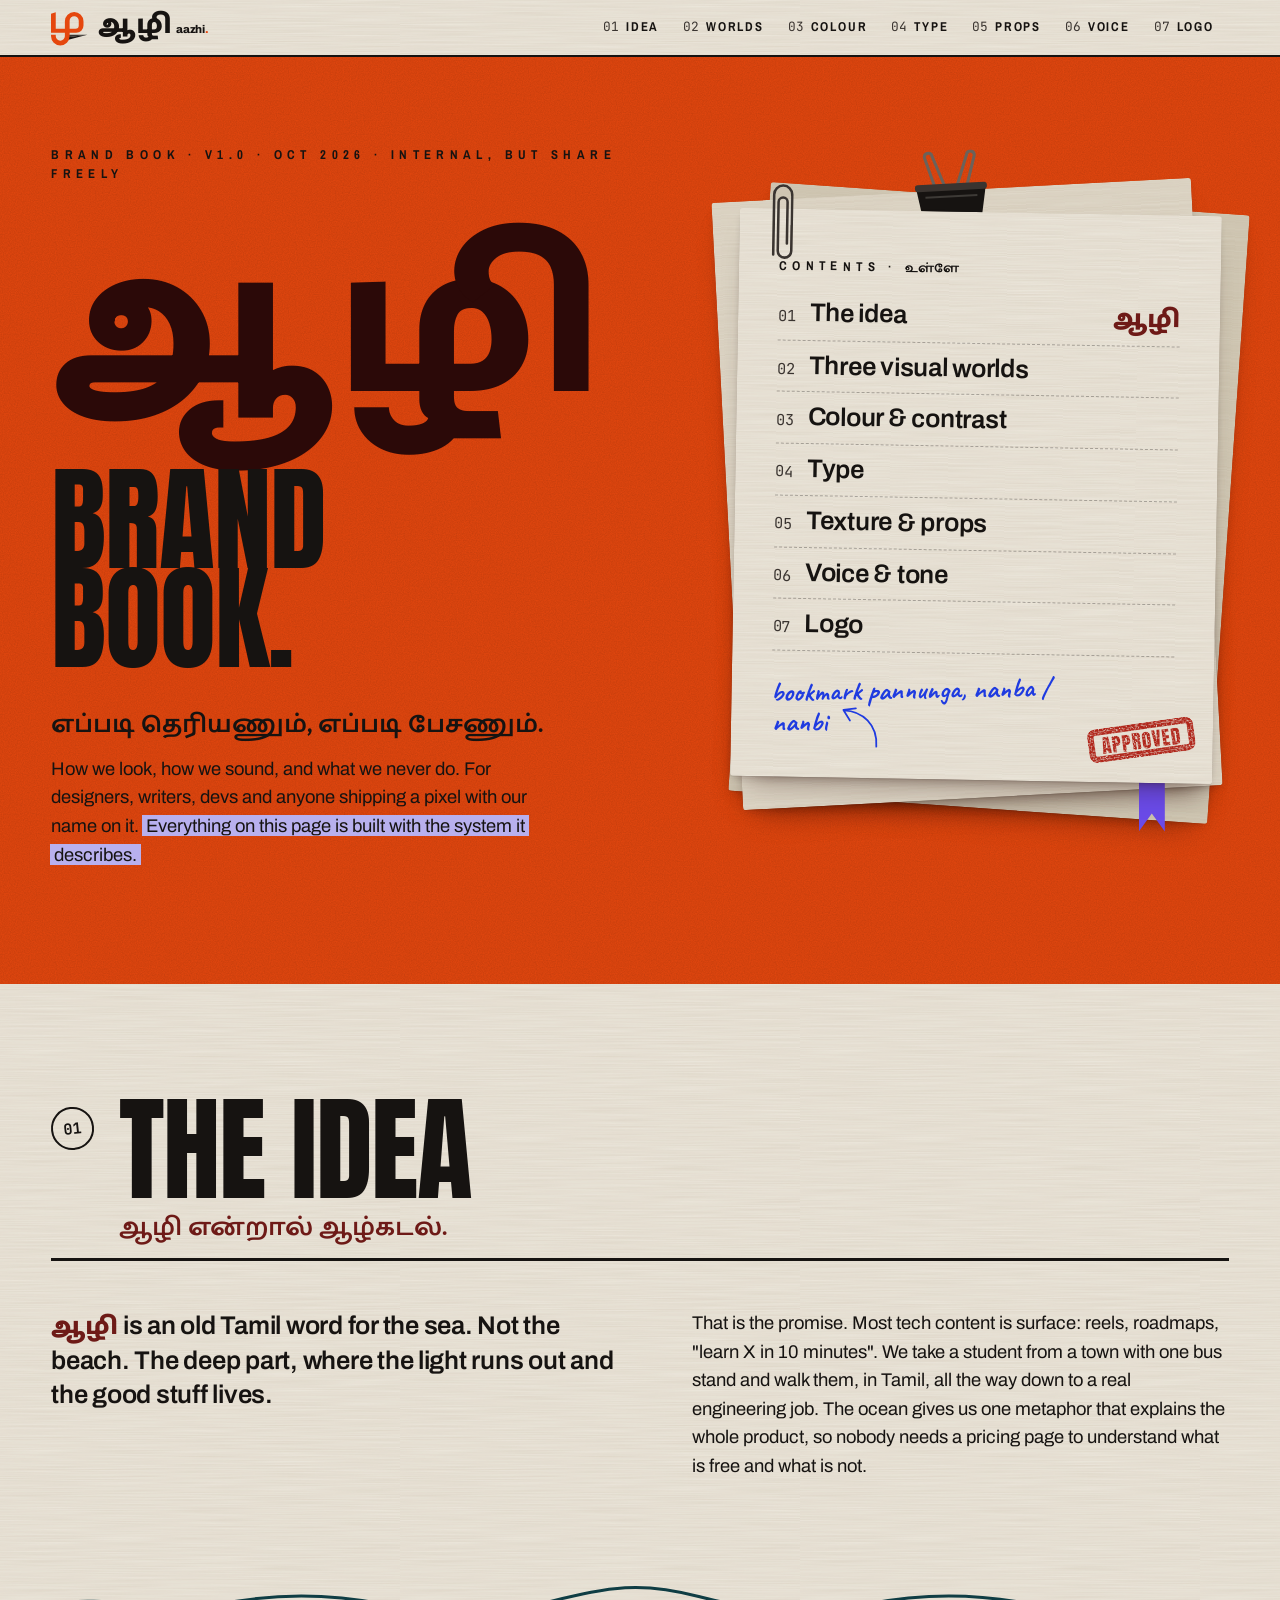
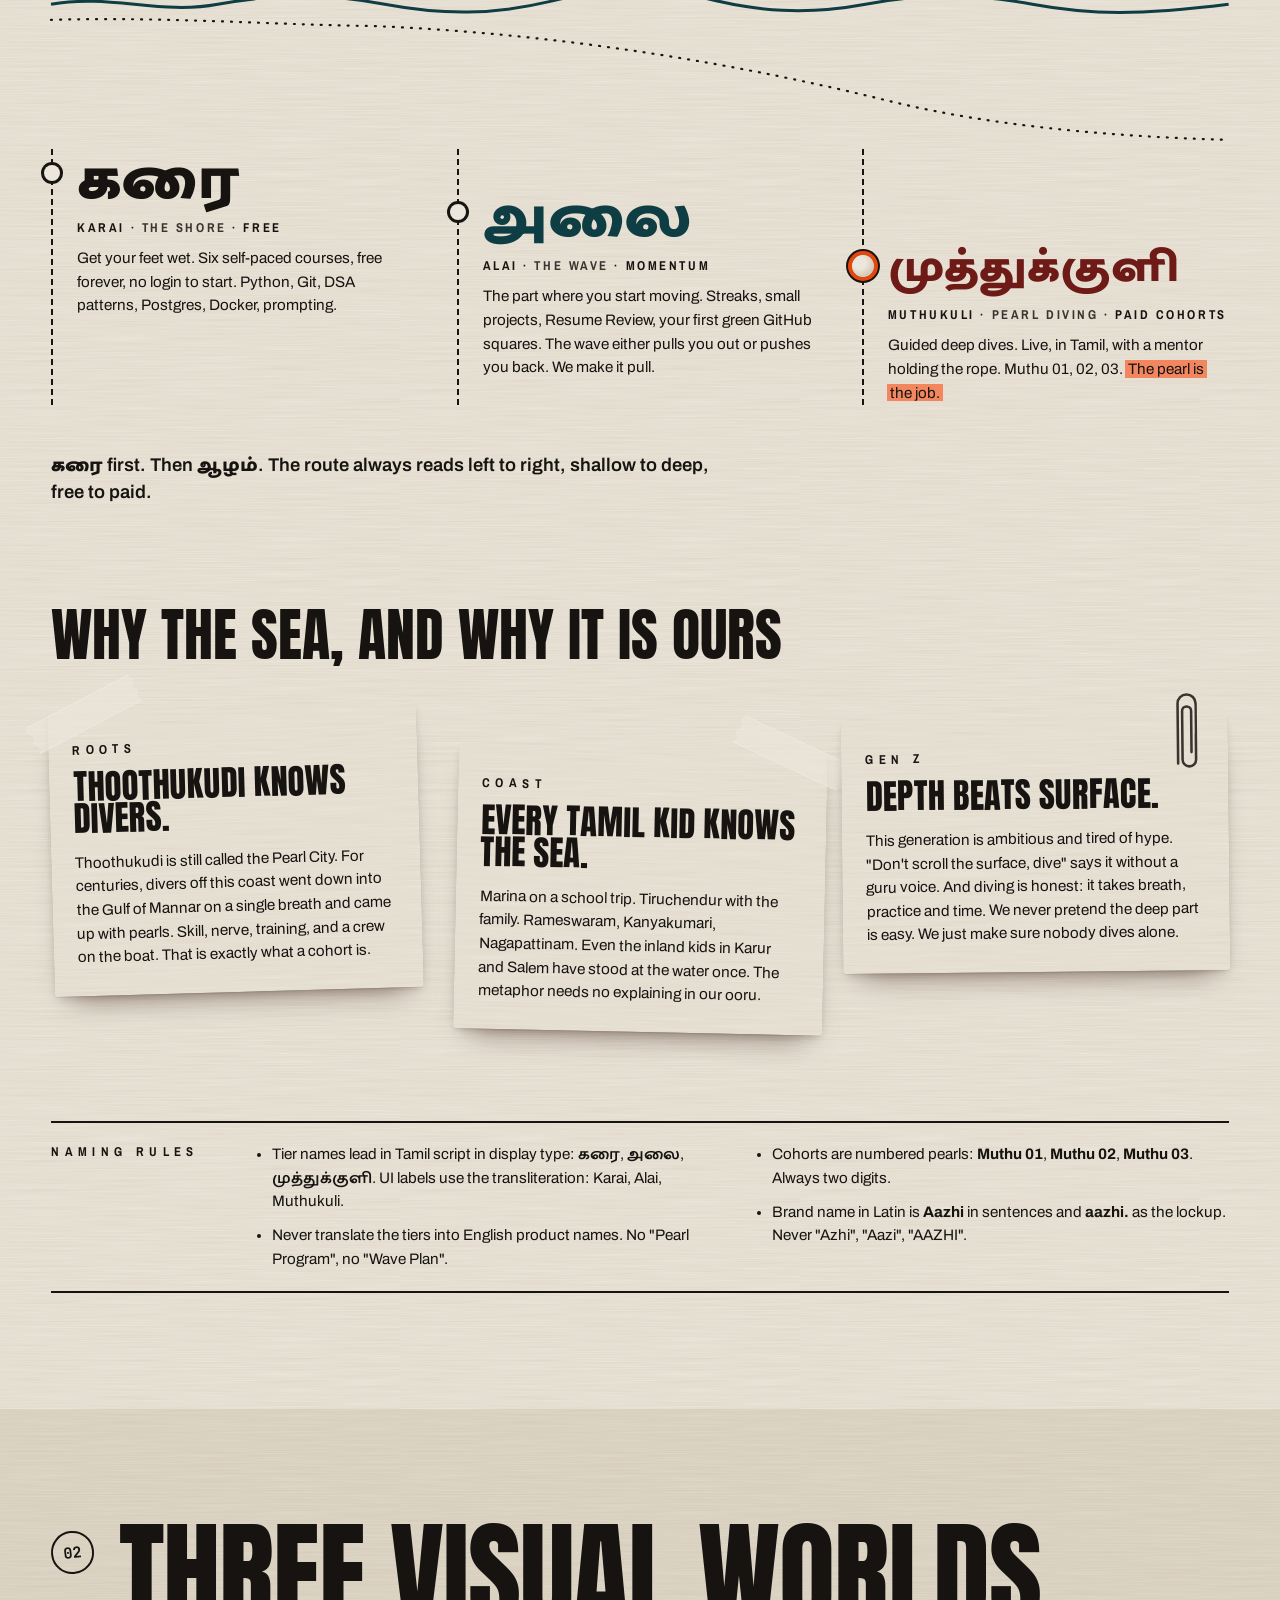
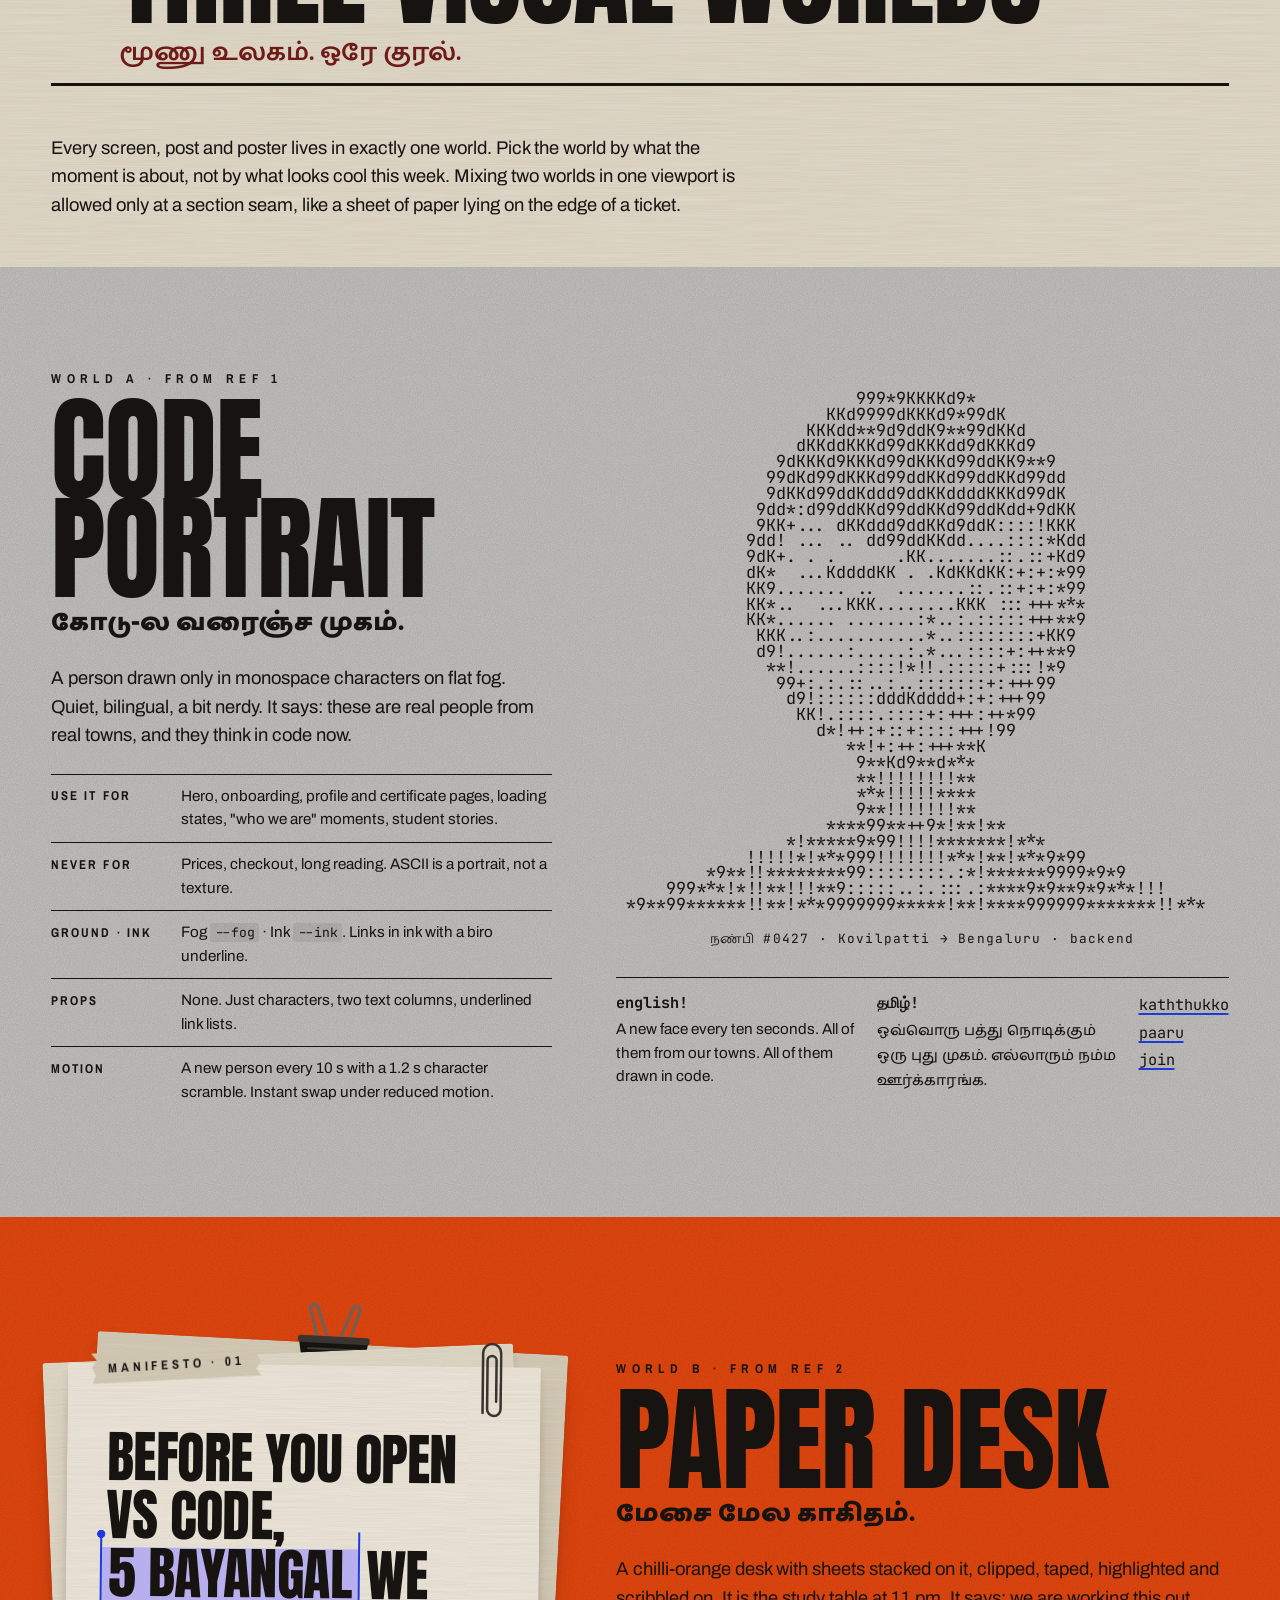
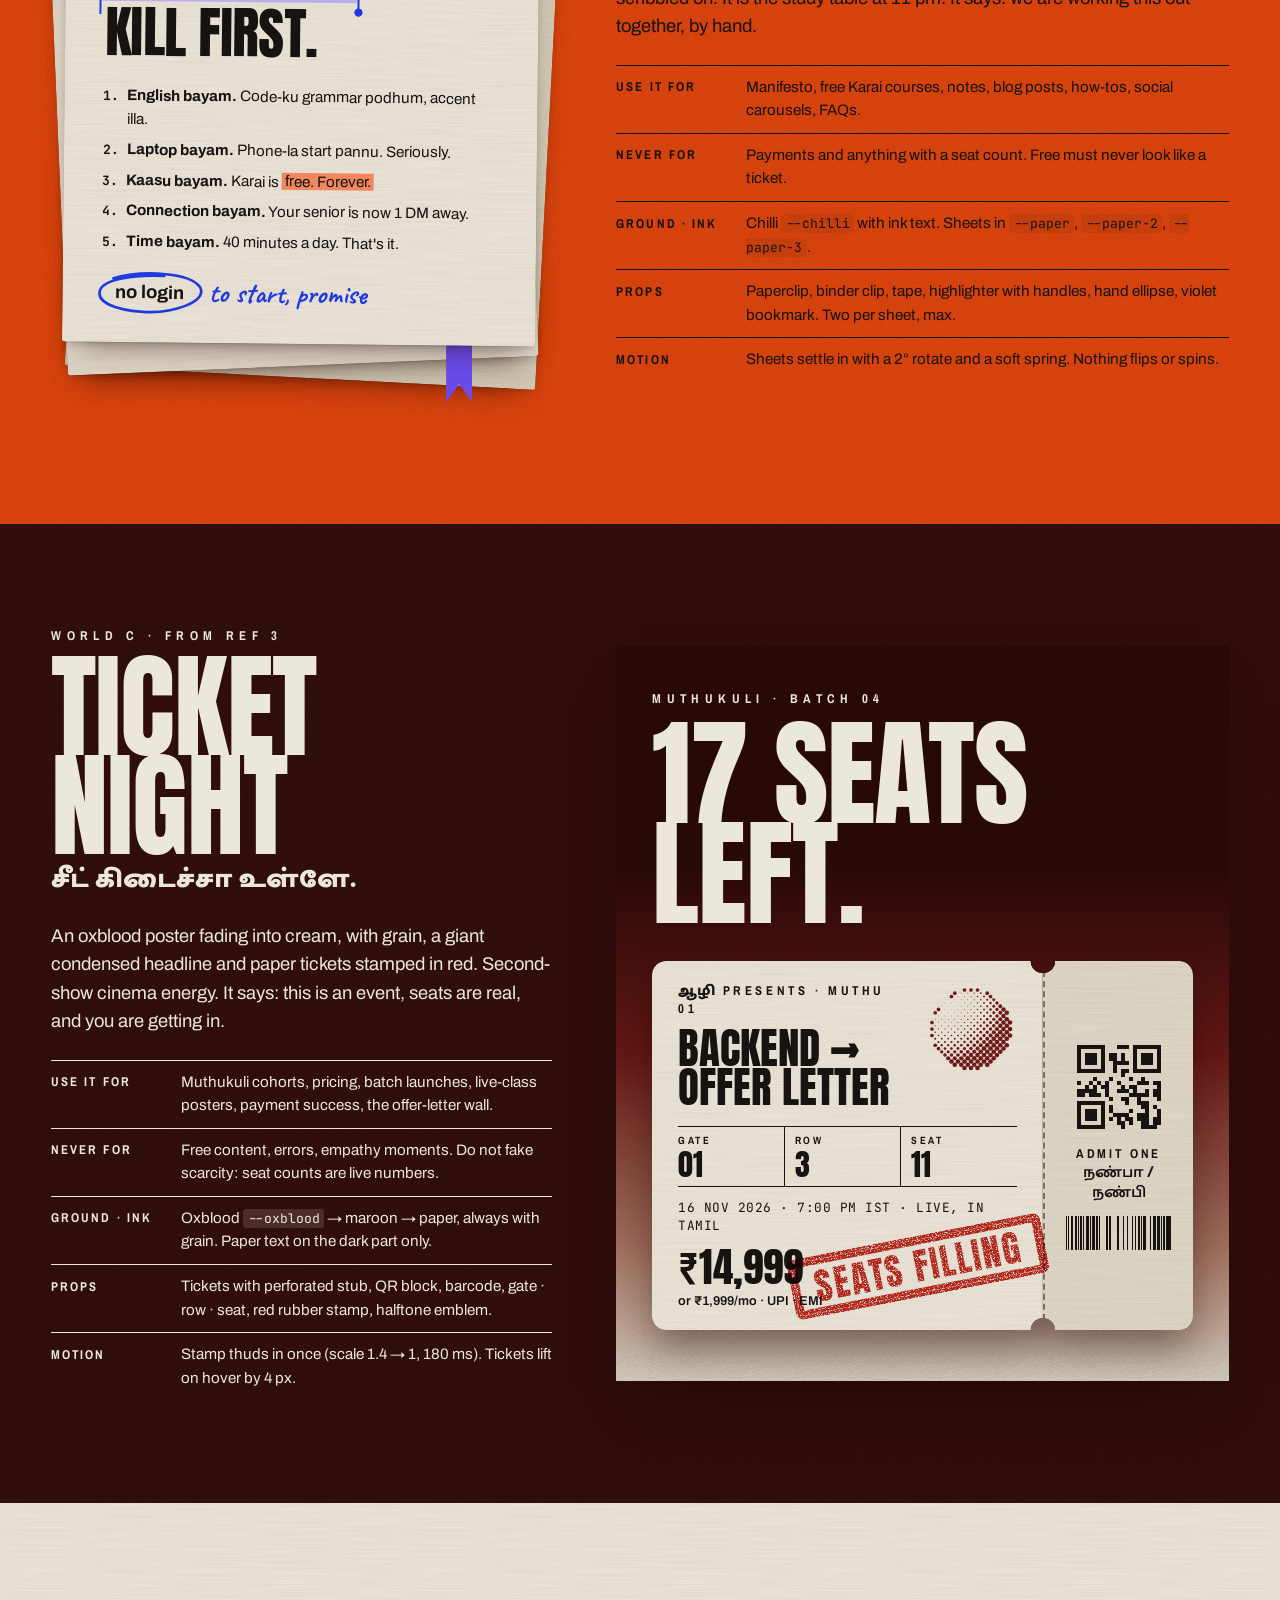
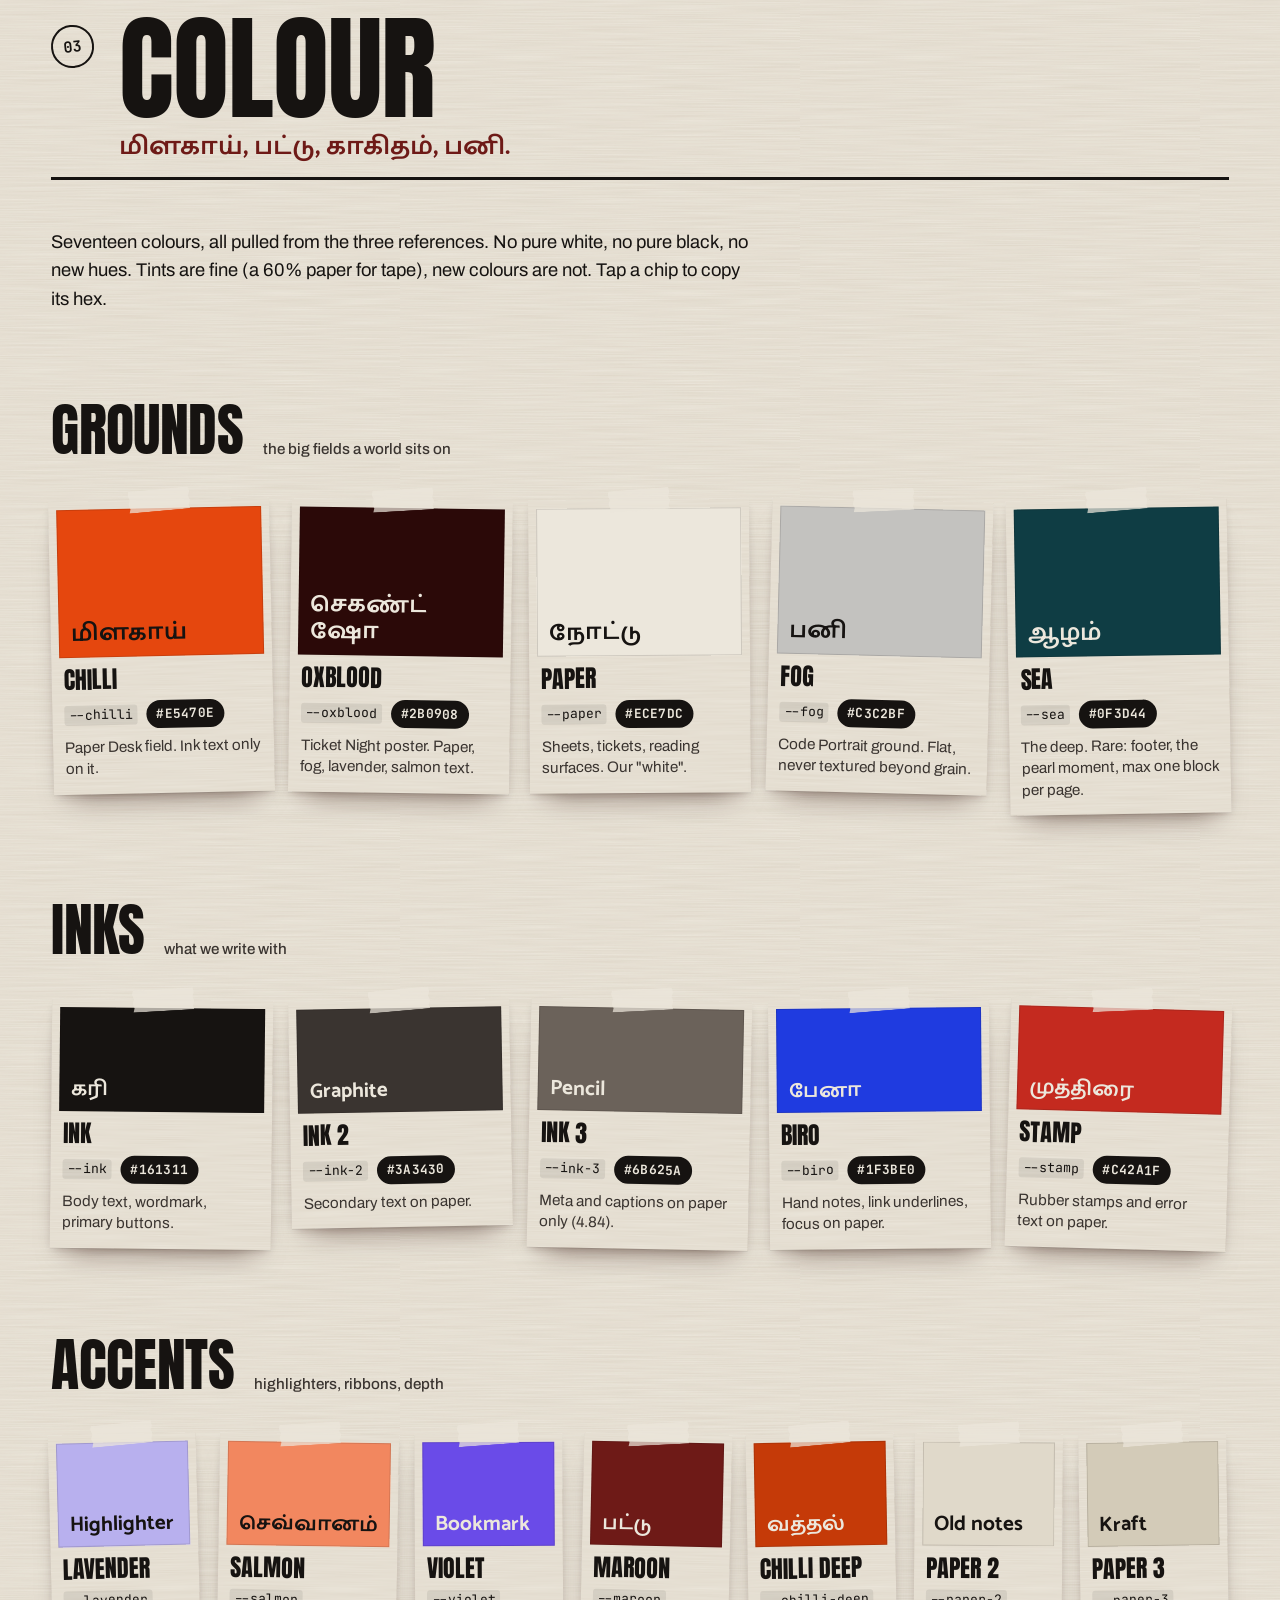
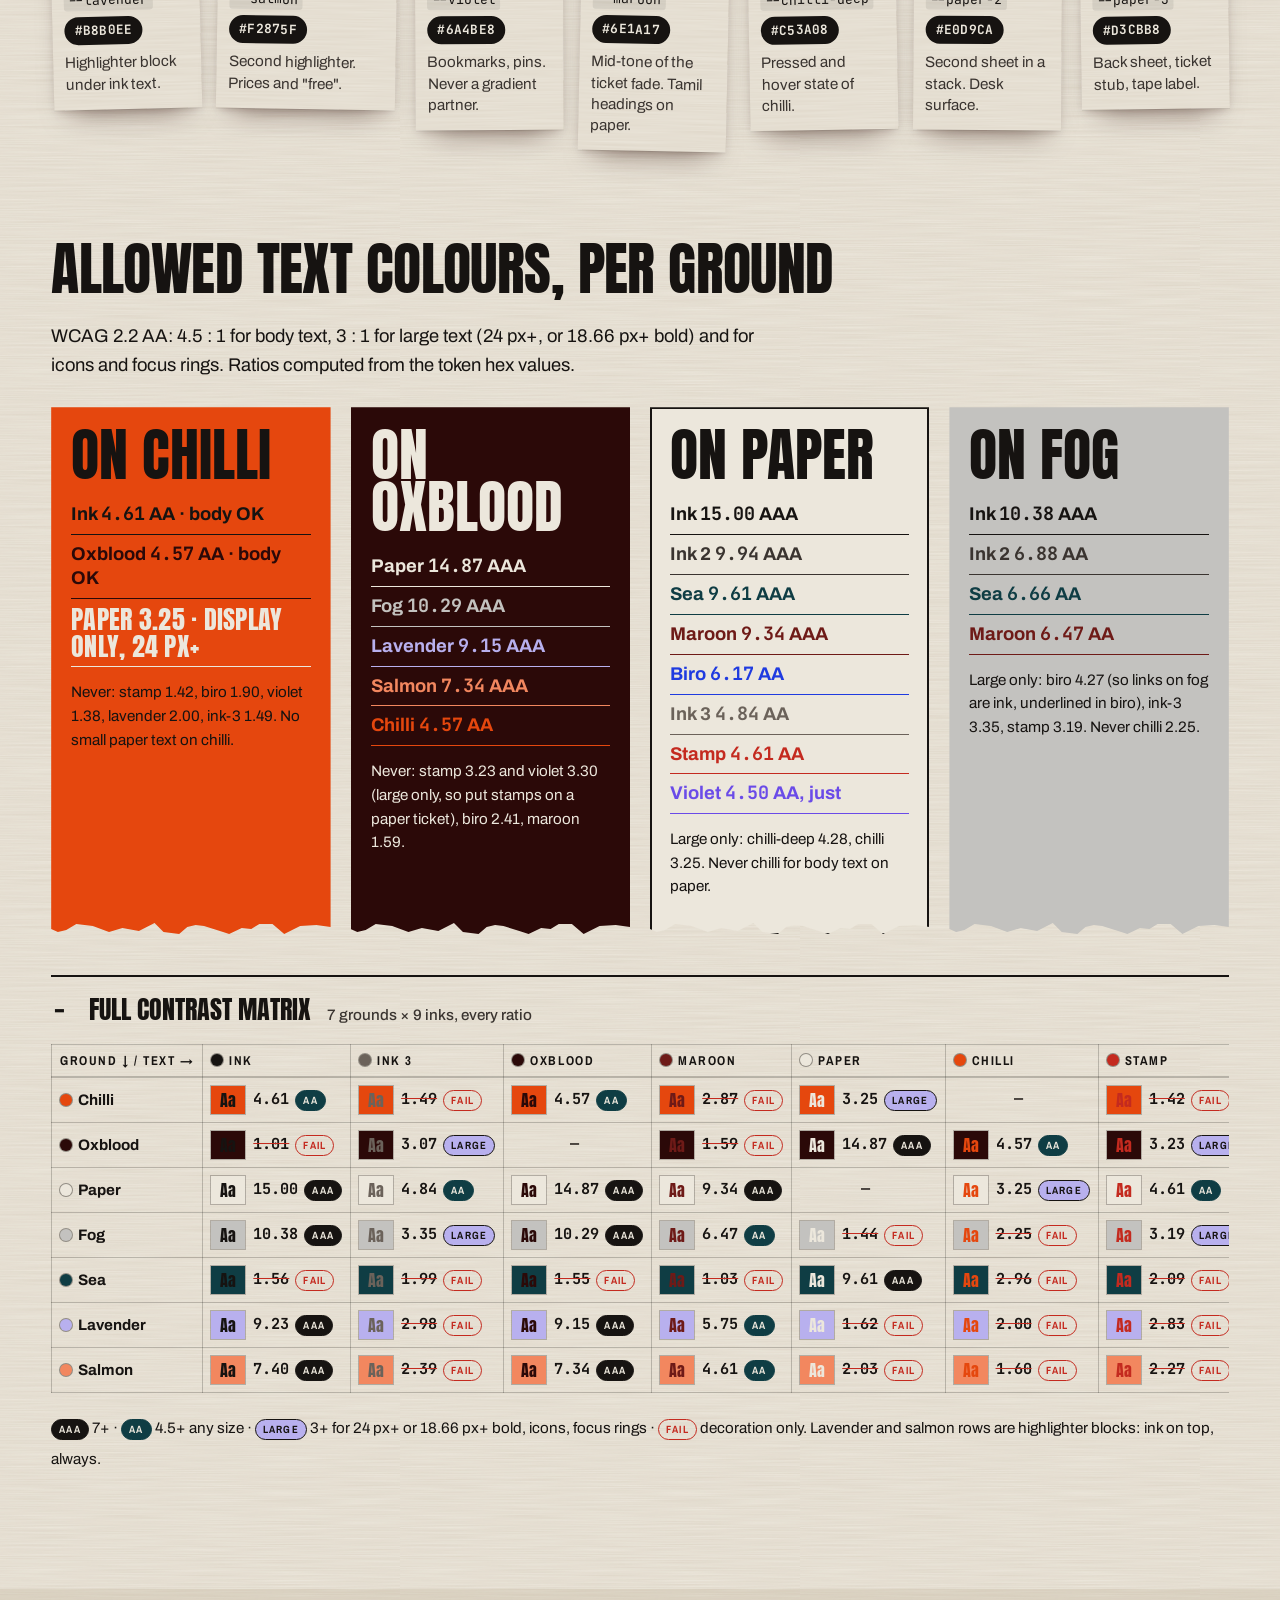
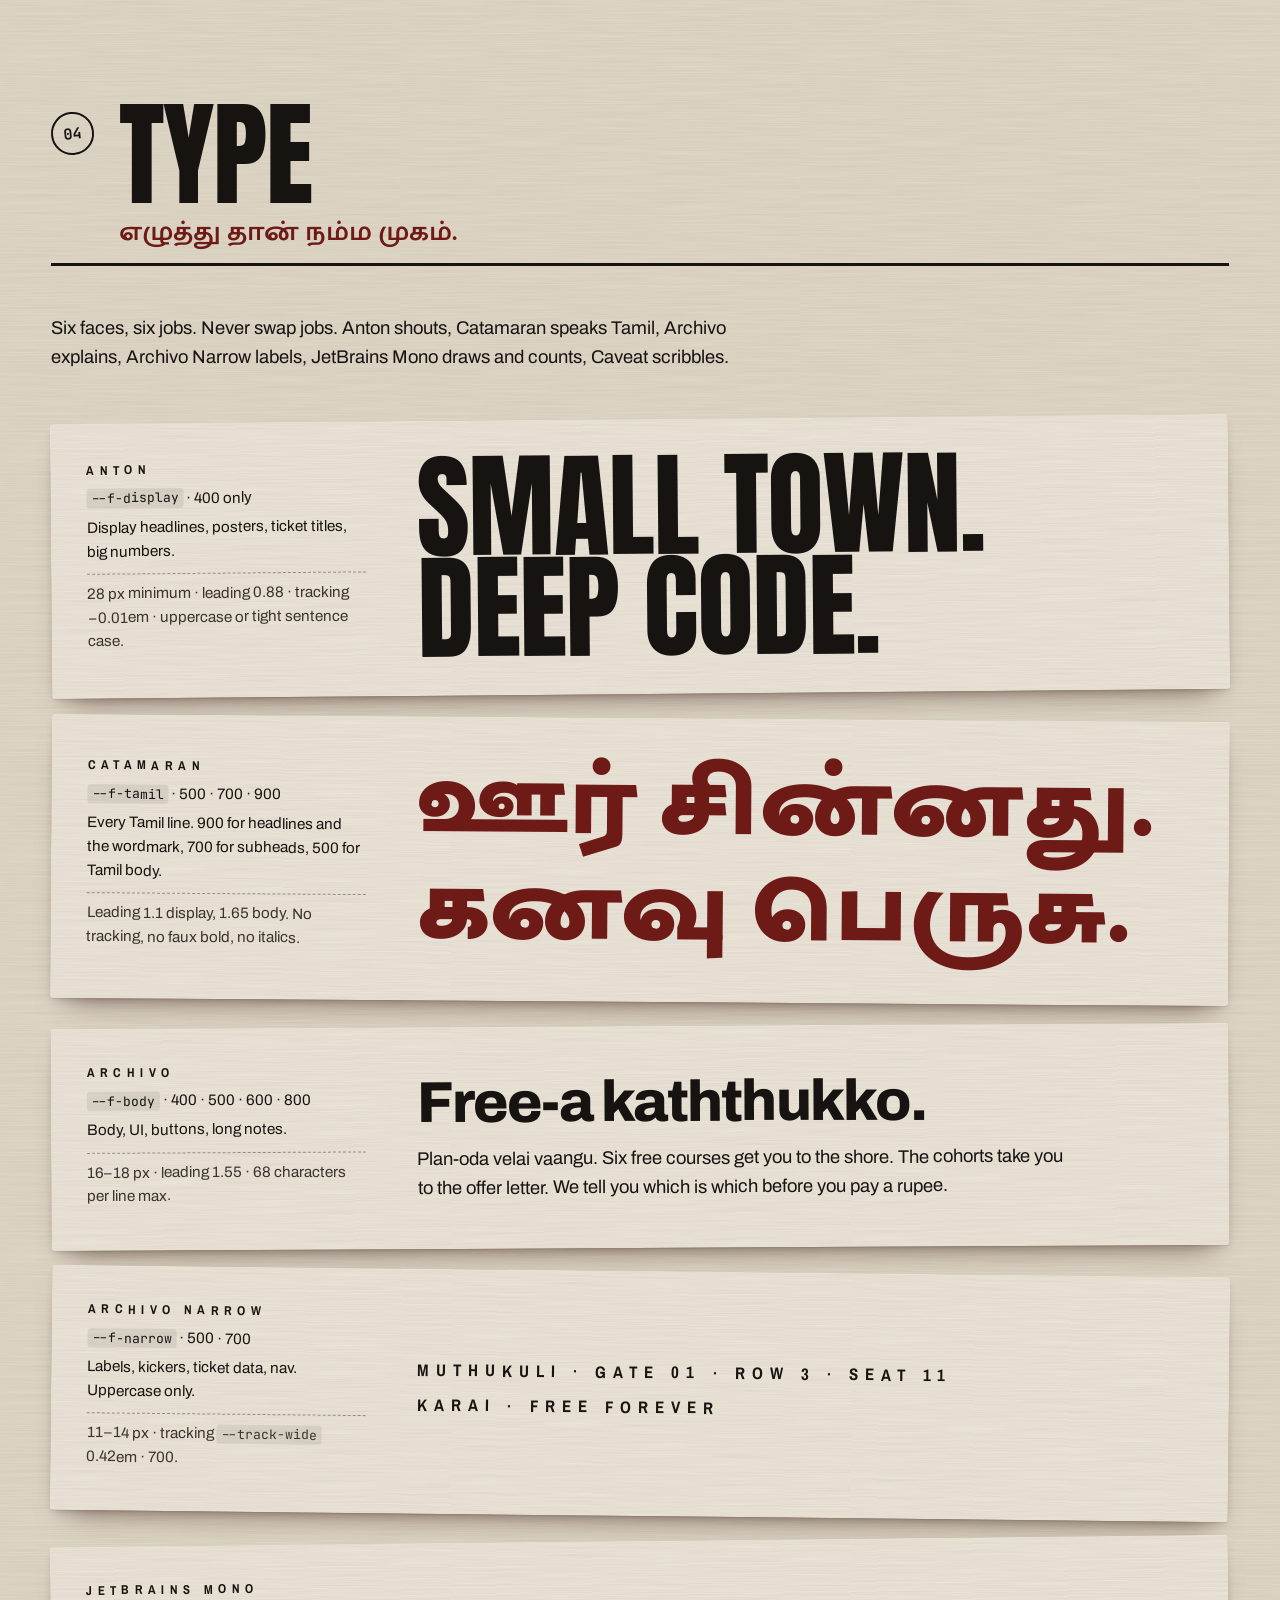
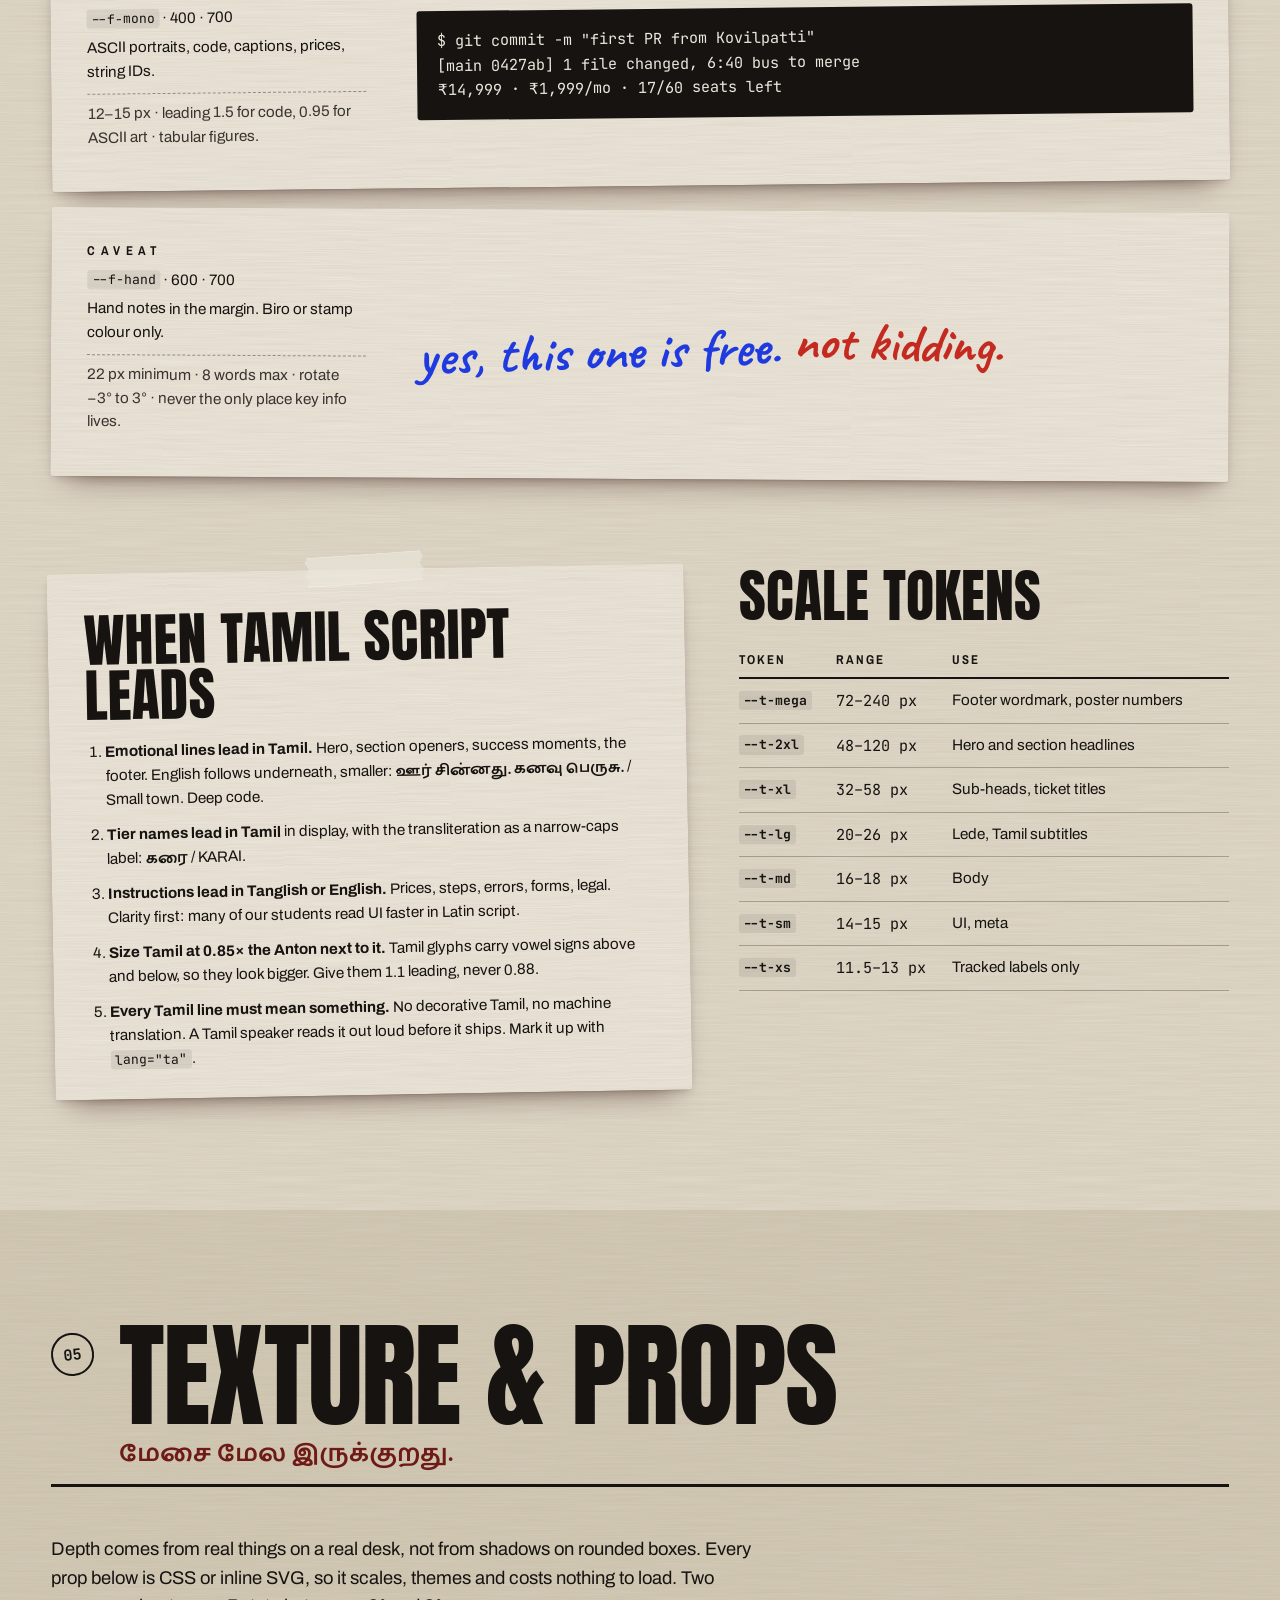
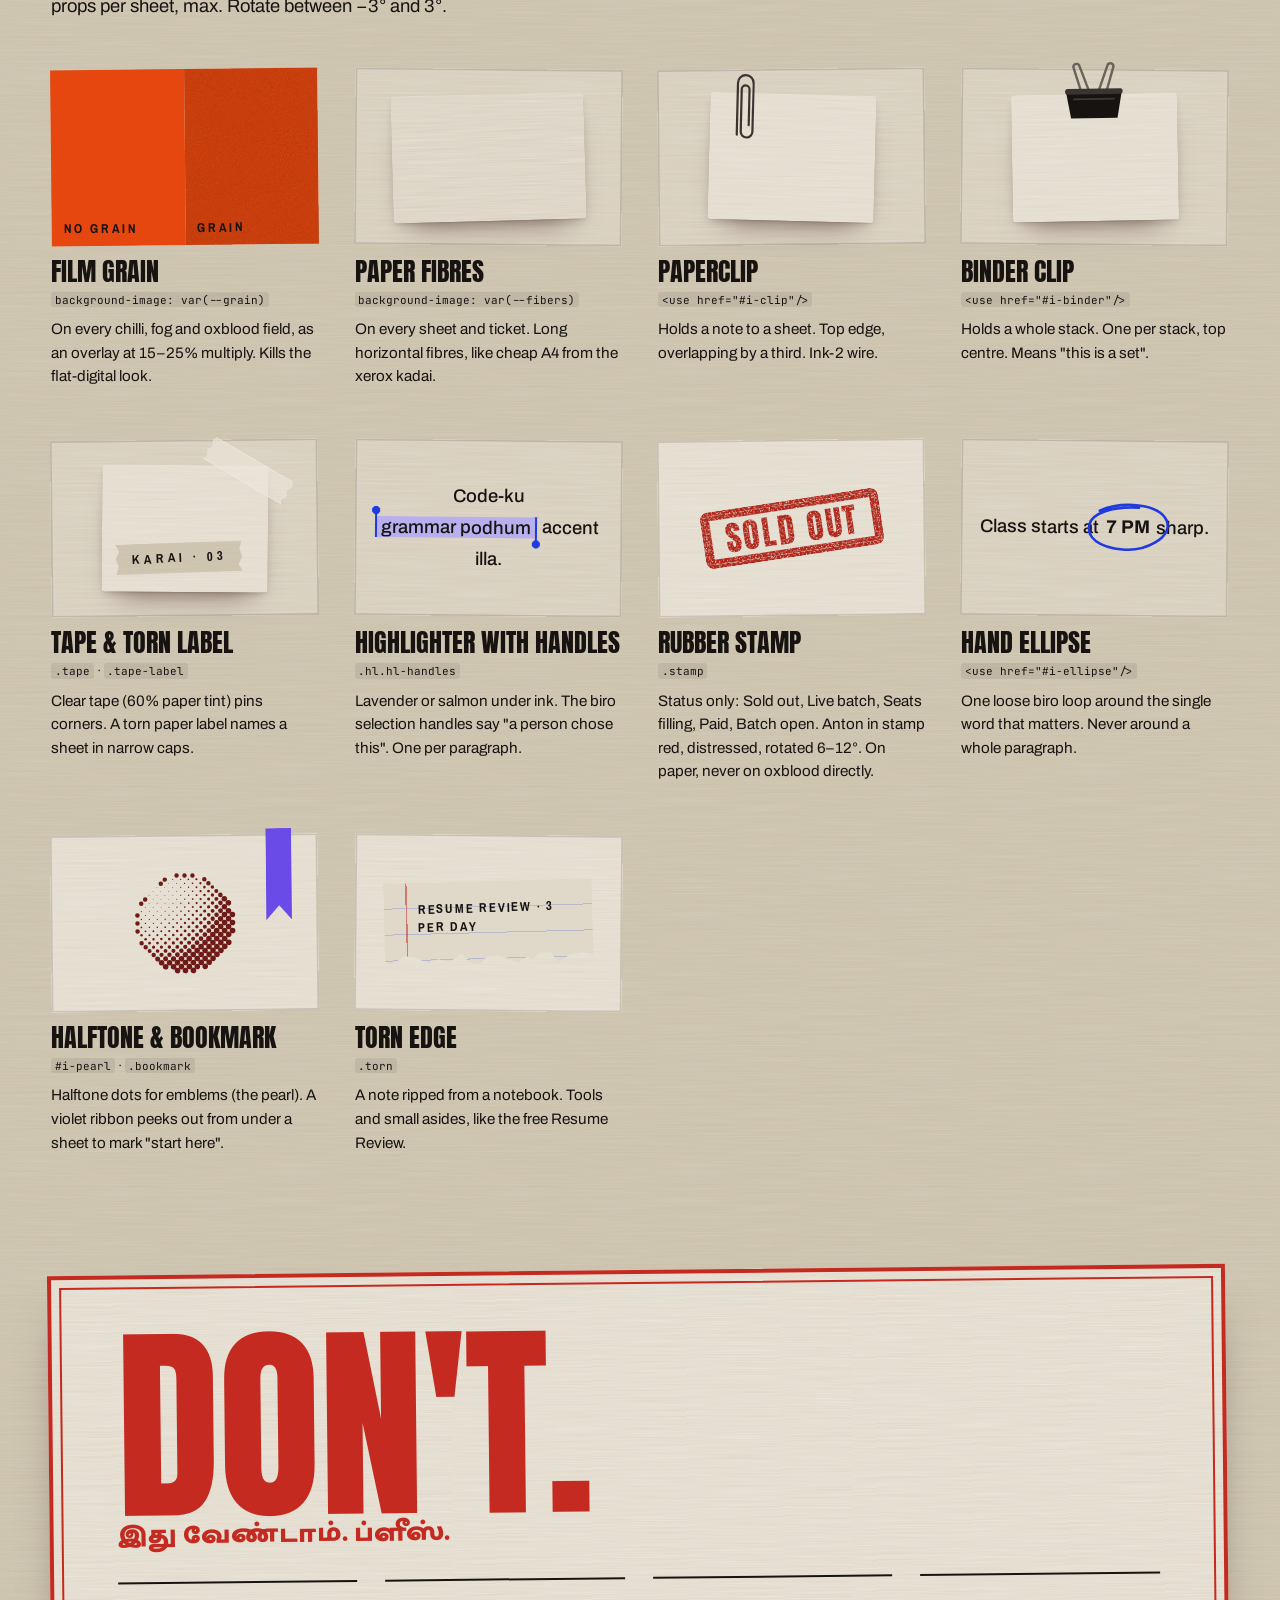
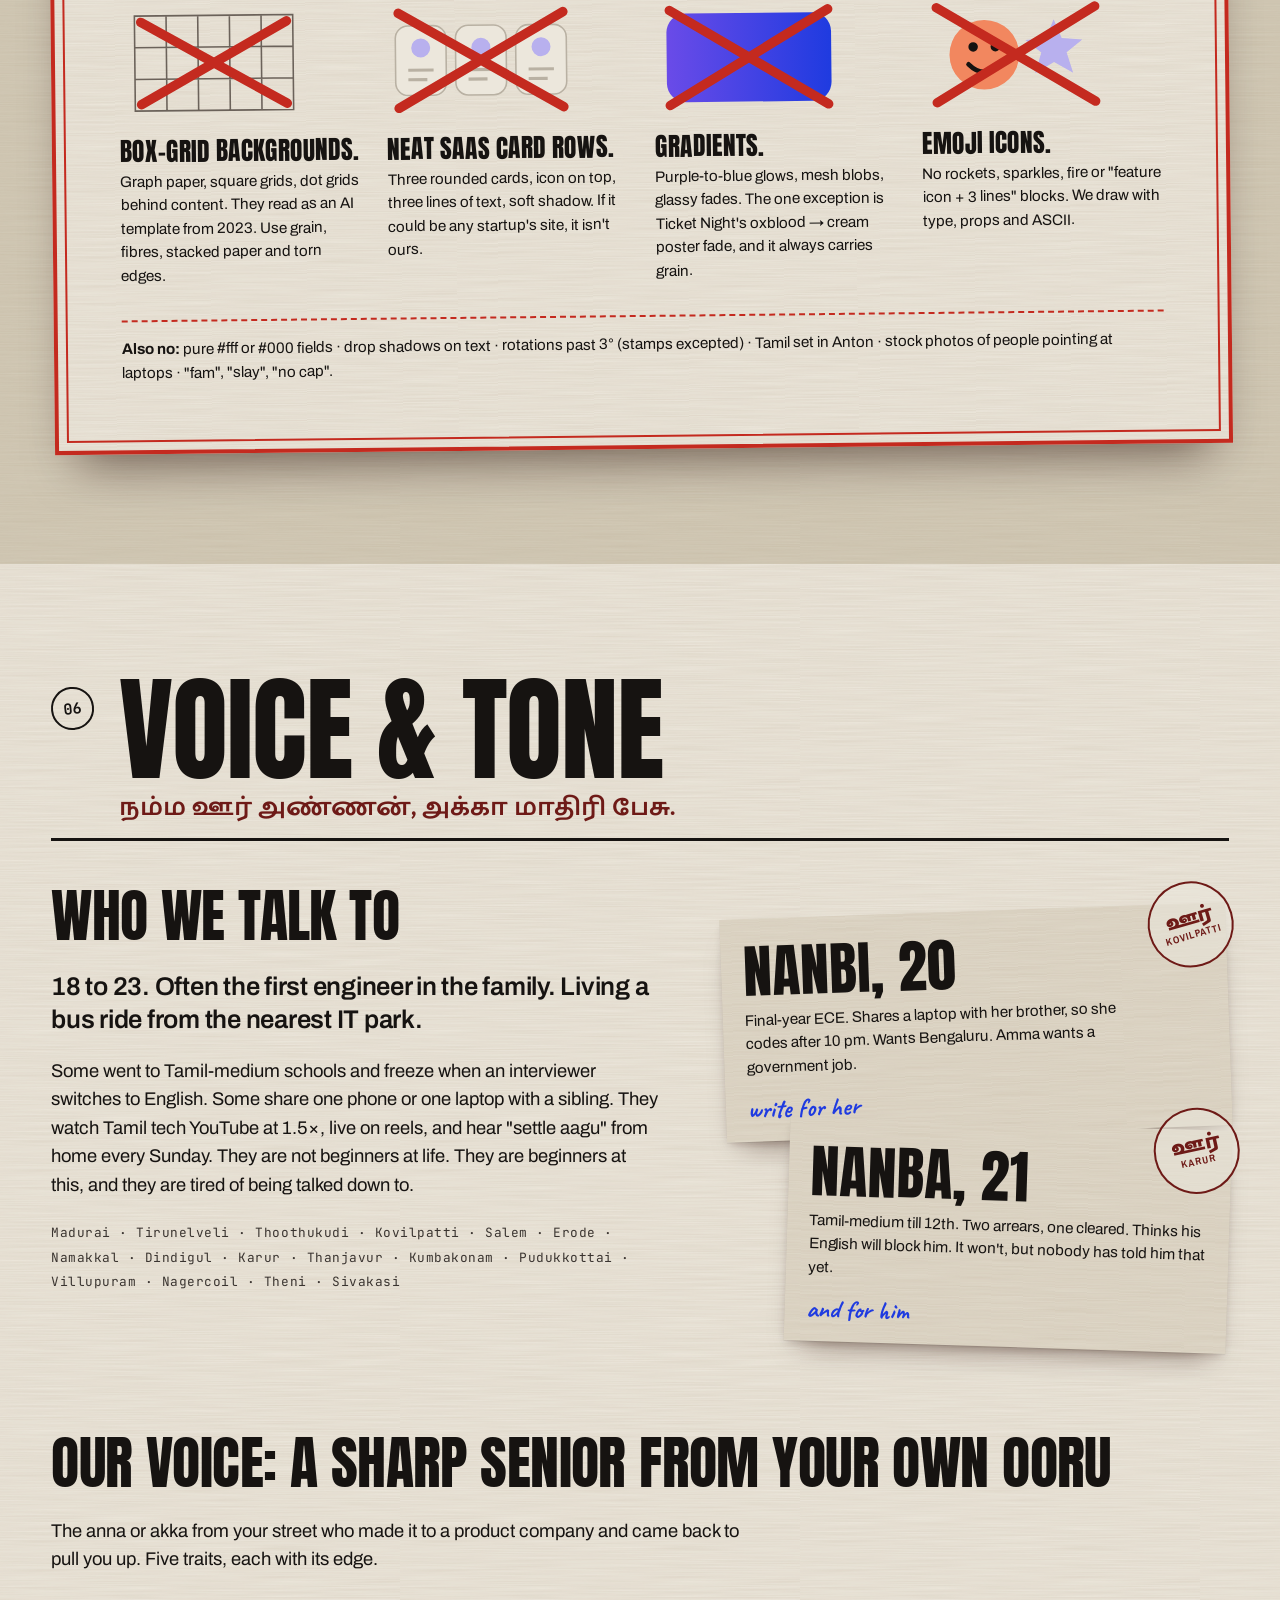
==== brand.html @ e9d79b48 "Aazhi landing page, flows, brand book and brand mark Co-Authored-By: Claude Opus 5.5 <noreply@anthro" ====
<!doctype html>
<html lang="en">
<head>
<meta charset="utf-8">
<meta name="viewport" content="width=device-width, initial-scale=1, viewport-fit=cover">
<title>ஆழி Brand Book · Aazhi</title>
  <link rel="icon" href="assets/mark/favicon.svg" type="image/svg+xml">
<meta name="description" content="The ஆழி (Aazhi) brand book: idea, three visual worlds, colour, type, props, voice and logo.">
<meta name="theme-color" content="#e5470e">
<link rel="stylesheet" href="css/tokens.css">
<link rel="stylesheet" href="css/brand.css">
<link rel="stylesheet" href="css/logo.css">
</head>
<body>
<a class="skip" href="#main">Skip to the brand book</a>

<!-- Shared drawings: paperclip, binder clip, hand ellipse, hand arrow, halftone pearl -->
<svg class="sprite" aria-hidden="true" focusable="false">
  <symbol id="i-clip" viewBox="0 0 40 120">
    <path d="M26 85 V30 a6 6 0 0 0 -12 0 V95 a9 9 0 0 0 18 0 V20 a12 12 0 0 0 -24 0 V100" fill="none" stroke="currentColor" stroke-width="3.4" stroke-linecap="round"/>
    <path d="M30 22 V60" fill="none" stroke="#ece7dc" stroke-opacity=".55" stroke-width="1" stroke-linecap="round"/>
  </symbol>
  <symbol id="i-binder" viewBox="0 0 80 72">
    <path d="M24 36 L15 6 a4 4 0 0 1 7 -3 L34 36" fill="none" stroke="#6b625a" stroke-width="3" stroke-linejoin="round"/>
    <path d="M56 36 L65 6 a4 4 0 0 0 -7 -3 L46 36" fill="none" stroke="#6b625a" stroke-width="3" stroke-linejoin="round"/>
    <path d="M5 36 H75 L69 70 H11 Z" fill="#161311"/>
    <rect x="4" y="33" width="72" height="7" rx="3" fill="#3a3430"/>
    <path d="M14 46 H66" stroke="#ece7dc" stroke-opacity=".18" stroke-width="2"/>
  </symbol>
  <symbol id="i-ellipse" viewBox="0 0 200 80" preserveAspectRatio="none">
    <path d="M34 16 C 86 1, 172 4, 191 30 C 206 56, 140 77, 88 74 C 34 71, 3 57, 10 37 C 16 20, 64 9, 126 11" fill="none" stroke="currentColor" stroke-width="2.6" stroke-linecap="round" vector-effect="non-scaling-stroke"/>
  </symbol>
  <symbol id="i-arrow" viewBox="0 0 80 50">
    <path d="M4 42 C 18 12, 48 6, 72 18 M58 7 L73 18 L57 27" fill="none" stroke="currentColor" stroke-width="2.6" stroke-linecap="round" stroke-linejoin="round"/>
  </symbol>
  <symbol id="i-pearl" viewBox="0 0 120 120"><g fill="currentColor"><circle cx="13.3" cy="38.8" r="2.40"/><circle cx="17.6" cy="34.5" r="2.40"/><circle cx="21.8" cy="30.3" r="0.44"/><circle cx="26.1" cy="26.1" r="0.42"/><circle cx="30.3" cy="21.8" r="0.43"/><circle cx="34.5" cy="17.6" r="2.40"/><circle cx="38.8" cy="13.3" r="2.40"/><circle cx="9.1" cy="51.5" r="2.40"/><circle cx="13.3" cy="47.3" r="0.61"/><circle cx="17.6" cy="43.0" r="0.50"/><circle cx="21.8" cy="38.8" r="0.44"/><circle cx="26.1" cy="34.5" r="0.41"/><circle cx="30.3" cy="30.3" r="0.40"/><circle cx="34.5" cy="26.1" r="0.40"/><circle cx="38.8" cy="21.8" r="0.42"/><circle cx="43.0" cy="17.6" r="0.46"/><circle cx="47.3" cy="13.3" r="0.55"/><circle cx="51.5" cy="9.1" r="2.40"/><circle cx="9.1" cy="60.0" r="2.40"/><circle cx="13.3" cy="55.8" r="0.73"/><circle cx="17.6" cy="51.5" r="0.59"/><circle cx="21.8" cy="47.3" r="0.50"/><circle cx="26.1" cy="43.0" r="0.45"/><circle cx="30.3" cy="38.8" r="0.42"/><circle cx="34.5" cy="34.5" r="0.41"/><circle cx="38.8" cy="30.3" r="0.42"/><circle cx="43.0" cy="26.1" r="0.43"/><circle cx="47.3" cy="21.8" r="0.46"/><circle cx="51.5" cy="17.6" r="0.53"/><circle cx="55.8" cy="13.3" r="0.65"/><circle cx="60.0" cy="9.1" r="2.40"/><circle cx="9.1" cy="68.5" r="2.40"/><circle cx="13.3" cy="64.2" r="0.95"/><circle cx="17.6" cy="60.0" r="0.75"/><circle cx="21.8" cy="55.8" r="0.63"/><circle cx="26.1" cy="51.5" r="0.55"/><circle cx="30.3" cy="47.3" r="0.50"/><circle cx="34.5" cy="43.0" r="0.48"/><circle cx="38.8" cy="38.8" r="0.46"/><circle cx="43.0" cy="34.5" r="0.46"/><circle cx="47.3" cy="30.3" r="0.48"/><circle cx="51.5" cy="26.1" r="0.51"/><circle cx="55.8" cy="21.8" r="0.57"/><circle cx="60.0" cy="17.6" r="0.67"/><circle cx="64.2" cy="13.3" r="0.84"/><circle cx="68.5" cy="9.1" r="2.40"/><circle cx="13.3" cy="72.7" r="1.30"/><circle cx="17.6" cy="68.5" r="1.01"/><circle cx="21.8" cy="64.2" r="0.84"/><circle cx="26.1" cy="60.0" r="0.72"/><circle cx="30.3" cy="55.8" r="0.65"/><circle cx="34.5" cy="51.5" r="0.59"/><circle cx="38.8" cy="47.3" r="0.56"/><circle cx="43.0" cy="43.0" r="0.55"/><circle cx="47.3" cy="38.8" r="0.55"/><circle cx="51.5" cy="34.5" r="0.56"/><circle cx="55.8" cy="30.3" r="0.60"/><circle cx="60.0" cy="26.1" r="0.66"/><circle cx="64.2" cy="21.8" r="0.75"/><circle cx="68.5" cy="17.6" r="0.89"/><circle cx="72.7" cy="13.3" r="1.15"/><circle cx="13.3" cy="81.2" r="2.40"/><circle cx="17.6" cy="77.0" r="1.37"/><circle cx="21.8" cy="72.7" r="1.13"/><circle cx="26.1" cy="68.5" r="0.97"/><circle cx="30.3" cy="64.2" r="0.85"/><circle cx="34.5" cy="60.0" r="0.77"/><circle cx="38.8" cy="55.8" r="0.72"/><circle cx="43.0" cy="51.5" r="0.69"/><circle cx="47.3" cy="47.3" r="0.67"/><circle cx="51.5" cy="43.0" r="0.67"/><circle cx="55.8" cy="38.8" r="0.69"/><circle cx="60.0" cy="34.5" r="0.72"/><circle cx="64.2" cy="30.3" r="0.78"/><circle cx="68.5" cy="26.1" r="0.87"/><circle cx="72.7" cy="21.8" r="1.01"/><circle cx="77.0" cy="17.6" r="1.22"/><circle cx="81.2" cy="13.3" r="2.40"/><circle cx="17.6" cy="85.5" r="2.40"/><circle cx="21.8" cy="81.2" r="1.53"/><circle cx="26.1" cy="77.0" r="1.29"/><circle cx="30.3" cy="72.7" r="1.13"/><circle cx="34.5" cy="68.5" r="1.02"/><circle cx="38.8" cy="64.2" r="0.94"/><circle cx="43.0" cy="60.0" r="0.88"/><circle cx="47.3" cy="55.8" r="0.84"/><circle cx="51.5" cy="51.5" r="0.82"/><circle cx="55.8" cy="47.3" r="0.82"/><circle cx="60.0" cy="43.0" r="0.84"/><circle cx="64.2" cy="38.8" r="0.88"/><circle cx="68.5" cy="34.5" r="0.94"/><circle cx="72.7" cy="30.3" r="1.03"/><circle cx="77.0" cy="26.1" r="1.17"/><circle cx="81.2" cy="21.8" r="1.37"/><circle cx="85.5" cy="17.6" r="2.40"/><circle cx="21.8" cy="89.7" r="2.11"/><circle cx="26.1" cy="85.5" r="1.74"/><circle cx="30.3" cy="81.2" r="1.50"/><circle cx="34.5" cy="77.0" r="1.34"/><circle cx="38.8" cy="72.7" r="1.22"/><circle cx="43.0" cy="68.5" r="1.14"/><circle cx="47.3" cy="64.2" r="1.07"/><circle cx="51.5" cy="60.0" r="1.03"/><circle cx="55.8" cy="55.8" r="1.02"/><circle cx="60.0" cy="51.5" r="1.01"/><circle cx="64.2" cy="47.3" r="1.03"/><circle cx="68.5" cy="43.0" r="1.07"/><circle cx="72.7" cy="38.8" r="1.14"/><circle cx="77.0" cy="34.5" r="1.23"/><circle cx="81.2" cy="30.3" r="1.37"/><circle cx="85.5" cy="26.1" r="1.57"/><circle cx="89.7" cy="21.8" r="1.92"/><circle cx="26.1" cy="93.9" r="2.38"/><circle cx="30.3" cy="89.7" r="1.99"/><circle cx="34.5" cy="85.5" r="1.76"/><circle cx="38.8" cy="81.2" r="1.59"/><circle cx="43.0" cy="77.0" r="1.46"/><circle cx="47.3" cy="72.7" r="1.37"/><circle cx="51.5" cy="68.5" r="1.30"/><circle cx="55.8" cy="64.2" r="1.26"/><circle cx="60.0" cy="60.0" r="1.24"/><circle cx="64.2" cy="55.8" r="1.24"/><circle cx="68.5" cy="51.5" r="1.26"/><circle cx="72.7" cy="47.3" r="1.30"/><circle cx="77.0" cy="43.0" r="1.37"/><circle cx="81.2" cy="38.8" r="1.47"/><circle cx="85.5" cy="34.5" r="1.62"/><circle cx="89.7" cy="30.3" r="1.82"/><circle cx="93.9" cy="26.1" r="2.17"/><circle cx="30.3" cy="98.2" r="2.71"/><circle cx="34.5" cy="93.9" r="2.30"/><circle cx="38.8" cy="89.7" r="2.05"/><circle cx="43.0" cy="85.5" r="1.87"/><circle cx="47.3" cy="81.2" r="1.74"/><circle cx="51.5" cy="77.0" r="1.64"/><circle cx="55.8" cy="72.7" r="1.57"/><circle cx="60.0" cy="68.5" r="1.53"/><circle cx="64.2" cy="64.2" r="1.50"/><circle cx="68.5" cy="60.0" r="1.50"/><circle cx="72.7" cy="55.8" r="1.53"/><circle cx="77.0" cy="51.5" r="1.57"/><circle cx="81.2" cy="47.3" r="1.64"/><circle cx="85.5" cy="43.0" r="1.75"/><circle cx="89.7" cy="38.8" r="1.90"/><circle cx="93.9" cy="34.5" r="2.13"/><circle cx="98.2" cy="30.3" r="2.50"/><circle cx="34.5" cy="102.4" r="3.00"/><circle cx="38.8" cy="98.2" r="2.67"/><circle cx="43.0" cy="93.9" r="2.39"/><circle cx="47.3" cy="89.7" r="2.20"/><circle cx="51.5" cy="85.5" r="2.06"/><circle cx="55.8" cy="81.2" r="1.95"/><circle cx="60.0" cy="77.0" r="1.88"/><circle cx="64.2" cy="72.7" r="1.83"/><circle cx="68.5" cy="68.5" r="1.81"/><circle cx="72.7" cy="64.2" r="1.81"/><circle cx="77.0" cy="60.0" r="1.83"/><circle cx="81.2" cy="55.8" r="1.88"/><circle cx="85.5" cy="51.5" r="1.96"/><circle cx="89.7" cy="47.3" r="2.07"/><circle cx="93.9" cy="43.0" r="2.24"/><circle cx="98.2" cy="38.8" r="2.49"/><circle cx="102.4" cy="34.5" r="2.92"/><circle cx="38.8" cy="106.7" r="3.00"/><circle cx="43.0" cy="102.4" r="3.00"/><circle cx="47.3" cy="98.2" r="2.79"/><circle cx="51.5" cy="93.9" r="2.58"/><circle cx="55.8" cy="89.7" r="2.42"/><circle cx="60.0" cy="85.5" r="2.31"/><circle cx="64.2" cy="81.2" r="2.23"/><circle cx="68.5" cy="77.0" r="2.17"/><circle cx="72.7" cy="72.7" r="2.15"/><circle cx="77.0" cy="68.5" r="2.15"/><circle cx="81.2" cy="64.2" r="2.18"/><circle cx="85.5" cy="60.0" r="2.23"/><circle cx="89.7" cy="55.8" r="2.32"/><circle cx="93.9" cy="51.5" r="2.45"/><circle cx="98.2" cy="47.3" r="2.63"/><circle cx="102.4" cy="43.0" r="2.92"/><circle cx="106.7" cy="38.8" r="3.00"/><circle cx="47.3" cy="106.7" r="3.00"/><circle cx="51.5" cy="102.4" r="3.00"/><circle cx="55.8" cy="98.2" r="3.00"/><circle cx="60.0" cy="93.9" r="2.84"/><circle cx="64.2" cy="89.7" r="2.71"/><circle cx="68.5" cy="85.5" r="2.62"/><circle cx="72.7" cy="81.2" r="2.57"/><circle cx="77.0" cy="77.0" r="2.54"/><circle cx="81.2" cy="72.7" r="2.54"/><circle cx="85.5" cy="68.5" r="2.57"/><circle cx="89.7" cy="64.2" r="2.63"/><circle cx="93.9" cy="60.0" r="2.73"/><circle cx="98.2" cy="55.8" r="2.88"/><circle cx="102.4" cy="51.5" r="3.00"/><circle cx="106.7" cy="47.3" r="3.00"/><circle cx="51.5" cy="110.9" r="3.00"/><circle cx="55.8" cy="106.7" r="3.00"/><circle cx="60.0" cy="102.4" r="3.00"/><circle cx="64.2" cy="98.2" r="3.00"/><circle cx="68.5" cy="93.9" r="3.00"/><circle cx="72.7" cy="89.7" r="3.00"/><circle cx="77.0" cy="85.5" r="3.00"/><circle cx="81.2" cy="81.2" r="2.98"/><circle cx="85.5" cy="77.0" r="2.99"/><circle cx="89.7" cy="72.7" r="3.00"/><circle cx="93.9" cy="68.5" r="3.00"/><circle cx="98.2" cy="64.2" r="3.00"/><circle cx="102.4" cy="60.0" r="3.00"/><circle cx="106.7" cy="55.8" r="3.00"/><circle cx="110.9" cy="51.5" r="3.00"/><circle cx="60.0" cy="110.9" r="3.00"/><circle cx="64.2" cy="106.7" r="3.00"/><circle cx="68.5" cy="102.4" r="3.00"/><circle cx="72.7" cy="98.2" r="3.00"/><circle cx="77.0" cy="93.9" r="3.00"/><circle cx="81.2" cy="89.7" r="3.00"/><circle cx="85.5" cy="85.5" r="3.00"/><circle cx="89.7" cy="81.2" r="3.00"/><circle cx="93.9" cy="77.0" r="3.00"/><circle cx="98.2" cy="72.7" r="3.00"/><circle cx="102.4" cy="68.5" r="3.00"/><circle cx="106.7" cy="64.2" r="3.00"/><circle cx="110.9" cy="60.0" r="3.00"/><circle cx="68.5" cy="110.9" r="3.00"/><circle cx="72.7" cy="106.7" r="3.00"/><circle cx="77.0" cy="102.4" r="3.00"/><circle cx="81.2" cy="98.2" r="3.00"/><circle cx="85.5" cy="93.9" r="3.00"/><circle cx="89.7" cy="89.7" r="3.00"/><circle cx="93.9" cy="85.5" r="3.00"/><circle cx="98.2" cy="81.2" r="3.00"/><circle cx="102.4" cy="77.0" r="3.00"/><circle cx="106.7" cy="72.7" r="3.00"/><circle cx="110.9" cy="68.5" r="3.00"/><circle cx="81.2" cy="106.7" r="3.00"/><circle cx="85.5" cy="102.4" r="3.00"/><circle cx="89.7" cy="98.2" r="3.00"/><circle cx="93.9" cy="93.9" r="3.00"/><circle cx="98.2" cy="89.7" r="3.00"/><circle cx="102.4" cy="85.5" r="3.00"/><circle cx="106.7" cy="81.2" r="3.00"/></g></symbol>
</svg>

<header class="topbar">
  <div class="topbar-in">
    <a class="logo logo--h" href="#top" aria-label="ஆழி brand book, back to top"><svg class="logo__mark" viewBox="0 0 100 92" aria-hidden="true" focusable="false"><path class="logo__wing" d="M40 62H99.5L40 69.97Z"/><path class="logo__fold" d="M40 69.97L99.5 62L40 77.95Z"/><path class="logo__ltr" d="M0 4.5L13 1V46H38V25.5A25.5 25.5 0 0 1 89 25.5V37A20 20 0 0 1 69 57H51V66A25.5 25.5 0 0 1 0 66V62H13V66A12.5 12.5 0 0 0 38 66V57H0ZM51 46V24A12.5 12.5 0 0 1 76 24V37A9 9 0 0 1 67 46Z"/></svg><span class="logo__word" aria-hidden="true"><span class="logo__ta" lang="ta">ஆழி</span><span class="logo__en">aazhi<b>.</b></span></span></a>
    <nav class="toc" aria-label="Brand book sections">
      <ol>
        <li><a href="#idea"><span>01</span> Idea</a></li>
        <li><a href="#worlds"><span>02</span> Worlds</a></li>
        <li><a href="#colour"><span>03</span> Colour</a></li>
        <li><a href="#type"><span>04</span> Type</a></li>
        <li><a href="#props"><span>05</span> Props</a></li>
        <li><a href="#voice"><span>06</span> Voice</a></li>
        <li><a href="#logo"><span>07</span> Logo</a></li>
      </ol>
    </nav>
  </div>
</header>

<main id="main">

<!-- ============ COVER ============ -->
<section class="cover g-chilli grain" id="top" aria-labelledby="cover-title">
  <div class="wrap cover-grid">
    <div class="cover-type">
      <p class="label">Brand book · v1.0 · Oct 2026 · Internal, but share freely</p>
      <h1 id="cover-title" class="cover-title">
        <span class="cover-ta" lang="ta">ஆழி</span>
        <span class="cover-en">Brand<br>book.</span>
      </h1>
      <p class="cover-ta-sub" lang="ta">எப்படி தெரியணும், எப்படி பேசணும்.</p>
      <p class="cover-lede">How we look, how we sound, and what we never do. For designers, writers, devs and anyone shipping a pixel with our name on it. <span class="hl hl-lav">Everything on this page is built with the system it describes.</span></p>
    </div>

    <div class="cover-desk" aria-label="Contents">
      <div class="sheet sheet-back" style="--r:4deg" aria-hidden="true"></div>
      <div class="sheet sheet-mid" style="--r:-3deg" aria-hidden="true"><svg class="binder" aria-hidden="true"><use href="#i-binder"/></svg></div>
      <div class="sheet sheet-top" style="--r:1deg">
        <svg class="clip" aria-hidden="true"><use href="#i-clip"/></svg>
        <p class="label label-ink">Contents · <span lang="ta">உள்ளே</span></p>
        <ol class="contents">
          <li><a href="#idea"><span class="n">01</span> The idea <span class="ta" lang="ta">ஆழி</span></a></li>
          <li><a href="#worlds"><span class="n">02</span> Three visual worlds</a></li>
          <li><a href="#colour"><span class="n">03</span> Colour &amp; contrast</a></li>
          <li><a href="#type"><span class="n">04</span> Type</a></li>
          <li><a href="#props"><span class="n">05</span> Texture &amp; props</a></li>
          <li><a href="#voice"><span class="n">06</span> Voice &amp; tone</a></li>
          <li><a href="#logo"><span class="n">07</span> Logo</a></li>
        </ol>
        <p class="hand hand-biro cover-note">bookmark pannunga, nanba / nanbi
          <svg class="hand-arrow" aria-hidden="true"><use href="#i-arrow"/></svg></p>
        <span class="stamp stamp-sm cover-stamp" style="--r:-9deg">Approved</span>
      </div>
      <span class="bookmark" aria-hidden="true"></span>
    </div>
  </div>
</section>

<!-- ============ 01 IDEA ============ -->
<section class="band g-paper" id="idea" aria-labelledby="idea-title">
  <div class="wrap">
    <header class="sec-head">
      <p class="sec-no">01</p>
      <h2 id="idea-title" class="sec-title">The idea</h2>
      <p class="sec-ta" lang="ta">ஆழி என்றால் ஆழ்கடல்.</p>
    </header>

    <div class="idea-lede">
      <p class="big-line"><span lang="ta" class="ta-strong">ஆழி</span> is an old Tamil word for the sea. Not the beach. The deep part, where the light runs out and the good stuff lives.</p>
      <p>That is the promise. Most tech content is surface: reels, roadmaps, "learn X in 10 minutes". We take a student from a town with one bus stand and walk them, in Tamil, all the way down to a real engineering job. The ocean gives us one metaphor that explains the whole product, so nobody needs a pricing page to understand what is free and what is not.</p>
    </div>

    <figure class="tide" aria-labelledby="tide-cap">
      <svg class="tide-svg" viewBox="0 0 1200 230" preserveAspectRatio="none" aria-hidden="true" focusable="false">
        <path class="tide-sand" d="M0 64 C 120 60, 220 70, 330 72 C 520 82, 700 120, 860 170 C 960 200, 1080 214, 1200 218"/>
        <path class="tide-water" d="M0 44 C 60 30, 110 58, 170 44 S 280 30, 340 44 S 450 58, 510 40 S 600 14, 660 34 S 770 58, 830 44 S 940 30, 1000 44 S 1110 58, 1200 44"/>
      </svg>
      <ol class="tide-stops">
        <li class="stop stop-1">
          <p class="stop-ta" lang="ta">கரை</p>
          <p class="stop-name">Karai · <em>the shore</em> · free</p>
          <p>Get your feet wet. Six self-paced courses, free forever, no login to start. Python, Git, DSA patterns, Postgres, Docker, prompting.</p>
        </li>
        <li class="stop stop-2">
          <p class="stop-ta" lang="ta">அலை</p>
          <p class="stop-name">Alai · <em>the wave</em> · momentum</p>
          <p>The part where you start moving. Streaks, small projects, Resume Review, your first green GitHub squares. The wave either pulls you out or pushes you back. We make it pull.</p>
        </li>
        <li class="stop stop-3">
          <p class="stop-ta" lang="ta">முத்துக்குளி</p>
          <p class="stop-name">Muthukuli · <em>pearl diving</em> · paid cohorts</p>
          <p>Guided deep dives. Live, in Tamil, with a mentor holding the rope. Muthu 01, 02, 03. <span class="hl hl-sal">The pearl is the job.</span></p>
        </li>
      </ol>
      <figcaption id="tide-cap" class="tide-cap"><span lang="ta">கரை</span> first. Then <span lang="ta">ஆழம்</span>. The route always reads left to right, shallow to deep, free to paid.</figcaption>
    </figure>

    <div class="why">
      <h3 class="why-title">Why the sea, and why it is ours</h3>
      <article class="sheet note-sheet" style="--r:-1.6deg">
        <span class="tape tape-tl" aria-hidden="true"></span>
        <p class="label label-ink">Roots</p>
        <h4>Thoothukudi knows divers.</h4>
        <p>Thoothukudi is still called the Pearl City. For centuries, divers off this coast went down into the Gulf of Mannar on a single breath and came up with pearls. Skill, nerve, training, and a crew on the boat. That is exactly what a cohort is.</p>
      </article>
      <article class="sheet note-sheet" style="--r:1.2deg">
        <span class="tape tape-tr" aria-hidden="true"></span>
        <p class="label label-ink">Coast</p>
        <h4>Every Tamil kid knows the sea.</h4>
        <p>Marina on a school trip. Tiruchendur with the family. Rameswaram, Kanyakumari, Nagapattinam. Even the inland kids in Karur and Salem have stood at the water once. The metaphor needs no explaining in our ooru.</p>
      </article>
      <article class="sheet note-sheet" style="--r:-0.6deg">
        <svg class="clip clip-note" aria-hidden="true"><use href="#i-clip"/></svg>
        <p class="label label-ink">Gen Z</p>
        <h4>Depth beats surface.</h4>
        <p>This generation is ambitious and tired of hype. "Don't scroll the surface, dive" says it without a guru voice. And diving is honest: it takes breath, practice and time. We never pretend the deep part is easy. We just make sure nobody dives alone.</p>
      </article>
    </div>

    <aside class="rules-strip" aria-label="Naming rules">
      <p class="label">Naming rules</p>
      <ul>
        <li>Tier names lead in Tamil script in display type: <span lang="ta">கரை</span>, <span lang="ta">அலை</span>, <span lang="ta">முத்துக்குளி</span>. UI labels use the transliteration: Karai, Alai, Muthukuli.</li>
        <li>Never translate the tiers into English product names. No "Pearl Program", no "Wave Plan".</li>
        <li>Cohorts are numbered pearls: <strong>Muthu 01</strong>, <strong>Muthu 02</strong>, <strong>Muthu 03</strong>. Always two digits.</li>
        <li>Brand name in Latin is <strong>Aazhi</strong> in sentences and <strong>aazhi.</strong> as the lockup. Never "Azhi", "Aazi", "AAZHI".</li>
      </ul>
    </aside>
  </div>
</section>

<!-- ============ 02 WORLDS ============ -->
<section class="band g-paper2" id="worlds" aria-labelledby="worlds-title">
  <div class="wrap">
    <header class="sec-head">
      <p class="sec-no">02</p>
      <h2 id="worlds-title" class="sec-title">Three visual worlds</h2>
      <p class="sec-ta" lang="ta">மூணு உலகம். ஒரே குரல்.</p>
    </header>
    <p class="sec-intro">Every screen, post and poster lives in exactly one world. Pick the world by what the moment is about, not by what looks cool this week. Mixing two worlds in one viewport is allowed only at a section seam, like a sheet of paper lying on the edge of a ticket.</p>
  </div>

  <!-- World A -->
  <article class="world world-a g-fog grain" aria-labelledby="wa-title">
    <div class="wrap world-grid">
      <div class="world-spec">
        <p class="label">World A · from ref 1</p>
        <h3 id="wa-title" class="world-title">Code Portrait</h3>
        <p class="world-ta" lang="ta">கோடு-ல வரைஞ்ச முகம்.</p>
        <p>A person drawn only in monospace characters on flat fog. Quiet, bilingual, a bit nerdy. It says: these are real people from real towns, and they think in code now.</p>
        <dl class="spec">
          <div><dt>Use it for</dt><dd>Hero, onboarding, profile and certificate pages, loading states, "who we are" moments, student stories.</dd></div>
          <div><dt>Never for</dt><dd>Prices, checkout, long reading. ASCII is a portrait, not a texture.</dd></div>
          <div><dt>Ground · ink</dt><dd>Fog <code>--fog</code> · Ink <code>--ink</code>. Links in ink with a biro underline.</dd></div>
          <div><dt>Props</dt><dd>None. Just characters, two text columns, underlined link lists.</dd></div>
          <div><dt>Motion</dt><dd>A new person every 10 s with a 1.2 s character scramble. Instant swap under reduced motion.</dd></div>
        </dl>
      </div>
      <div class="cp-sample" aria-label="Live sample: Code Portrait">
        <pre class="cp-art" aria-hidden="true">
                        999*9KKKKd9*
                     KKd9999dKKKd9*99dK
                   KKKdd**9d9ddK9**99dKKd
                  dKKddKKKd99dKKKdd9dKKKd9
                9dKKKd9KKKd99dKKKd99ddKK9**9
               99dKd99dKKKd99ddKKd99ddKKd99dd
               9dKKd99ddKddd9ddKKddddKKKd99dK
              9dd*:d99ddKKd99ddKKd99ddKdd+9dKK
              9KK+... dKKddd9ddKKd9ddK::::!KKK
             9dd! ... .. dd99ddKKdd....::::*Kdd
             9dK+. . .      .KK.......::.::+Kd9
             dK*  ...KddddKK . .KdKKdKK:+:+:*99
             KK9....... ..  .......::.::+:+:*99
             KK*..  ...KKK........KKK :::+++***
             KK*...... .......:*..:.:::::+++**9
              KKK..:...........*..::::::::+KK9
              d9!......:.....:.*...::::+:++**9
               **!......::::!*!!.:::::+:::!*9
                99+:.:.::..:..:::::::+:+++99
                 d9!::::::dddKdddd+:+:+++99
                  KK!.::::.::::+:+++:++*99
                    d*!++:+::+::::+++!99
                       **!+:++:+++**K
                        9**Kd9**d***
                        **!!!!!!!!**
                        ***!!!!!****
                        9**!!!!!!!**
                     ****99**++9*!**!**
                 *!*****9*99!!!!*******!***
             !!!!!*!***999!!!!!!!***!**!***9*99
         *9**!!********99::::::::.:*!******9999*9*9
     999***!*!!**!!!**9:::::..:.:::.:****9*9**9*9***!!!
 *9**99******!!**!***9999999*****!**!****999999*******!!***</pre>
        <p class="cp-cap"><span lang="ta">நண்பி</span> #0427 · Kovilpatti → Bengaluru · backend</p>
        <div class="cp-cols">
          <div>
            <p class="cp-h">english!</p>
            <p>A new face every ten seconds. All of them from our towns. All of them drawn in code.</p>
          </div>
          <div lang="ta">
            <p class="cp-h">தமிழ்!</p>
            <p>ஒவ்வொரு பத்து நொடிக்கும் ஒரு புது முகம். எல்லாரும் நம்ம ஊர்க்காரங்க.</p>
          </div>
          <ul class="cp-links" aria-label="Sample links">
            <li><a href="#type">kaththukko</a></li>
            <li><a href="#worlds">paaru</a></li>
            <li><a href="#logo">join</a></li>
          </ul>
        </div>
      </div>
    </div>
  </article>

  <!-- World B -->
  <article class="world world-b g-chilli grain" aria-labelledby="wb-title">
    <div class="wrap world-grid world-grid-rev">
      <div class="world-spec">
        <p class="label">World B · from ref 2</p>
        <h3 id="wb-title" class="world-title">Paper Desk</h3>
        <p class="world-ta" lang="ta">மேசை மேல காகிதம்.</p>
        <p>A chilli-orange desk with sheets stacked on it, clipped, taped, highlighted and scribbled on. It is the study table at 11 pm. It says: we are working this out together, by hand.</p>
        <dl class="spec">
          <div><dt>Use it for</dt><dd>Manifesto, free Karai courses, notes, blog posts, how-tos, social carousels, FAQs.</dd></div>
          <div><dt>Never for</dt><dd>Payments and anything with a seat count. Free must never look like a ticket.</dd></div>
          <div><dt>Ground · ink</dt><dd>Chilli <code>--chilli</code> with ink text. Sheets in <code>--paper</code>, <code>--paper-2</code>, <code>--paper-3</code>.</dd></div>
          <div><dt>Props</dt><dd>Paperclip, binder clip, tape, highlighter with handles, hand ellipse, violet bookmark. Two per sheet, max.</dd></div>
          <div><dt>Motion</dt><dd>Sheets settle in with a 2° rotate and a soft spring. Nothing flips or spins.</dd></div>
        </dl>
      </div>
      <div class="pd-sample" aria-label="Live sample: Paper Desk">
        <div class="sheet pd-back" style="--r:3deg" aria-hidden="true">
          <svg class="binder" aria-hidden="true"><use href="#i-binder"/></svg>
        </div>
        <div class="sheet pd-mid" style="--r:-2.4deg" aria-hidden="true"></div>
        <div class="sheet pd-top" style="--r:.6deg">
          <svg class="clip" aria-hidden="true"><use href="#i-clip"/></svg>
          <span class="tape-label" style="--r:-4deg">Manifesto · 01</span>
          <p class="pd-head">Before you open VS Code, <span class="hl hl-lav hl-handles">5 bayangal</span> we kill first.</p>
          <ol class="pd-list">
            <li><b>English bayam.</b> Code-ku grammar podhum, accent illa.</li>
            <li><b>Laptop bayam.</b> Phone-la start pannu. Seriously.</li>
            <li><b>Kaasu bayam.</b> Karai is <span class="hl hl-sal">free. Forever.</span></li>
            <li><b>Connection bayam.</b> Your senior is now 1 DM away.</li>
            <li><b>Time bayam.</b> 40 minutes a day. That's it.</li>
          </ol>
          <p class="pd-note"><span class="ellipse-wrap">no login<svg class="ellipse" aria-hidden="true"><use href="#i-ellipse"/></svg></span> <span class="hand hand-biro">to start, promise</span></p>
        </div>
        <span class="bookmark bookmark-pd" aria-hidden="true"></span>
      </div>
    </div>
  </article>

  <!-- World C -->
  <article class="world world-c g-ticket grain" aria-labelledby="wc-title">
    <div class="wrap world-grid">
      <div class="world-spec">
        <p class="label">World C · from ref 3</p>
        <h3 id="wc-title" class="world-title">Ticket Night</h3>
        <p class="world-ta" lang="ta">சீட் கிடைச்சா உள்ளே.</p>
        <p>An oxblood poster fading into cream, with grain, a giant condensed headline and paper tickets stamped in red. Second-show cinema energy. It says: this is an event, seats are real, and you are getting in.</p>
        <dl class="spec">
          <div><dt>Use it for</dt><dd>Muthukuli cohorts, pricing, batch launches, live-class posters, payment success, the offer-letter wall.</dd></div>
          <div><dt>Never for</dt><dd>Free content, errors, empathy moments. Do not fake scarcity: seat counts are live numbers.</dd></div>
          <div><dt>Ground · ink</dt><dd>Oxblood <code>--oxblood</code> → maroon → paper, always with grain. Paper text on the dark part only.</dd></div>
          <div><dt>Props</dt><dd>Tickets with perforated stub, QR block, barcode, gate · row · seat, red rubber stamp, halftone emblem.</dd></div>
          <div><dt>Motion</dt><dd>Stamp thuds in once (scale 1.4 → 1, 180 ms). Tickets lift on hover by 4 px.</dd></div>
        </dl>
      </div>
      <div class="tn-sample" aria-label="Live sample: Ticket Night">
        <p class="tn-tracked">Muthukuli · Batch 04</p>
        <p class="tn-head">17 seats<br>left.</p>
        <div class="ticket-wrap">
          <div class="ticket">
            <div class="tk-main">
              <p class="tk-kicker"><span lang="ta">ஆழி</span> presents · Muthu 01</p>
              <p class="tk-title">Backend → Offer Letter</p>
              <svg class="tk-pearl" aria-hidden="true"><use href="#i-pearl"/></svg>
              <dl class="tk-data">
                <div><dt>Gate</dt><dd>01</dd></div>
                <div><dt>Row</dt><dd>3</dd></div>
                <div><dt>Seat</dt><dd>11</dd></div>
              </dl>
              <p class="tk-when">16 Nov 2026 · 7:00 PM IST · Live, in Tamil</p>
              <p class="tk-price">₹14,999 <span>or ₹1,999/mo · UPI · EMI</span></p>
            </div>
            <div class="tk-stub">
              <svg class="qr" viewBox="-1 -1 23 23" aria-hidden="true" focusable="false"><path d="M0 0h1v1h-1zM1 0h1v1h-1zM2 0h1v1h-1zM3 0h1v1h-1zM4 0h1v1h-1zM5 0h1v1h-1zM6 0h1v1h-1zM10 0h1v1h-1zM11 0h1v1h-1zM12 0h1v1h-1zM14 0h1v1h-1zM15 0h1v1h-1zM16 0h1v1h-1zM17 0h1v1h-1zM18 0h1v1h-1zM19 0h1v1h-1zM20 0h1v1h-1zM0 1h1v1h-1zM6 1h1v1h-1zM14 1h1v1h-1zM20 1h1v1h-1zM0 2h1v1h-1zM2 2h1v1h-1zM3 2h1v1h-1zM4 2h1v1h-1zM6 2h1v1h-1zM8 2h1v1h-1zM9 2h1v1h-1zM11 2h1v1h-1zM14 2h1v1h-1zM16 2h1v1h-1zM17 2h1v1h-1zM18 2h1v1h-1zM20 2h1v1h-1zM0 3h1v1h-1zM2 3h1v1h-1zM3 3h1v1h-1zM4 3h1v1h-1zM6 3h1v1h-1zM8 3h1v1h-1zM9 3h1v1h-1zM11 3h1v1h-1zM14 3h1v1h-1zM16 3h1v1h-1zM17 3h1v1h-1zM18 3h1v1h-1zM20 3h1v1h-1zM0 4h1v1h-1zM2 4h1v1h-1zM3 4h1v1h-1zM4 4h1v1h-1zM6 4h1v1h-1zM9 4h1v1h-1zM10 4h1v1h-1zM11 4h1v1h-1zM12 4h1v1h-1zM14 4h1v1h-1zM16 4h1v1h-1zM17 4h1v1h-1zM18 4h1v1h-1zM20 4h1v1h-1zM0 5h1v1h-1zM6 5h1v1h-1zM9 5h1v1h-1zM14 5h1v1h-1zM20 5h1v1h-1zM0 6h1v1h-1zM1 6h1v1h-1zM2 6h1v1h-1zM3 6h1v1h-1zM4 6h1v1h-1zM5 6h1v1h-1zM6 6h1v1h-1zM9 6h1v1h-1zM11 6h1v1h-1zM12 6h1v1h-1zM14 6h1v1h-1zM15 6h1v1h-1zM16 6h1v1h-1zM17 6h1v1h-1zM18 6h1v1h-1zM19 6h1v1h-1zM20 6h1v1h-1zM11 7h1v1h-1zM4 8h1v1h-1zM8 8h1v1h-1zM13 8h1v1h-1zM16 8h1v1h-1zM0 9h1v1h-1zM3 9h1v1h-1zM5 9h1v1h-1zM7 9h1v1h-1zM10 9h1v1h-1zM15 9h1v1h-1zM16 9h1v1h-1zM17 9h1v1h-1zM19 9h1v1h-1zM20 9h1v1h-1zM2 10h1v1h-1zM4 10h1v1h-1zM6 10h1v1h-1zM7 10h1v1h-1zM11 10h1v1h-1zM13 10h1v1h-1zM14 10h1v1h-1zM20 10h1v1h-1zM0 11h1v1h-1zM1 11h1v1h-1zM2 11h1v1h-1zM3 11h1v1h-1zM4 11h1v1h-1zM7 11h1v1h-1zM10 11h1v1h-1zM11 11h1v1h-1zM12 11h1v1h-1zM14 11h1v1h-1zM17 11h1v1h-1zM19 11h1v1h-1zM20 11h1v1h-1zM0 12h1v1h-1zM1 12h1v1h-1zM3 12h1v1h-1zM4 12h1v1h-1zM5 12h1v1h-1zM7 12h1v1h-1zM13 12h1v1h-1zM14 12h1v1h-1zM15 12h1v1h-1zM16 12h1v1h-1zM17 12h1v1h-1zM19 12h1v1h-1zM20 12h1v1h-1zM8 13h1v1h-1zM11 13h1v1h-1zM12 13h1v1h-1zM15 13h1v1h-1zM20 13h1v1h-1zM0 14h1v1h-1zM1 14h1v1h-1zM2 14h1v1h-1zM3 14h1v1h-1zM4 14h1v1h-1zM5 14h1v1h-1zM6 14h1v1h-1zM12 14h1v1h-1zM15 14h1v1h-1zM16 14h1v1h-1zM17 14h1v1h-1zM0 15h1v1h-1zM6 15h1v1h-1zM8 15h1v1h-1zM16 15h1v1h-1zM17 15h1v1h-1zM19 15h1v1h-1zM0 16h1v1h-1zM2 16h1v1h-1zM3 16h1v1h-1zM4 16h1v1h-1zM6 16h1v1h-1zM8 16h1v1h-1zM13 16h1v1h-1zM17 16h1v1h-1zM20 16h1v1h-1zM0 17h1v1h-1zM2 17h1v1h-1zM3 17h1v1h-1zM4 17h1v1h-1zM6 17h1v1h-1zM9 17h1v1h-1zM10 17h1v1h-1zM11 17h1v1h-1zM12 17h1v1h-1zM15 17h1v1h-1zM16 17h1v1h-1zM17 17h1v1h-1zM20 17h1v1h-1zM0 18h1v1h-1zM2 18h1v1h-1zM3 18h1v1h-1zM4 18h1v1h-1zM6 18h1v1h-1zM8 18h1v1h-1zM10 18h1v1h-1zM12 18h1v1h-1zM13 18h1v1h-1zM15 18h1v1h-1zM16 18h1v1h-1zM17 18h1v1h-1zM19 18h1v1h-1zM20 18h1v1h-1zM0 19h1v1h-1zM6 19h1v1h-1zM10 19h1v1h-1zM11 19h1v1h-1zM13 19h1v1h-1zM16 19h1v1h-1zM17 19h1v1h-1zM19 19h1v1h-1zM20 19h1v1h-1zM0 20h1v1h-1zM1 20h1v1h-1zM2 20h1v1h-1zM3 20h1v1h-1zM4 20h1v1h-1zM5 20h1v1h-1zM6 20h1v1h-1zM11 20h1v1h-1zM16 20h1v1h-1zM17 20h1v1h-1zM18 20h1v1h-1zM19 20h1v1h-1z" fill="currentColor" shape-rendering="crispEdges"/></svg>
              <p class="tk-admit">Admit one<br><span lang="ta">நண்பா / நண்பி</span></p>
              <svg class="barcode" viewBox="0 0 120 40" preserveAspectRatio="none" aria-hidden="true" focusable="false"><path d="M3 0h1v40h-1zM5 0h1v40h-1zM9 0h2v40h-2zM13 0h2v40h-2zM16 0h1v40h-1zM18 0h2v40h-2zM21 0h2v40h-2zM25 0h3v40h-3zM29 0h1v40h-1zM31 0h3v40h-3zM35 0h2v40h-2zM39 0h1v40h-1zM46 0h2v40h-2zM49 0h2v40h-2zM52 0h1v40h-1zM58 0h2v40h-2zM64 0h1v40h-1zM67 0h1v40h-1zM69 0h1v40h-1zM74 0h1v40h-1zM77 0h1v40h-1zM80 0h2v40h-2zM84 0h1v40h-1zM86 0h3v40h-3zM93 0h1v40h-1zM96 0h1v40h-1zM98 0h2v40h-2zM101 0h3v40h-3zM105 0h1v40h-1zM107 0h2v40h-2zM110 0h2v40h-2zM113 0h3v40h-3z" fill="currentColor" shape-rendering="crispEdges"/></svg>
            </div>
          </div>
          <span class="stamp tk-stamp" style="--r:-11deg">Seats filling</span>
        </div>
      </div>
    </div>
  </article>
</section>

<!-- ============ 03 COLOUR ============ -->
<section class="band g-paper" id="colour" aria-labelledby="colour-title">
  <div class="wrap">
    <header class="sec-head">
      <p class="sec-no">03</p>
      <h2 id="colour-title" class="sec-title">Colour</h2>
      <p class="sec-ta" lang="ta">மிளகாய், பட்டு, காகிதம், பனி.</p>
    </header>
    <p class="sec-intro">Seventeen colours, all pulled from the three references. No pure white, no pure black, no new hues. Tints are fine (a 60% paper for tape), new colours are not. Tap a chip to copy its hex.</p>

    <p class="sr-only" role="status" aria-live="polite" id="copy-status"></p>

    <h3 class="sub-title">Grounds <span class="sub-note">the big fields a world sits on</span></h3>
    <ul class="chips">
      <li class="chip chip-xl" style="--c:var(--chilli);--on:var(--ink);--r:-1.2deg"><span class="chip-face"><span lang="ta">மிளகாய்</span></span><span class="chip-body"><strong>Chilli</strong> <code>--chilli</code> <button class="hex" type="button" data-hex="#E5470E">#E5470E</button><span class="role">Paper Desk field. Ink text only on it.</span></span></li>
      <li class="chip chip-xl" style="--c:var(--oxblood);--on:var(--paper);--r:.8deg"><span class="chip-face"><span lang="ta">செகண்ட் ஷோ</span></span><span class="chip-body"><strong>Oxblood</strong> <code>--oxblood</code> <button class="hex" type="button" data-hex="#2B0908">#2B0908</button><span class="role">Ticket Night poster. Paper, fog, lavender, salmon text.</span></span></li>
      <li class="chip chip-xl" style="--c:var(--paper);--on:var(--ink);--r:-.4deg"><span class="chip-face"><span lang="ta">நோட்டு</span></span><span class="chip-body"><strong>Paper</strong> <code>--paper</code> <button class="hex" type="button" data-hex="#ECE7DC">#ECE7DC</button><span class="role">Sheets, tickets, reading surfaces. Our "white".</span></span></li>
      <li class="chip chip-xl" style="--c:var(--fog);--on:var(--ink);--r:1.4deg"><span class="chip-face"><span lang="ta">பனி</span></span><span class="chip-body"><strong>Fog</strong> <code>--fog</code> <button class="hex" type="button" data-hex="#C3C2BF">#C3C2BF</button><span class="role">Code Portrait ground. Flat, never textured beyond grain.</span></span></li>
      <li class="chip chip-xl" style="--c:var(--sea);--on:var(--paper);--r:-.9deg"><span class="chip-face"><span lang="ta">ஆழம்</span></span><span class="chip-body"><strong>Sea</strong> <code>--sea</code> <button class="hex" type="button" data-hex="#0F3D44">#0F3D44</button><span class="role">The deep. Rare: footer, the pearl moment, max one block per page.</span></span></li>
    </ul>

    <h3 class="sub-title">Inks <span class="sub-note">what we write with</span></h3>
    <ul class="chips">
      <li class="chip" style="--c:var(--ink);--on:var(--paper);--r:.6deg"><span class="chip-face"><span lang="ta">கரி</span></span><span class="chip-body"><strong>Ink</strong> <code>--ink</code> <button class="hex" type="button" data-hex="#161311">#161311</button><span class="role">Body text, wordmark, primary buttons.</span></span></li>
      <li class="chip" style="--c:var(--ink-2);--on:var(--paper);--r:-1deg"><span class="chip-face">Graphite</span><span class="chip-body"><strong>Ink 2</strong> <code>--ink-2</code> <button class="hex" type="button" data-hex="#3A3430">#3A3430</button><span class="role">Secondary text on paper.</span></span></li>
      <li class="chip" style="--c:var(--ink-3);--on:var(--paper);--r:1.1deg"><span class="chip-face">Pencil</span><span class="chip-body"><strong>Ink 3</strong> <code>--ink-3</code> <button class="hex" type="button" data-hex="#6B625A">#6B625A</button><span class="role">Meta and captions on paper only (4.84).</span></span></li>
      <li class="chip" style="--c:var(--biro);--on:var(--paper);--r:-.5deg"><span class="chip-face"><span lang="ta">பேனா</span></span><span class="chip-body"><strong>Biro</strong> <code>--biro</code> <button class="hex" type="button" data-hex="#1F3BE0">#1F3BE0</button><span class="role">Hand notes, link underlines, focus on paper.</span></span></li>
      <li class="chip" style="--c:var(--stamp);--on:var(--paper);--r:1.6deg"><span class="chip-face"><span lang="ta">முத்திரை</span></span><span class="chip-body"><strong>Stamp</strong> <code>--stamp</code> <button class="hex" type="button" data-hex="#C42A1F">#C42A1F</button><span class="role">Rubber stamps and error text on paper.</span></span></li>
    </ul>

    <h3 class="sub-title">Accents <span class="sub-note">highlighters, ribbons, depth</span></h3>
    <ul class="chips chips-7">
      <li class="chip" style="--c:var(--lavender);--on:var(--ink);--r:-1.4deg"><span class="chip-face">Highlighter</span><span class="chip-body"><strong>Lavender</strong> <code>--lavender</code> <button class="hex" type="button" data-hex="#B8B0EE">#B8B0EE</button><span class="role">Highlighter block under ink text.</span></span></li>
      <li class="chip" style="--c:var(--salmon);--on:var(--ink);--r:.9deg"><span class="chip-face"><span lang="ta">செவ்வானம்</span></span><span class="chip-body"><strong>Salmon</strong> <code>--salmon</code> <button class="hex" type="button" data-hex="#F2875F">#F2875F</button><span class="role">Second highlighter. Prices and "free".</span></span></li>
      <li class="chip" style="--c:var(--violet);--on:var(--paper);--r:-.3deg"><span class="chip-face">Bookmark</span><span class="chip-body"><strong>Violet</strong> <code>--violet</code> <button class="hex" type="button" data-hex="#6A4BE8">#6A4BE8</button><span class="role">Bookmarks, pins. Never a gradient partner.</span></span></li>
      <li class="chip" style="--c:var(--maroon);--on:var(--paper);--r:1.2deg"><span class="chip-face"><span lang="ta">பட்டு</span></span><span class="chip-body"><strong>Maroon</strong> <code>--maroon</code> <button class="hex" type="button" data-hex="#6E1A17">#6E1A17</button><span class="role">Mid-tone of the ticket fade. Tamil headings on paper.</span></span></li>
      <li class="chip" style="--c:var(--chilli-deep);--on:var(--paper);--r:-1deg"><span class="chip-face"><span lang="ta">வத்தல்</span></span><span class="chip-body"><strong>Chilli deep</strong> <code>--chilli-deep</code> <button class="hex" type="button" data-hex="#C53A08">#C53A08</button><span class="role">Pressed and hover state of chilli.</span></span></li>
      <li class="chip" style="--c:var(--paper-2);--on:var(--ink);--r:.4deg"><span class="chip-face">Old notes</span><span class="chip-body"><strong>Paper 2</strong> <code>--paper-2</code> <button class="hex" type="button" data-hex="#E0D9CA">#E0D9CA</button><span class="role">Second sheet in a stack. Desk surface.</span></span></li>
      <li class="chip" style="--c:var(--paper-3);--on:var(--ink);--r:-.8deg"><span class="chip-face">Kraft</span><span class="chip-body"><strong>Paper 3</strong> <code>--paper-3</code> <button class="hex" type="button" data-hex="#D3CBB8">#D3CBB8</button><span class="role">Back sheet, ticket stub, tape label.</span></span></li>
    </ul>

    <h3 class="sub-title" id="contrast">Allowed text colours, per ground</h3>
    <p class="sub-intro">WCAG 2.2 AA: 4.5 : 1 for body text, 3 : 1 for large text (24 px+, or 18.66 px+ bold) and for icons and focus rings. Ratios computed from the token hex values.</p>
    <div class="grounds">
      <section class="ground g-chilli" aria-labelledby="gr-chilli">
        <h4 id="gr-chilli">On chilli</h4>
        <ul>
          <li class="ok" style="--fg:var(--ink)">Ink <b>4.61</b> AA · body OK</li>
          <li class="ok" style="--fg:var(--oxblood)">Oxblood <b>4.57</b> AA · body OK</li>
          <li class="lg" style="--fg:var(--paper)">Paper <b>3.25</b> · display only, 24 px+</li>
        </ul>
        <p class="ground-no">Never: stamp 1.42, biro 1.90, violet 1.38, lavender 2.00, ink-3 1.49. No small paper text on chilli.</p>
      </section>
      <section class="ground g-oxblood" aria-labelledby="gr-ox">
        <h4 id="gr-ox">On oxblood</h4>
        <ul>
          <li class="ok" style="--fg:var(--paper)">Paper <b>14.87</b> AAA</li>
          <li class="ok" style="--fg:var(--fog)">Fog <b>10.29</b> AAA</li>
          <li class="ok" style="--fg:var(--lavender)">Lavender <b>9.15</b> AAA</li>
          <li class="ok" style="--fg:var(--salmon)">Salmon <b>7.34</b> AAA</li>
          <li class="ok" style="--fg:var(--chilli)">Chilli <b>4.57</b> AA</li>
        </ul>
        <p class="ground-no">Never: stamp 3.23 and violet 3.30 (large only, so put stamps on a paper ticket), biro 2.41, maroon 1.59.</p>
      </section>
      <section class="ground g-paper-solid" aria-labelledby="gr-paper">
        <h4 id="gr-paper">On paper</h4>
        <ul>
          <li class="ok" style="--fg:var(--ink)">Ink <b>15.00</b> AAA</li>
          <li class="ok" style="--fg:var(--ink-2)">Ink 2 <b>9.94</b> AAA</li>
          <li class="ok" style="--fg:var(--sea)">Sea <b>9.61</b> AAA</li>
          <li class="ok" style="--fg:var(--maroon)">Maroon <b>9.34</b> AAA</li>
          <li class="ok" style="--fg:var(--biro)">Biro <b>6.17</b> AA</li>
          <li class="ok" style="--fg:var(--ink-3)">Ink 3 <b>4.84</b> AA</li>
          <li class="ok" style="--fg:var(--stamp)">Stamp <b>4.61</b> AA</li>
          <li class="ok" style="--fg:var(--violet)">Violet <b>4.50</b> AA, just</li>
        </ul>
        <p class="ground-no">Large only: chilli-deep 4.28, chilli 3.25. Never chilli for body text on paper.</p>
      </section>
      <section class="ground g-fog-solid" aria-labelledby="gr-fog">
        <h4 id="gr-fog">On fog</h4>
        <ul>
          <li class="ok" style="--fg:var(--ink)">Ink <b>10.38</b> AAA</li>
          <li class="ok" style="--fg:var(--ink-2)">Ink 2 <b>6.88</b> AA</li>
          <li class="ok" style="--fg:var(--sea)">Sea <b>6.66</b> AA</li>
          <li class="ok" style="--fg:var(--maroon)">Maroon <b>6.47</b> AA</li>
        </ul>
        <p class="ground-no">Large only: biro 4.27 (so links on fog are ink, underlined in biro), ink-3 3.35, stamp 3.19. Never chilli 2.25.</p>
      </section>
    </div>

    <details class="matrix" open>
      <summary>Full contrast matrix <span class="sub-note">7 grounds × 9 inks, every ratio</span></summary>
      <div class="scroll-x" tabindex="0" role="region" aria-label="Contrast matrix, scrolls sideways">
<table class="cx-table">
<caption class="sr-only">WCAG 2.2 contrast ratios: rows are grounds, columns are text colours</caption>
<thead><tr><th scope="col">Ground ↓ / Text →</th>
<th scope="col"><span class="cx-dot" style="--c:var(--ink)" aria-hidden="true"></span>Ink</th>
<th scope="col"><span class="cx-dot" style="--c:var(--ink-3)" aria-hidden="true"></span>Ink 3</th>
<th scope="col"><span class="cx-dot" style="--c:var(--oxblood)" aria-hidden="true"></span>Oxblood</th>
<th scope="col"><span class="cx-dot" style="--c:var(--maroon)" aria-hidden="true"></span>Maroon</th>
<th scope="col"><span class="cx-dot" style="--c:var(--paper)" aria-hidden="true"></span>Paper</th>
<th scope="col"><span class="cx-dot" style="--c:var(--chilli)" aria-hidden="true"></span>Chilli</th>
<th scope="col"><span class="cx-dot" style="--c:var(--stamp)" aria-hidden="true"></span>Stamp</th>
<th scope="col"><span class="cx-dot" style="--c:var(--biro)" aria-hidden="true"></span>Biro</th>
<th scope="col"><span class="cx-dot" style="--c:var(--violet)" aria-hidden="true"></span>Violet</th>
</tr></thead><tbody>
<tr><th scope="row"><span class="cx-dot" style="--c:var(--chilli)" aria-hidden="true"></span>Chilli</th>
<td class="cx cx-aa"><span class="cx-s" style="--bg:var(--chilli);--fg:var(--ink)" aria-hidden="true">Aa</span><span class="cx-r">4.61</span><span class="cx-b">AA</span></td>
<td class="cx cx-no"><span class="cx-s" style="--bg:var(--chilli);--fg:var(--ink-3)" aria-hidden="true">Aa</span><span class="cx-r">1.49</span><span class="cx-b">Fail</span></td>
<td class="cx cx-aa"><span class="cx-s" style="--bg:var(--chilli);--fg:var(--oxblood)" aria-hidden="true">Aa</span><span class="cx-r">4.57</span><span class="cx-b">AA</span></td>
<td class="cx cx-no"><span class="cx-s" style="--bg:var(--chilli);--fg:var(--maroon)" aria-hidden="true">Aa</span><span class="cx-r">2.87</span><span class="cx-b">Fail</span></td>
<td class="cx cx-lg"><span class="cx-s" style="--bg:var(--chilli);--fg:var(--paper)" aria-hidden="true">Aa</span><span class="cx-r">3.25</span><span class="cx-b">Large</span></td>
<td class="cx cx-na"><span class="cx-r">—</span></td>
<td class="cx cx-no"><span class="cx-s" style="--bg:var(--chilli);--fg:var(--stamp)" aria-hidden="true">Aa</span><span class="cx-r">1.42</span><span class="cx-b">Fail</span></td>
<td class="cx cx-no"><span class="cx-s" style="--bg:var(--chilli);--fg:var(--biro)" aria-hidden="true">Aa</span><span class="cx-r">1.90</span><span class="cx-b">Fail</span></td>
<td class="cx cx-no"><span class="cx-s" style="--bg:var(--chilli);--fg:var(--violet)" aria-hidden="true">Aa</span><span class="cx-r">1.38</span><span class="cx-b">Fail</span></td>
</tr>
<tr><th scope="row"><span class="cx-dot" style="--c:var(--oxblood)" aria-hidden="true"></span>Oxblood</th>
<td class="cx cx-no"><span class="cx-s" style="--bg:var(--oxblood);--fg:var(--ink)" aria-hidden="true">Aa</span><span class="cx-r">1.01</span><span class="cx-b">Fail</span></td>
<td class="cx cx-lg"><span class="cx-s" style="--bg:var(--oxblood);--fg:var(--ink-3)" aria-hidden="true">Aa</span><span class="cx-r">3.07</span><span class="cx-b">Large</span></td>
<td class="cx cx-na"><span class="cx-r">—</span></td>
<td class="cx cx-no"><span class="cx-s" style="--bg:var(--oxblood);--fg:var(--maroon)" aria-hidden="true">Aa</span><span class="cx-r">1.59</span><span class="cx-b">Fail</span></td>
<td class="cx cx-aaa"><span class="cx-s" style="--bg:var(--oxblood);--fg:var(--paper)" aria-hidden="true">Aa</span><span class="cx-r">14.87</span><span class="cx-b">AAA</span></td>
<td class="cx cx-aa"><span class="cx-s" style="--bg:var(--oxblood);--fg:var(--chilli)" aria-hidden="true">Aa</span><span class="cx-r">4.57</span><span class="cx-b">AA</span></td>
<td class="cx cx-lg"><span class="cx-s" style="--bg:var(--oxblood);--fg:var(--stamp)" aria-hidden="true">Aa</span><span class="cx-r">3.23</span><span class="cx-b">Large</span></td>
<td class="cx cx-no"><span class="cx-s" style="--bg:var(--oxblood);--fg:var(--biro)" aria-hidden="true">Aa</span><span class="cx-r">2.41</span><span class="cx-b">Fail</span></td>
<td class="cx cx-lg"><span class="cx-s" style="--bg:var(--oxblood);--fg:var(--violet)" aria-hidden="true">Aa</span><span class="cx-r">3.30</span><span class="cx-b">Large</span></td>
</tr>
<tr><th scope="row"><span class="cx-dot" style="--c:var(--paper)" aria-hidden="true"></span>Paper</th>
<td class="cx cx-aaa"><span class="cx-s" style="--bg:var(--paper);--fg:var(--ink)" aria-hidden="true">Aa</span><span class="cx-r">15.00</span><span class="cx-b">AAA</span></td>
<td class="cx cx-aa"><span class="cx-s" style="--bg:var(--paper);--fg:var(--ink-3)" aria-hidden="true">Aa</span><span class="cx-r">4.84</span><span class="cx-b">AA</span></td>
<td class="cx cx-aaa"><span class="cx-s" style="--bg:var(--paper);--fg:var(--oxblood)" aria-hidden="true">Aa</span><span class="cx-r">14.87</span><span class="cx-b">AAA</span></td>
<td class="cx cx-aaa"><span class="cx-s" style="--bg:var(--paper);--fg:var(--maroon)" aria-hidden="true">Aa</span><span class="cx-r">9.34</span><span class="cx-b">AAA</span></td>
<td class="cx cx-na"><span class="cx-r">—</span></td>
<td class="cx cx-lg"><span class="cx-s" style="--bg:var(--paper);--fg:var(--chilli)" aria-hidden="true">Aa</span><span class="cx-r">3.25</span><span class="cx-b">Large</span></td>
<td class="cx cx-aa"><span class="cx-s" style="--bg:var(--paper);--fg:var(--stamp)" aria-hidden="true">Aa</span><span class="cx-r">4.61</span><span class="cx-b">AA</span></td>
<td class="cx cx-aa"><span class="cx-s" style="--bg:var(--paper);--fg:var(--biro)" aria-hidden="true">Aa</span><span class="cx-r">6.17</span><span class="cx-b">AA</span></td>
<td class="cx cx-aa"><span class="cx-s" style="--bg:var(--paper);--fg:var(--violet)" aria-hidden="true">Aa</span><span class="cx-r">4.50</span><span class="cx-b">AA</span></td>
</tr>
<tr><th scope="row"><span class="cx-dot" style="--c:var(--fog)" aria-hidden="true"></span>Fog</th>
<td class="cx cx-aaa"><span class="cx-s" style="--bg:var(--fog);--fg:var(--ink)" aria-hidden="true">Aa</span><span class="cx-r">10.38</span><span class="cx-b">AAA</span></td>
<td class="cx cx-lg"><span class="cx-s" style="--bg:var(--fog);--fg:var(--ink-3)" aria-hidden="true">Aa</span><span class="cx-r">3.35</span><span class="cx-b">Large</span></td>
<td class="cx cx-aaa"><span class="cx-s" style="--bg:var(--fog);--fg:var(--oxblood)" aria-hidden="true">Aa</span><span class="cx-r">10.29</span><span class="cx-b">AAA</span></td>
<td class="cx cx-aa"><span class="cx-s" style="--bg:var(--fog);--fg:var(--maroon)" aria-hidden="true">Aa</span><span class="cx-r">6.47</span><span class="cx-b">AA</span></td>
<td class="cx cx-no"><span class="cx-s" style="--bg:var(--fog);--fg:var(--paper)" aria-hidden="true">Aa</span><span class="cx-r">1.44</span><span class="cx-b">Fail</span></td>
<td class="cx cx-no"><span class="cx-s" style="--bg:var(--fog);--fg:var(--chilli)" aria-hidden="true">Aa</span><span class="cx-r">2.25</span><span class="cx-b">Fail</span></td>
<td class="cx cx-lg"><span class="cx-s" style="--bg:var(--fog);--fg:var(--stamp)" aria-hidden="true">Aa</span><span class="cx-r">3.19</span><span class="cx-b">Large</span></td>
<td class="cx cx-lg"><span class="cx-s" style="--bg:var(--fog);--fg:var(--biro)" aria-hidden="true">Aa</span><span class="cx-r">4.27</span><span class="cx-b">Large</span></td>
<td class="cx cx-lg"><span class="cx-s" style="--bg:var(--fog);--fg:var(--violet)" aria-hidden="true">Aa</span><span class="cx-r">3.12</span><span class="cx-b">Large</span></td>
</tr>
<tr><th scope="row"><span class="cx-dot" style="--c:var(--sea)" aria-hidden="true"></span>Sea</th>
<td class="cx cx-no"><span class="cx-s" style="--bg:var(--sea);--fg:var(--ink)" aria-hidden="true">Aa</span><span class="cx-r">1.56</span><span class="cx-b">Fail</span></td>
<td class="cx cx-no"><span class="cx-s" style="--bg:var(--sea);--fg:var(--ink-3)" aria-hidden="true">Aa</span><span class="cx-r">1.99</span><span class="cx-b">Fail</span></td>
<td class="cx cx-no"><span class="cx-s" style="--bg:var(--sea);--fg:var(--oxblood)" aria-hidden="true">Aa</span><span class="cx-r">1.55</span><span class="cx-b">Fail</span></td>
<td class="cx cx-no"><span class="cx-s" style="--bg:var(--sea);--fg:var(--maroon)" aria-hidden="true">Aa</span><span class="cx-r">1.03</span><span class="cx-b">Fail</span></td>
<td class="cx cx-aaa"><span class="cx-s" style="--bg:var(--sea);--fg:var(--paper)" aria-hidden="true">Aa</span><span class="cx-r">9.61</span><span class="cx-b">AAA</span></td>
<td class="cx cx-no"><span class="cx-s" style="--bg:var(--sea);--fg:var(--chilli)" aria-hidden="true">Aa</span><span class="cx-r">2.96</span><span class="cx-b">Fail</span></td>
<td class="cx cx-no"><span class="cx-s" style="--bg:var(--sea);--fg:var(--stamp)" aria-hidden="true">Aa</span><span class="cx-r">2.09</span><span class="cx-b">Fail</span></td>
<td class="cx cx-no"><span class="cx-s" style="--bg:var(--sea);--fg:var(--biro)" aria-hidden="true">Aa</span><span class="cx-r">1.56</span><span class="cx-b">Fail</span></td>
<td class="cx cx-no"><span class="cx-s" style="--bg:var(--sea);--fg:var(--violet)" aria-hidden="true">Aa</span><span class="cx-r">2.14</span><span class="cx-b">Fail</span></td>
</tr>
<tr><th scope="row"><span class="cx-dot" style="--c:var(--lavender)" aria-hidden="true"></span>Lavender</th>
<td class="cx cx-aaa"><span class="cx-s" style="--bg:var(--lavender);--fg:var(--ink)" aria-hidden="true">Aa</span><span class="cx-r">9.23</span><span class="cx-b">AAA</span></td>
<td class="cx cx-no"><span class="cx-s" style="--bg:var(--lavender);--fg:var(--ink-3)" aria-hidden="true">Aa</span><span class="cx-r">2.98</span><span class="cx-b">Fail</span></td>
<td class="cx cx-aaa"><span class="cx-s" style="--bg:var(--lavender);--fg:var(--oxblood)" aria-hidden="true">Aa</span><span class="cx-r">9.15</span><span class="cx-b">AAA</span></td>
<td class="cx cx-aa"><span class="cx-s" style="--bg:var(--lavender);--fg:var(--maroon)" aria-hidden="true">Aa</span><span class="cx-r">5.75</span><span class="cx-b">AA</span></td>
<td class="cx cx-no"><span class="cx-s" style="--bg:var(--lavender);--fg:var(--paper)" aria-hidden="true">Aa</span><span class="cx-r">1.62</span><span class="cx-b">Fail</span></td>
<td class="cx cx-no"><span class="cx-s" style="--bg:var(--lavender);--fg:var(--chilli)" aria-hidden="true">Aa</span><span class="cx-r">2.00</span><span class="cx-b">Fail</span></td>
<td class="cx cx-no"><span class="cx-s" style="--bg:var(--lavender);--fg:var(--stamp)" aria-hidden="true">Aa</span><span class="cx-r">2.83</span><span class="cx-b">Fail</span></td>
<td class="cx cx-lg"><span class="cx-s" style="--bg:var(--lavender);--fg:var(--biro)" aria-hidden="true">Aa</span><span class="cx-r">3.80</span><span class="cx-b">Large</span></td>
<td class="cx cx-no"><span class="cx-s" style="--bg:var(--lavender);--fg:var(--violet)" aria-hidden="true">Aa</span><span class="cx-r">2.77</span><span class="cx-b">Fail</span></td>
</tr>
<tr><th scope="row"><span class="cx-dot" style="--c:var(--salmon)" aria-hidden="true"></span>Salmon</th>
<td class="cx cx-aaa"><span class="cx-s" style="--bg:var(--salmon);--fg:var(--ink)" aria-hidden="true">Aa</span><span class="cx-r">7.40</span><span class="cx-b">AAA</span></td>
<td class="cx cx-no"><span class="cx-s" style="--bg:var(--salmon);--fg:var(--ink-3)" aria-hidden="true">Aa</span><span class="cx-r">2.39</span><span class="cx-b">Fail</span></td>
<td class="cx cx-aaa"><span class="cx-s" style="--bg:var(--salmon);--fg:var(--oxblood)" aria-hidden="true">Aa</span><span class="cx-r">7.34</span><span class="cx-b">AAA</span></td>
<td class="cx cx-aa"><span class="cx-s" style="--bg:var(--salmon);--fg:var(--maroon)" aria-hidden="true">Aa</span><span class="cx-r">4.61</span><span class="cx-b">AA</span></td>
<td class="cx cx-no"><span class="cx-s" style="--bg:var(--salmon);--fg:var(--paper)" aria-hidden="true">Aa</span><span class="cx-r">2.03</span><span class="cx-b">Fail</span></td>
<td class="cx cx-no"><span class="cx-s" style="--bg:var(--salmon);--fg:var(--chilli)" aria-hidden="true">Aa</span><span class="cx-r">1.60</span><span class="cx-b">Fail</span></td>
<td class="cx cx-no"><span class="cx-s" style="--bg:var(--salmon);--fg:var(--stamp)" aria-hidden="true">Aa</span><span class="cx-r">2.27</span><span class="cx-b">Fail</span></td>
<td class="cx cx-lg"><span class="cx-s" style="--bg:var(--salmon);--fg:var(--biro)" aria-hidden="true">Aa</span><span class="cx-r">3.05</span><span class="cx-b">Large</span></td>
<td class="cx cx-no"><span class="cx-s" style="--bg:var(--salmon);--fg:var(--violet)" aria-hidden="true">Aa</span><span class="cx-r">2.22</span><span class="cx-b">Fail</span></td>
</tr>
</tbody></table>
      </div>
      <p class="matrix-key"><span class="cx-b k-aaa">AAA</span> 7+ · <span class="cx-b k-aa">AA</span> 4.5+ any size · <span class="cx-b k-lg">Large</span> 3+ for 24 px+ or 18.66 px+ bold, icons, focus rings · <span class="cx-b k-no">Fail</span> decoration only. Lavender and salmon rows are highlighter blocks: ink on top, always.</p>
    </details>
  </div>
</section>

<!-- ============ 04 TYPE ============ -->
<section class="band g-paper2" id="type" aria-labelledby="type-title">
  <div class="wrap">
    <header class="sec-head">
      <p class="sec-no">04</p>
      <h2 id="type-title" class="sec-title">Type</h2>
      <p class="sec-ta" lang="ta">எழுத்து தான் நம்ம முகம்.</p>
    </header>
    <p class="sec-intro">Six faces, six jobs. Never swap jobs. Anton shouts, Catamaran speaks Tamil, Archivo explains, Archivo Narrow labels, JetBrains Mono draws and counts, Caveat scribbles.</p>

    <div class="specimens">
      <article class="spec-row sheet" style="--r:-.5deg">
        <div class="spec-meta">
          <h3>Anton</h3>
          <p><code>--f-display</code> · 400 only</p>
          <p>Display headlines, posters, ticket titles, big numbers.</p>
          <p class="spec-rule">28 px minimum · leading 0.88 · tracking −0.01em · uppercase or tight sentence case.</p>
        </div>
        <p class="spec-anton">Small town.<br>Deep code.</p>
      </article>

      <article class="spec-row sheet" style="--r:.4deg">
        <div class="spec-meta">
          <h3>Catamaran</h3>
          <p><code>--f-tamil</code> · 500 · 700 · 900</p>
          <p>Every Tamil line. 900 for headlines and the wordmark, 700 for subheads, 500 for Tamil body.</p>
          <p class="spec-rule">Leading 1.1 display, 1.65 body. No tracking, no faux bold, no italics.</p>
        </div>
        <p class="spec-tamil" lang="ta">ஊர் சின்னது.<br>கனவு பெருசு.</p>
      </article>

      <article class="spec-row sheet" style="--r:-.3deg">
        <div class="spec-meta">
          <h3>Archivo</h3>
          <p><code>--f-body</code> · 400 · 500 · 600 · 800</p>
          <p>Body, UI, buttons, long notes.</p>
          <p class="spec-rule">16–18 px · leading 1.55 · 68 characters per line max.</p>
        </div>
        <div class="spec-archivo">
          <p class="a800">Free-a kaththukko.</p>
          <p>Plan-oda velai vaangu. Six free courses get you to the shore. The cohorts take you to the offer letter. We tell you which is which before you pay a rupee.</p>
        </div>
      </article>

      <article class="spec-row sheet" style="--r:.6deg">
        <div class="spec-meta">
          <h3>Archivo Narrow</h3>
          <p><code>--f-narrow</code> · 500 · 700</p>
          <p>Labels, kickers, ticket data, nav. Uppercase only.</p>
          <p class="spec-rule">11–14 px · tracking <code>--track-wide</code> 0.42em · 700.</p>
        </div>
        <div class="spec-narrow">
          <p>Muthukuli · Gate 01 · Row 3 · Seat 11</p>
          <p>Karai · free forever</p>
        </div>
      </article>

      <article class="spec-row sheet" style="--r:-.6deg">
        <div class="spec-meta">
          <h3>JetBrains Mono</h3>
          <p><code>--f-mono</code> · 400 · 700</p>
          <p>ASCII portraits, code, captions, prices, string IDs.</p>
          <p class="spec-rule">12–15 px · leading 1.5 for code, 0.95 for ASCII art · tabular figures.</p>
        </div>
        <pre class="spec-mono"><code>$ git commit -m "first PR from Kovilpatti"
[main 0427ab] 1 file changed, 6:40 bus to merge
₹14,999 · ₹1,999/mo · 17/60 seats left</code></pre>
      </article>

      <article class="spec-row sheet" style="--r:.3deg">
        <div class="spec-meta">
          <h3>Caveat</h3>
          <p><code>--f-hand</code> · 600 · 700</p>
          <p>Hand notes in the margin. Biro or stamp colour only.</p>
          <p class="spec-rule">22 px minimum · 8 words max · rotate −3° to 3° · never the only place key info lives.</p>
        </div>
        <p class="spec-hand">yes, this one is free. <span class="hand-stamp">not kidding.</span></p>
      </article>
    </div>

    <div class="type-rules">
      <section class="sheet tr-sheet" style="--r:-1deg" aria-labelledby="ta-leads">
        <span class="tape tape-tc" aria-hidden="true"></span>
        <h3 id="ta-leads">When Tamil script leads</h3>
        <ol>
          <li><strong>Emotional lines lead in Tamil.</strong> Hero, section openers, success moments, the footer. English follows underneath, smaller: <span lang="ta" class="ta-inline">ஊர் சின்னது. கனவு பெருசு.</span> / Small town. Deep code.</li>
          <li><strong>Tier names lead in Tamil</strong> in display, with the transliteration as a narrow-caps label: <span lang="ta" class="ta-inline">கரை</span> / KARAI.</li>
          <li><strong>Instructions lead in Tanglish or English.</strong> Prices, steps, errors, forms, legal. Clarity first: many of our students read UI faster in Latin script.</li>
          <li><strong>Size Tamil at 0.85× the Anton next to it.</strong> Tamil glyphs carry vowel signs above and below, so they look bigger. Give them 1.1 leading, never 0.88.</li>
          <li><strong>Every Tamil line must mean something.</strong> No decorative Tamil, no machine translation. A Tamil speaker reads it out loud before it ships. Mark it up with <code>lang="ta"</code>.</li>
        </ol>
      </section>

      <section class="tr-scale" aria-labelledby="scale-title">
        <h3 id="scale-title">Scale tokens</h3>
        <div class="scroll-x" tabindex="0" role="region" aria-label="Type scale, scrolls sideways">
          <table class="scale">
            <thead><tr><th scope="col">Token</th><th scope="col">Range</th><th scope="col">Use</th></tr></thead>
            <tbody>
              <tr><th scope="row"><code>--t-mega</code></th><td>72–240 px</td><td>Footer wordmark, poster numbers</td></tr>
              <tr><th scope="row"><code>--t-2xl</code></th><td>48–120 px</td><td>Hero and section headlines</td></tr>
              <tr><th scope="row"><code>--t-xl</code></th><td>32–58 px</td><td>Sub-heads, ticket titles</td></tr>
              <tr><th scope="row"><code>--t-lg</code></th><td>20–26 px</td><td>Lede, Tamil subtitles</td></tr>
              <tr><th scope="row"><code>--t-md</code></th><td>16–18 px</td><td>Body</td></tr>
              <tr><th scope="row"><code>--t-sm</code></th><td>14–15 px</td><td>UI, meta</td></tr>
              <tr><th scope="row"><code>--t-xs</code></th><td>11.5–13 px</td><td>Tracked labels only</td></tr>
            </tbody>
          </table>
        </div>
      </section>
    </div>
  </div>
</section>

<!-- ============ 05 PROPS ============ -->
<section class="band g-desk" id="props" aria-labelledby="props-title">
  <div class="wrap">
    <header class="sec-head">
      <p class="sec-no">05</p>
      <h2 id="props-title" class="sec-title">Texture &amp; props</h2>
      <p class="sec-ta" lang="ta">மேசை மேல இருக்குறது.</p>
    </header>
    <p class="sec-intro">Depth comes from real things on a real desk, not from shadows on rounded boxes. Every prop below is CSS or inline SVG, so it scales, themes and costs nothing to load. Two props per sheet, max. Rotate between −3° and 3°.</p>

    <ul class="props">
      <li class="prop">
        <div class="prop-stage stage-grain" aria-hidden="true"><span class="half">no grain</span><span class="half on">grain</span></div>
        <p class="prop-name">Film grain</p>
        <p class="prop-code"><code>background-image: var(--grain)</code></p>
        <p>On every chilli, fog and oxblood field, as an overlay at 15–25% multiply. Kills the flat-digital look.</p>
      </li>
      <li class="prop">
        <div class="prop-stage stage-fibre" aria-hidden="true"><span class="sheet fibre-sheet" style="--r:-2deg"></span></div>
        <p class="prop-name">Paper fibres</p>
        <p class="prop-code"><code>background-image: var(--fibers)</code></p>
        <p>On every sheet and ticket. Long horizontal fibres, like cheap A4 from the xerox kadai.</p>
      </li>
      <li class="prop">
        <div class="prop-stage" aria-hidden="true"><span class="sheet mini-sheet" style="--r:2deg"><svg class="clip clip-demo"><use href="#i-clip"/></svg></span></div>
        <p class="prop-name">Paperclip</p>
        <p class="prop-code"><code>&lt;use href="#i-clip"/&gt;</code></p>
        <p>Holds a note to a sheet. Top edge, overlapping by a third. Ink-2 wire.</p>
      </li>
      <li class="prop">
        <div class="prop-stage" aria-hidden="true"><span class="sheet mini-sheet" style="--r:-1.5deg"><svg class="binder binder-demo"><use href="#i-binder"/></svg></span></div>
        <p class="prop-name">Binder clip</p>
        <p class="prop-code"><code>&lt;use href="#i-binder"/&gt;</code></p>
        <p>Holds a whole stack. One per stack, top centre. Means "this is a set".</p>
      </li>
      <li class="prop">
        <div class="prop-stage" aria-hidden="true"><span class="sheet mini-sheet" style="--r:1deg"><span class="tape tape-demo"></span><span class="tape-label tape-label-demo" style="--r:-3deg">Karai · 03</span></span></div>
        <p class="prop-name">Tape &amp; torn label</p>
        <p class="prop-code"><code>.tape</code> · <code>.tape-label</code></p>
        <p>Clear tape (60% paper tint) pins corners. A torn paper label names a sheet in narrow caps.</p>
      </li>
      <li class="prop">
        <div class="prop-stage stage-text" aria-hidden="true"><p>Code-ku <span class="hl hl-lav hl-handles">grammar podhum</span>, accent illa.</p></div>
        <p class="prop-name">Highlighter with handles</p>
        <p class="prop-code"><code>.hl.hl-handles</code></p>
        <p>Lavender or salmon under ink. The biro selection handles say "a person chose this". One per paragraph.</p>
      </li>
      <li class="prop">
        <div class="prop-stage stage-paper" aria-hidden="true"><span class="stamp stamp-demo" style="--r:-8deg">Sold out</span></div>
        <p class="prop-name">Rubber stamp</p>
        <p class="prop-code"><code>.stamp</code></p>
        <p>Status only: Sold out, Live batch, Seats filling, Paid, Batch open. Anton in stamp red, distressed, rotated 6–12°. On paper, never on oxblood directly.</p>
      </li>
      <li class="prop">
        <div class="prop-stage stage-text" aria-hidden="true"><p>Class starts at <span class="ellipse-wrap">7 PM<svg class="ellipse"><use href="#i-ellipse"/></svg></span> sharp.</p></div>
        <p class="prop-name">Hand ellipse</p>
        <p class="prop-code"><code>&lt;use href="#i-ellipse"/&gt;</code></p>
        <p>One loose biro loop around the single word that matters. Never around a whole paragraph.</p>
      </li>
      <li class="prop">
        <div class="prop-stage stage-paper" aria-hidden="true"><svg class="pearl-demo"><use href="#i-pearl"/></svg><span class="bookmark bookmark-demo"></span></div>
        <p class="prop-name">Halftone &amp; bookmark</p>
        <p class="prop-code"><code>#i-pearl</code> · <code>.bookmark</code></p>
        <p>Halftone dots for emblems (the pearl). A violet ribbon peeks out from under a sheet to mark "start here".</p>
      </li>
      <li class="prop">
        <div class="prop-stage stage-paper" aria-hidden="true"><span class="torn-demo">Resume Review · 3 per day</span></div>
        <p class="prop-name">Torn edge</p>
        <p class="prop-code"><code>.torn</code></p>
        <p>A note ripped from a notebook. Tools and small asides, like the free Resume Review.</p>
      </li>
    </ul>

    <section class="dont" aria-labelledby="dont-title">
      <h3 id="dont-title" class="dont-title">Don't.</h3>
      <p class="dont-sub" lang="ta">இது வேண்டாம். ப்ளீஸ்.</p>
      <ul class="dont-list">
        <li>
          <svg class="dont-pic" viewBox="0 0 120 80" aria-hidden="true" focusable="false">
            <g stroke="#6b625a" stroke-width="1" fill="none"><path d="M10 10h100v60H10z M30 10v60 M50 10v60 M70 10v60 M90 10v60 M10 30h100 M10 50h100"/></g>
            <path class="x" d="M14 14 L106 66 M106 14 L14 66"/>
          </svg>
          <p><strong>Box-grid backgrounds.</strong> Graph paper, square grids, dot grids behind content. They read as an AI template from 2023. Use grain, fibres, stacked paper and torn edges.</p>
        </li>
        <li>
          <svg class="dont-pic" viewBox="0 0 120 80" aria-hidden="true" focusable="false">
            <g fill="#ece7dc" stroke="#b9b1a3"><rect x="6" y="18" width="32" height="44" rx="8"/><rect x="44" y="18" width="32" height="44" rx="8"/><rect x="82" y="18" width="32" height="44" rx="8"/></g>
            <g fill="#b8b0ee"><circle cx="22" cy="32" r="6"/><circle cx="60" cy="32" r="6"/><circle cx="98" cy="32" r="6"/></g>
            <g stroke="#b9b1a3" stroke-width="2"><path d="M14 46h16M14 52h12M52 46h16M52 52h12M90 46h16M90 52h12"/></g>
            <path class="x" d="M8 10 L112 70 M112 10 L8 70"/>
          </svg>
          <p><strong>Neat SaaS card rows.</strong> Three rounded cards, icon on top, three lines of text, soft shadow. If it could be any startup's site, it isn't ours.</p>
        </li>
        <li>
          <svg class="dont-pic" viewBox="0 0 120 80" aria-hidden="true" focusable="false">
            <defs><linearGradient id="dont-g" x1="0" x2="1"><stop offset="0" stop-color="#6a4be8"/><stop offset="1" stop-color="#1f3be0"/></linearGradient></defs>
            <rect x="8" y="12" width="104" height="56" rx="12" fill="url(#dont-g)"/>
            <path class="x" d="M10 10 L110 70 M110 10 L10 70"/>
          </svg>
          <p><strong>Gradients.</strong> Purple-to-blue glows, mesh blobs, glassy fades. The one exception is Ticket Night's oxblood → cream poster fade, and it always carries grain.</p>
        </li>
        <li>
          <svg class="dont-pic" viewBox="0 0 120 80" aria-hidden="true" focusable="false">
            <circle cx="40" cy="40" r="22" fill="#f2875f"/><circle cx="33" cy="35" r="3" fill="#161311"/><circle cx="47" cy="35" r="3" fill="#161311"/><path d="M30 46 q10 10 20 0" stroke="#161311" stroke-width="3" fill="none" stroke-linecap="round"/>
            <path d="M84 18 l5 12 13 1 -10 8 4 13 -12 -7 -12 7 4 -13 -10 -8 13 -1z" fill="#b8b0ee"/>
            <path class="x" d="M10 10 L110 70 M110 10 L10 70"/>
          </svg>
          <p><strong>Emoji icons.</strong> No rockets, sparkles, fire or "feature icon + 3 lines" blocks. We draw with type, props and ASCII.</p>
        </li>
      </ul>
      <p class="dont-also"><strong>Also no:</strong> pure #fff or #000 fields · drop shadows on text · rotations past 3° (stamps excepted) · Tamil set in Anton · stock photos of people pointing at laptops · "fam", "slay", "no cap".</p>
    </section>
  </div>
</section>

<!-- ============ 06 VOICE ============ -->
<section class="band g-paper" id="voice" aria-labelledby="voice-title">
  <div class="wrap">
    <header class="sec-head">
      <p class="sec-no">06</p>
      <h2 id="voice-title" class="sec-title">Voice &amp; tone</h2>
      <p class="sec-ta" lang="ta">நம்ம ஊர் அண்ணன், அக்கா மாதிரி பேசு.</p>
    </header>

    <!-- who -->
    <div class="who">
      <div class="who-text">
        <h3 class="sub-title">Who we talk to</h3>
        <p class="big-line">18 to 23. Often the first engineer in the family. Living a bus ride from the nearest IT park.</p>
        <p>Some went to Tamil-medium schools and freeze when an interviewer switches to English. Some share one phone or one laptop with a sibling. They watch Tamil tech YouTube at 1.5×, live on reels, and hear "settle aagu" from home every Sunday. They are not beginners at life. They are beginners at this, and they are tired of being talked down to.</p>
        <p class="towns" aria-label="Towns we write for">Madurai · Tirunelveli · Thoothukudi · Kovilpatti · Salem · Erode · Namakkal · Dindigul · Karur · Thanjavur · Kumbakonam · Pudukkottai · Villupuram · Nagercoil · Theni · Sivakasi</p>
      </div>
      <div class="postcards">
        <article class="postcard" style="--r:-2deg">
          <span class="postmark" aria-hidden="true"><span lang="ta">ஊர்</span>Kovilpatti</span>
          <p class="pc-name">Nanbi, 20</p>
          <p>Final-year ECE. Shares a laptop with her brother, so she codes after 10 pm. Wants Bengaluru. Amma wants a government job.</p>
          <p class="hand hand-biro">write for her</p>
        </article>
        <article class="postcard" style="--r:1.8deg">
          <span class="postmark" aria-hidden="true"><span lang="ta">ஊர்</span>Karur</span>
          <p class="pc-name">Nanba, 21</p>
          <p>Tamil-medium till 12th. Two arrears, one cleared. Thinks his English will block him. It won't, but nobody has told him that yet.</p>
          <p class="hand hand-biro">and for him</p>
        </article>
      </div>
    </div>

    <!-- voice traits -->
    <h3 class="sub-title">Our voice: a sharp senior from your own ooru</h3>
    <p class="sub-intro">The anna or akka from your street who made it to a product company and came back to pull you up. Five traits, each with its edge.</p>
    <ul class="traits">
      <li class="trait" style="--r:-1.4deg">
        <p class="trait-name">Senior-from-your-ooru</p>
        <p class="trait-ta" lang="ta">நம்ம ஊர் சீனியர்</p>
        <p class="trait-line">"I took the same 6:40 bus. Here's what I'd do."</p>
        <p class="trait-edge"><b>Is</b> specific, local, been-there. <b>Isn't</b> a guru with a ring light.</p>
      </li>
      <li class="trait" style="--r:1deg">
        <p class="trait-name">Confident</p>
        <p class="trait-ta" lang="ta">தைரியம்</p>
        <p class="trait-line">"Nine months. Real backend. You can do this."</p>
        <p class="trait-edge"><b>Is</b> sure of the plan. <b>Isn't</b> "only 1% make it" arrogance.</p>
      </li>
      <li class="trait" style="--r:-.6deg">
        <p class="trait-name">Warm</p>
        <p class="trait-ta" lang="ta">அக்கறை</p>
        <p class="trait-line">"Saapdiya? Okay. Now one more commit."</p>
        <p class="trait-edge"><b>Is</b> Amma-level care. <b>Isn't</b> syrupy or therapy-speak.</p>
      </li>
      <li class="trait" style="--r:1.6deg">
        <p class="trait-name">Cheeky</p>
        <p class="trait-ta" lang="ta">குறும்பு</p>
        <p class="trait-line">"Works on my machine-a? Unga machine-a ship panna mudiyaadhu."</p>
        <p class="trait-edge"><b>Is</b> one wink per screen. <b>Isn't</b> memes for memes' sake.</p>
      </li>
      <li class="trait" style="--r:-1.1deg">
        <p class="trait-name">Honest</p>
        <p class="trait-ta" lang="ta">நேர்மை</p>
        <p class="trait-line">"Free means free. ₹14,999 means ₹14,999. Nine months means nine months."</p>
        <p class="trait-edge"><b>Is</b> numbers up front. <b>Isn't</b> fake timers or "guaranteed placement".</p>
      </li>
    </ul>

    <!-- do / don't -->
    <h3 class="sub-title">Say this, not that</h3>
    <div class="scroll-x" tabindex="0" role="region" aria-label="Do and don't lines, scrolls sideways">
      <table class="dodont">
        <caption class="sr-only">Real lines: the Aazhi version, the cringe version and the corporate version</caption>
        <thead>
          <tr><th scope="col">Moment</th><th scope="col" class="c-do">Say this</th><th scope="col" class="c-no">Not this: cringe</th><th scope="col" class="c-no">Not this: corporate</th></tr>
        </thead>
        <tbody>
          <tr><th scope="row">Hero</th><td class="c-do"><span lang="ta">ஊர் சின்னது. கனவு பெருசு.</span> Small town. Deep code.</td><td>Small town vibes, big slay energy fam!!</td><td>Empowering tier-2 talent through world-class upskilling solutions.</td></tr>
          <tr><th scope="row">English fear</th><td class="c-do">English theriyaadhu-nu bayama? Code-ku grammar podhum, accent illa.</td><td>English? No cap, who even needs it lol</td><td>Our programs accommodate learners of varying language proficiency.</td></tr>
          <tr><th scope="row">No laptop</th><td class="c-do">Laptop illaya? Phone-la start pannu. Seriously.</td><td>No laptop? No problem bestie!!</td><td>Our platform is accessible across multiple device form factors.</td></tr>
          <tr><th scope="row">Free vs paid</th><td class="c-do">Free-a kaththukko. Plan-oda velai vaangu.</td><td>FREE?!? Yes you heard that right</td><td>Explore our freemium offerings and premium learning tracks.</td></tr>
          <tr><th scope="row">Price</th><td class="c-do">₹1,999 a month for 9 months, or ₹14,999 once. UPI, EMI, scholarship for first-gen grads. Hidden charges illa.</td><td>Crazy deal alert, grab it before it's gone!!!</td><td>Flexible financing options available. T&amp;C apply.</td></tr>
          <tr><th scope="row">Jobs</th><td class="c-do">We don't promise a job. We train you till you can walk into one.</td><td>100% placement or we'll eat our laptop</td><td>Industry-leading placement outcomes.</td></tr>
          <tr><th scope="row">Arrears</th><td class="c-do">Arrear irundha enna? Neraya per arrear-oda dhaan start pannanga. Plan podalaam.</td><td>Arrears are just a vibe check</td><td>We understand academic setbacks can be challenging.</td></tr>
          <tr><th scope="row">CTA</th><td class="c-do">Start free, no login</td><td>Let's gooooo</td><td>Begin your learning journey today</td></tr>
        </tbody>
      </table>
    </div>

    <aside class="tanglish">
      <p class="label label-ink">Tanglish spelling, so we all write it the same way</p>
      <ul>
        <li><b>aa</b> for long a: <i>paaru</i>, <i>venaam</i>. <b>zh</b> for <span lang="ta">ழ</span>: <i>Aazhi</i>. <b>dh</b> for soft <span lang="ta">த</span>: <i>podhum</i>.</li>
        <li>English word + Tamil suffix takes a hyphen: <i>phone-la</i>, <i>code-ku</i>, <i>arrear-oda</i>.</li>
        <li>Gender-neutral by default: <i>nanba / nanbi</i> together. Never only "da" or only "di". <i>Machi</i> at most once per screen.</li>
      </ul>
    </aside>

    <!-- word bank -->
    <h3 class="sub-title">Word bank</h3>
    <p class="sub-intro">Tamil words we use on purpose, what they mean, and where they go.</p>
    <dl class="words">
      <div class="word"><dt><span lang="ta">கரை</span> <i>karai</i></dt><dd>The shore. Our free tier. "Karai-la start pannu."</dd></div>
      <div class="word"><dt><span lang="ta">அலை</span> <i>alai</i></dt><dd>The wave. Momentum between free and paid: streaks, projects, Resume Review.</dd></div>
      <div class="word"><dt><span lang="ta">ஆழம்</span> <i>aazham</i></dt><dd>Depth. "<span lang="ta">கரை</span> first. Then <span lang="ta">ஆழம்</span>."</dd></div>
      <div class="word"><dt><span lang="ta">முத்துக்குளி</span> <i>muthukuli</i></dt><dd>Pearl diving. Our paid live cohorts. Never "Pearl Program".</dd></div>
      <div class="word"><dt><span lang="ta">முத்து</span> <i>muthu</i></dt><dd>Pearl. Cohort names (Muthu 01) and the offer letter at the end.</dd></div>
      <div class="word"><dt><span lang="ta">ஊர்</span> <i>ooru</i></dt><dd>Hometown. Said with pride, never as "small" in a sad way.</dd></div>
      <div class="word"><dt><span lang="ta">நண்பா / நண்பி</span> <i>nanba / nanbi</i></dt><dd>Friend, he / she. Always together.</dd></div>
      <div class="word"><dt><span lang="ta">மச்சி</span> <i>machi</i></dt><dd>Buddy. Sparingly. Never in payments or errors.</dd></div>
      <div class="word"><dt><span lang="ta">கத்துக்கோ</span> <i>kaththukko</i></dt><dd>"Learn it", the friendly imperative. Nav and CTAs.</dd></div>
      <div class="word"><dt><span lang="ta">சாப்டியா?</span> <i>saapdiya?</i></dt><dd>"Did you eat?" Amma's check-in. Late-night study nudges only.</dd></div>
      <div class="word"><dt><span lang="ta">பயம்</span> <i>bayam</i></dt><dd>Fear. The manifesto: "5 bayangal we kill first".</dd></div>
      <div class="word"><dt><span lang="ta">பரவாயில்ல</span> <i>paravaala</i></dt><dd>"It's okay." Streak breaks, failed attempts.</dd></div>
      <div class="word"><dt><span lang="ta">போதும்</span> <i>podhum</i></dt><dd>"Enough." "10 nimisham podhum." Lowers the bar to start.</dd></div>
      <div class="word"><dt><span lang="ta">வேலை</span> <i>velai</i></dt><dd>Job. We say it plainly. Not "career outcomes".</dd></div>
      <div class="word"><dt><span lang="ta">அரியர்</span> <i>arrear</i></dt><dd>A backlog paper. Said without shame, always with a plan.</dd></div>
    </dl>

    <!-- tone shifts -->
    <h3 class="sub-title">Tone shifts by context</h3>
    <p class="sub-intro">Same person, different room. The voice never changes. The volume, the Tamil-to-English mix and the jokes do.</p>
    <ol class="tones">
      <li class="tone">
        <p class="tone-ctx">Hero</p>
        <div class="tone-scales">
          <p class="scale-row"><span>Serious</span><span class="track" role="img" aria-label="Playful, 7 of 10" style="--v:70%"></span><span>Playful</span></p>
          <p class="scale-row"><span>English</span><span class="track" role="img" aria-label="Tamil-heavy, 7 of 10" style="--v:70%"></span><span>Tamil</span></p>
          <p class="scale-row"><span>Quiet</span><span class="track" role="img" aria-label="Loud, 9 of 10" style="--v:90%"></span><span>Loud</span></p>
        </div>
        <div class="tone-say">
          <p class="tone-line"><span lang="ta">ஊர் சின்னது. கனவு பெருசு.</span></p>
          <p class="tone-rule">Tamil script leads. One big promise. No feature lists.</p>
        </div>
      </li>
      <li class="tone">
        <p class="tone-ctx">Error message</p>
        <div class="tone-scales">
          <p class="scale-row"><span>Serious</span><span class="track" role="img" aria-label="Mostly serious, 3 of 10" style="--v:30%"></span><span>Playful</span></p>
          <p class="scale-row"><span>English</span><span class="track" role="img" aria-label="Mostly English, 3 of 10" style="--v:30%"></span><span>Tamil</span></p>
          <p class="scale-row"><span>Quiet</span><span class="track" role="img" aria-label="Quiet, 3 of 10" style="--v:30%"></span><span>Loud</span></p>
        </div>
        <div class="tone-say">
          <p class="tone-line">Upload aagala. File 5 MB-ku mela irukku. Compress panni try pannu.</p>
          <p class="tone-rule">What happened, then what to do. A light joke only if nothing was lost.</p>
        </div>
      </li>
      <li class="tone">
        <p class="tone-ctx">Payment</p>
        <div class="tone-scales">
          <p class="scale-row"><span>Serious</span><span class="track" role="img" aria-label="Serious, 1 of 10" style="--v:10%"></span><span>Playful</span></p>
          <p class="scale-row"><span>English</span><span class="track" role="img" aria-label="English-heavy, 2 of 10" style="--v:20%"></span><span>Tamil</span></p>
          <p class="scale-row"><span>Quiet</span><span class="track" role="img" aria-label="Quiet, 2 of 10" style="--v:20%"></span><span>Loud</span></p>
        </div>
        <div class="tone-say">
          <p class="tone-line">₹1,999 paid via UPI. Receipt sent to your email. Next EMI: 16 Dec 2026.</p>
          <p class="tone-rule">Exact numbers, dates, what happens next. No jokes, no urgency tricks, ever.</p>
        </div>
      </li>
      <li class="tone">
        <p class="tone-ctx">Failure &amp; arrears</p>
        <div class="tone-scales">
          <p class="scale-row"><span>Serious</span><span class="track" role="img" aria-label="Gentle, 3 of 10" style="--v:30%"></span><span>Playful</span></p>
          <p class="scale-row"><span>English</span><span class="track" role="img" aria-label="Tamil-leaning, 6 of 10" style="--v:60%"></span><span>Tamil</span></p>
          <p class="scale-row"><span>Quiet</span><span class="track" role="img" aria-label="Very quiet, 1 of 10" style="--v:10%"></span><span>Loud</span></p>
        </div>
        <div class="tone-say">
          <p class="tone-line">Arrear vandhaa ulagam mudinju pogala. Oru semester-la clear pannalaam. Plan podalaam, vaa.</p>
          <p class="tone-rule">Lower the volume, lean into Tamil. Normalise it, then give one next step.</p>
        </div>
      </li>
      <li class="tone">
        <p class="tone-ctx">Success</p>
        <div class="tone-scales">
          <p class="scale-row"><span>Serious</span><span class="track" role="img" aria-label="Playful, 8 of 10" style="--v:80%"></span><span>Playful</span></p>
          <p class="scale-row"><span>English</span><span class="track" role="img" aria-label="Tamil-heavy, 7 of 10" style="--v:70%"></span><span>Tamil</span></p>
          <p class="scale-row"><span>Quiet</span><span class="track" role="img" aria-label="Loud, 8 of 10" style="--v:80%"></span><span>Loud</span></p>
        </div>
        <div class="tone-say">
          <p class="tone-line"><span lang="ta">முத்து கிடைச்சுது!</span> Offer letter vandhuduchu. Amma-kitta sollu, apram namma-kitta sollu.</p>
          <p class="tone-rule">Celebrate loud, credit them, not us. Stamp it.</p>
        </div>
      </li>
    </ol>

    <!-- microcopy -->
    <h3 class="sub-title">Ten strings, ready to ship</h3>
    <p class="sub-intro">Real microcopy with its string ID. Copy these, adapt them, keep the spirit.</p>
    <ul class="micro">
      <li class="mc" style="--r:-1deg">
        <p class="mc-kind">01 · Button, primary</p>
        <div class="mc-ui"><span class="btn btn-ink">Start free, no login <span aria-hidden="true">→</span></span></div>
        <p class="mc-id"><code>cta.start_free</code></p>
      </li>
      <li class="mc" style="--r:.8deg">
        <p class="mc-kind">02 · Button, secondary</p>
        <div class="mc-ui"><span class="btn btn-line">See cohorts</span></div>
        <p class="mc-id"><code>cta.see_cohorts</code></p>
      </li>
      <li class="mc mc-wide" style="--r:-.5deg">
        <p class="mc-kind">03 · Empty state, my courses</p>
        <div class="mc-ui mc-empty">
          <p class="mc-h">Inga onnum illa. Yet.</p>
          <p>Karai-la oru course pick pannu. 10 nimisham podhum.</p>
        </div>
        <p class="mc-id"><code>empty.my_courses</code></p>
      </li>
      <li class="mc mc-wide mc-404" style="--r:1.2deg">
        <p class="mc-kind">04 · 404 page</p>
        <div class="mc-ui mc-bus">
          <p class="mc-bus-no">404 · Route 6:40</p>
          <p class="mc-h">Bus miss aayiduchu.</p>
          <p>Indha page illa. Next bus ready: home-ku po.</p>
          <span class="btn btn-ink btn-sm">Back to home</span>
        </div>
        <p class="mc-id"><code>error.404</code></p>
      </li>
      <li class="mc mc-wide" style="--r:-1.3deg">
        <p class="mc-kind">05 · Payment success</p>
        <div class="mc-ui mc-paid">
          <p class="mc-h"><span lang="ta">சீட் உனக்கு தான்.</span></p>
          <p>₹1,999 received. Muthu 01 · Gate 01 · Row 3 · Seat 11. First class: 16 Nov, 7 PM.</p>
          <span class="stamp stamp-sm mc-stamp" style="--r:-10deg">Paid</span>
        </div>
        <p class="mc-id"><code>pay.success</code></p>
      </li>
      <li class="mc mc-wide" style="--r:.7deg">
        <p class="mc-kind">06 · Streak broken</p>
        <div class="mc-ui mc-torn">
          <p class="mc-h">Streak udanjiduchu. Paravaala.</p>
          <p>12 days was real. Inniki 10 nimisham podhum, puthusa start pannu.</p>
          <span class="btn btn-line btn-sm">Restart streak</span>
        </div>
        <p class="mc-id"><code>streak.broken</code></p>
      </li>
      <li class="mc" style="--r:-.4deg">
        <p class="mc-kind">07 · Form error</p>
        <div class="mc-ui mc-field">
          <span class="mc-label">Phone number</span>
          <span class="mc-input">98421 0427</span>
          <span class="mc-err">10 digits venum. Idhula 9 dhaan irukku.</span>
        </div>
        <p class="mc-id"><code>form.phone.invalid</code></p>
      </li>
      <li class="mc" style="--r:1deg">
        <p class="mc-kind">08 · Loading</p>
        <div class="mc-ui"><p class="mc-mono">Notes eduthuttu varen<span class="dots" aria-hidden="true">...</span></p></div>
        <p class="mc-id"><code>state.loading</code></p>
      </li>
      <li class="mc mc-wide" style="--r:-.9deg">
        <p class="mc-kind">09 · Offline</p>
        <div class="mc-ui"><p>Net poiduchu. Video pause pannirukom. Signal vandhadhum continue aagum.</p></div>
        <p class="mc-id"><code>state.offline</code></p>
      </li>
      <li class="mc mc-wide" style="--r:.5deg">
        <p class="mc-kind">10 · Limit reached</p>
        <div class="mc-ui"><p>Inniki 3 resume reviews mudinjiduchu. Naalai kaalai 6 maniku reset aagum.</p></div>
        <p class="mc-id"><code>resume.limit</code></p>
      </li>
    </ul>
  </div>
</section>

<!-- ============ 07 LOGO ============ -->
<section class="band g-paper2" id="logo" aria-labelledby="logo-title">
  <div class="wrap">
    <header class="sec-head">
      <p class="sec-no">07</p>
      <h2 id="logo-title" class="sec-title">Logo</h2>
      <p class="sec-ta" lang="ta">எழுத்தே முத்திரை.</p>
    </header>
    <p class="sec-intro">One letter, one name. The mark is <span lang="ta">ழ</span>, the sound at the heart of <span lang="ta">ஆழி</span>, drawn on the wordmark's own stroke weight. Its root, the tail that grows below the line, is folded into a paper plane. Beside it, <span lang="ta">ஆழி</span> in Catamaran 900 and <code>aazhi.</code> in Archivo 800 with a chilli full stop. Construction and files live on <a href="mark.html">the brand mark page</a>.</p>

    <div class="lockups">
      <figure class="lockup lk-primary sheet" style="--r:-.6deg">
        <div class="lk-art" aria-hidden="true" style="flex:1;justify-content:center"><span class="logo logo--h" style="--logo-size:clamp(2.4rem, 1.4rem + 3.6vw, 4.6rem)"><svg class="logo__mark" viewBox="0 0 100 92" aria-hidden="true" focusable="false"><path class="logo__wing" d="M40 62H99.5L40 69.97Z"/><path class="logo__fold" d="M40 69.97L99.5 62L40 77.95Z"/><path class="logo__ltr" d="M0 4.5L13 1V46H38V25.5A25.5 25.5 0 0 1 89 25.5V37A20 20 0 0 1 69 57H51V66A25.5 25.5 0 0 1 0 66V62H13V66A12.5 12.5 0 0 0 38 66V57H0ZM51 46V24A12.5 12.5 0 0 1 76 24V37A9 9 0 0 1 67 46Z"/></svg><span class="logo__word"><span class="logo__ta" lang="ta">ஆழி</span><span class="logo__en">aazhi<b>.</b></span></span></span></div>
        <figcaption><strong>Primary, horizontal.</strong> Mark, <span lang="ta">ஆழி</span>, <code>aazhi.</code> on one baseline: the mark's waterline sits on the text baseline. Nav bars, decks, email footers. Default everywhere.</figcaption>
      </figure>
      <figure class="lockup sheet" style="--r:.8deg">
        <div class="lk-art" aria-hidden="true"><span class="logo logo--stack" style="--logo-size:clamp(2.2rem, 1.6rem + 2vw, 3.2rem)"><svg class="logo__mark" viewBox="0 0 100 92" aria-hidden="true" focusable="false"><path class="logo__wing" d="M40 62H99.5L40 69.97Z"/><path class="logo__fold" d="M40 69.97L99.5 62L40 77.95Z"/><path class="logo__ltr" d="M0 4.5L13 1V46H38V25.5A25.5 25.5 0 0 1 89 25.5V37A20 20 0 0 1 69 57H51V66A25.5 25.5 0 0 1 0 66V62H13V66A12.5 12.5 0 0 0 38 66V57H0ZM51 46V24A12.5 12.5 0 0 1 76 24V37A9 9 0 0 1 67 46Z"/></svg><span class="logo__word"><span class="logo__ta" lang="ta">ஆழி</span><span class="logo__en">aazhi<b>.</b></span></span></span></div>
        <figcaption><strong>Stacked.</strong> The mark leads, the name hangs off the stem's left edge. Footers, covers, merch, the end of a video.</figcaption>
      </figure>
      <figure class="lockup sheet" style="--r:-1deg">
        <div class="lk-art lk-art-row" aria-hidden="true"><span class="logo logo--h logo--compact" style="--logo-size:clamp(2rem, 1.6rem + 1.4vw, 2.8rem)"><svg class="logo__mark" viewBox="0 0 100 92" aria-hidden="true" focusable="false"><path class="logo__wing" d="M40 62H99.5L40 69.97Z"/><path class="logo__fold" d="M40 69.97L99.5 62L40 77.95Z"/><path class="logo__ltr" d="M0 4.5L13 1V46H38V25.5A25.5 25.5 0 0 1 89 25.5V37A20 20 0 0 1 69 57H51V66A25.5 25.5 0 0 1 0 66V62H13V66A12.5 12.5 0 0 0 38 66V57H0ZM51 46V24A12.5 12.5 0 0 1 76 24V37A9 9 0 0 1 67 46Z"/></svg><span class="logo__word"><span class="logo__ta" lang="ta">ஆழி</span><span class="logo__en">aazhi<b>.</b></span></span></span><img src="assets/mark/favicon.svg" width="64" height="64" alt="" style="margin-left:auto"></div>
        <figcaption><strong>Compact and app icon.</strong> Mark + <span lang="ta">ஆழி</span> where space is tight. Alone, the mark goes on a chilli tile: favicon, app icon, avatar.</figcaption>
      </figure>
    </div>

    <div class="clearspace">
      <div class="cs-art" aria-hidden="true">
        <div class="cs-box" style="--x:calc(clamp(2rem, 1.4rem + 2.4vw, 3.4rem) * .665)">
          <span class="cs-x cs-x-t">x</span><span class="cs-x cs-x-b">x</span><span class="cs-x cs-x-l">x</span><span class="cs-x cs-x-r">x</span>
          <span class="logo logo--h" style="--logo-size:clamp(2rem, 1.4rem + 2.4vw, 3.4rem)"><svg class="logo__mark" viewBox="0 0 100 92" aria-hidden="true" focusable="false"><path class="logo__wing" d="M40 62H99.5L40 69.97Z"/><path class="logo__fold" d="M40 69.97L99.5 62L40 77.95Z"/><path class="logo__ltr" d="M0 4.5L13 1V46H38V25.5A25.5 25.5 0 0 1 89 25.5V37A20 20 0 0 1 69 57H51V66A25.5 25.5 0 0 1 0 66V62H13V66A12.5 12.5 0 0 0 38 66V57H0ZM51 46V24A12.5 12.5 0 0 1 76 24V37A9 9 0 0 1 67 46Z"/></svg><span class="logo__word"><span class="logo__ta" lang="ta">ஆழி</span><span class="logo__en">aazhi<b>.</b></span></span></span>
        </div>
      </div>
      <div class="cs-text">
        <h3 class="sub-title">Clear space &amp; size</h3>
        <ul>
          <li><strong>x = the width of the mark's bowl</strong>, about two thirds of the <span lang="ta">ஆழி</span> type size. Keep x clear on every side. Nothing enters: no clip, no tape, no stamp.</li>
          <li><strong>Minimum:</strong> horizontal lockup with <span lang="ta">ஆழி</span> at 20 px on screen, 6 mm tall in print. The free-standing mark at 24 px.</li>
          <li><strong>Under 24 px:</strong> use the app icon (<code>favicon.svg</code>): ink <span lang="ta">ழ</span> on a chilli tile, no fold.</li>
          <li><strong>Never:</strong> rebuild the mark from the font, outline it, flip the wing, add a gradient or shadow, rotate it, or set the name in another face.</li>
        </ul>
      </div>
    </div>

    <h3 class="sub-title">On every ground</h3>
    <p class="sec-intro">The letter is chilli. The wing takes whatever the ground is not: ink on light, paper on dark. On chilli the letter turns ink.</p>
    <ul class="ongrounds">
      <li class="og og-paper" style="--r:-1deg"><span class="og-art" aria-hidden="true"><span class="logo logo--h" style="--logo-size:clamp(1.9rem, 1.5rem + 1.2vw, 2.5rem)"><svg class="logo__mark" viewBox="0 0 100 92" aria-hidden="true" focusable="false"><path class="logo__wing" d="M40 62H99.5L40 69.97Z"/><path class="logo__fold" d="M40 69.97L99.5 62L40 77.95Z"/><path class="logo__ltr" d="M0 4.5L13 1V46H38V25.5A25.5 25.5 0 0 1 89 25.5V37A20 20 0 0 1 69 57H51V66A25.5 25.5 0 0 1 0 66V62H13V66A12.5 12.5 0 0 0 38 66V57H0ZM51 46V24A12.5 12.5 0 0 1 76 24V37A9 9 0 0 1 67 46Z"/></svg><span class="logo__word"><span class="logo__ta" lang="ta">ஆழி</span><span class="logo__en">aazhi<b>.</b></span></span></span></span><span class="og-cap">Paper · chilli ழ, ink wing</span></li>
      <li class="og og-fog" style="--r:.7deg"><span class="og-art" aria-hidden="true"><span class="logo logo--h" style="--logo-size:clamp(1.9rem, 1.5rem + 1.2vw, 2.5rem)"><svg class="logo__mark" viewBox="0 0 100 92" aria-hidden="true" focusable="false"><path class="logo__wing" d="M40 62H99.5L40 69.97Z"/><path class="logo__fold" d="M40 69.97L99.5 62L40 77.95Z"/><path class="logo__ltr" d="M0 4.5L13 1V46H38V25.5A25.5 25.5 0 0 1 89 25.5V37A20 20 0 0 1 69 57H51V66A25.5 25.5 0 0 1 0 66V62H13V66A12.5 12.5 0 0 0 38 66V57H0ZM51 46V24A12.5 12.5 0 0 1 76 24V37A9 9 0 0 1 67 46Z"/></svg><span class="logo__word"><span class="logo__ta" lang="ta">ஆழி</span><span class="logo__en">aazhi<b>.</b></span></span></span></span><span class="og-cap">Fog · chilli ழ, ink wing</span></li>
      <li class="og og-chilli grain" style="--r:-.4deg"><span class="og-art" aria-hidden="true"><span class="logo logo--h logo--on-chilli" style="--logo-size:clamp(1.9rem, 1.5rem + 1.2vw, 2.5rem)"><svg class="logo__mark" viewBox="0 0 100 92" aria-hidden="true" focusable="false"><path class="logo__wing" d="M40 62H99.5L40 69.97Z"/><path class="logo__fold" d="M40 69.97L99.5 62L40 77.95Z"/><path class="logo__ltr" d="M0 4.5L13 1V46H38V25.5A25.5 25.5 0 0 1 89 25.5V37A20 20 0 0 1 69 57H51V66A25.5 25.5 0 0 1 0 66V62H13V66A12.5 12.5 0 0 0 38 66V57H0ZM51 46V24A12.5 12.5 0 0 1 76 24V37A9 9 0 0 1 67 46Z"/></svg><span class="logo__word"><span class="logo__ta" lang="ta">ஆழி</span><span class="logo__en">aazhi<b>.</b></span></span></span></span><span class="og-cap">Chilli · ink ழ, paper wing, oxblood dot</span></li>
      <li class="og og-oxblood grain" style="--r:1.1deg"><span class="og-art" aria-hidden="true"><span class="logo logo--h logo--on-dark" style="--logo-size:clamp(1.9rem, 1.5rem + 1.2vw, 2.5rem)"><svg class="logo__mark" viewBox="0 0 100 92" aria-hidden="true" focusable="false"><path class="logo__wing" d="M40 62H99.5L40 69.97Z"/><path class="logo__fold" d="M40 69.97L99.5 62L40 77.95Z"/><path class="logo__ltr" d="M0 4.5L13 1V46H38V25.5A25.5 25.5 0 0 1 89 25.5V37A20 20 0 0 1 69 57H51V66A25.5 25.5 0 0 1 0 66V62H13V66A12.5 12.5 0 0 0 38 66V57H0ZM51 46V24A12.5 12.5 0 0 1 76 24V37A9 9 0 0 1 67 46Z"/></svg><span class="logo__word"><span class="logo__ta" lang="ta">ஆழி</span><span class="logo__en">aazhi<b>.</b></span></span></span></span><span class="og-cap">Oxblood · chilli ழ, paper wing</span></li>
      <li class="og og-sea grain" style="--r:-.8deg"><span class="og-art" aria-hidden="true"><span class="logo logo--h logo--on-dark" style="--logo-size:clamp(1.9rem, 1.5rem + 1.2vw, 2.5rem)"><svg class="logo__mark" viewBox="0 0 100 92" aria-hidden="true" focusable="false"><path class="logo__wing" d="M40 62H99.5L40 69.97Z"/><path class="logo__fold" d="M40 69.97L99.5 62L40 77.95Z"/><path class="logo__ltr" d="M0 4.5L13 1V46H38V25.5A25.5 25.5 0 0 1 89 25.5V37A20 20 0 0 1 69 57H51V66A25.5 25.5 0 0 1 0 66V62H13V66A12.5 12.5 0 0 0 38 66V57H0ZM51 46V24A12.5 12.5 0 0 1 76 24V37A9 9 0 0 1 67 46Z"/></svg><span class="logo__word"><span class="logo__ta" lang="ta">ஆழி</span><span class="logo__en">aazhi<b>.</b></span></span></span></span><span class="og-cap">Sea · chilli ழ, paper wing</span></li>
      <li class="og og-ink" style="--r:.5deg"><span class="og-art" aria-hidden="true"><span class="logo logo--h logo--on-dark" style="--logo-size:clamp(1.9rem, 1.5rem + 1.2vw, 2.5rem)"><svg class="logo__mark" viewBox="0 0 100 92" aria-hidden="true" focusable="false"><path class="logo__wing" d="M40 62H99.5L40 69.97Z"/><path class="logo__fold" d="M40 69.97L99.5 62L40 77.95Z"/><path class="logo__ltr" d="M0 4.5L13 1V46H38V25.5A25.5 25.5 0 0 1 89 25.5V37A20 20 0 0 1 69 57H51V66A25.5 25.5 0 0 1 0 66V62H13V66A12.5 12.5 0 0 0 38 66V57H0ZM51 46V24A12.5 12.5 0 0 1 76 24V37A9 9 0 0 1 67 46Z"/></svg><span class="logo__word"><span class="logo__ta" lang="ta">ஆழி</span><span class="logo__en">aazhi<b>.</b></span></span></span></span><span class="og-cap">Ink · chilli ழ, paper wing</span></li>
    </ul>
  </div>
</section>

</main>

<footer class="foot g-sea grain">
  <div class="wrap">
    <p class="foot-mark" lang="ta" aria-hidden="true">ஆழி</p>
    <div class="foot-row">
      <p><span lang="ta">கரை</span> first. Then <span lang="ta">ஆழம்</span>.<br>Brand book v1.0 · Built in Tamil Nadu.</p>
      <ul class="foot-links">
        <li><a href="index.html">Landing page</a></li>
        <li><a href="flows.html">Flows</a></li>
        <li><a href="#top">Back to top ↑</a></li>
      </ul>
    </div>
  </div>
</footer>

<script>
  // Copy-hex chips: progressive enhancement, no dependencies.
  (function () {
    var status = document.getElementById('copy-status');
    document.querySelectorAll('.hex').forEach(function (btn) {
      btn.setAttribute('aria-label', 'Copy ' + btn.dataset.hex);
      btn.addEventListener('click', function () {
        var hex = btn.dataset.hex;
        var done = function () {
          btn.classList.add('copied');
          btn.textContent = 'Copied';
          if (status) status.textContent = hex + ' copied';
          setTimeout(function () { btn.classList.remove('copied'); btn.textContent = hex; }, 1400);
        };
        if (navigator.clipboard && navigator.clipboard.writeText) {
          navigator.clipboard.writeText(hex).then(done, function () { if (status) status.textContent = 'Copy blocked. Hex is ' + hex; });
        } else if (status) { status.textContent = 'Hex is ' + hex; }
      });
    });
  })();
</script>
</body>
</html>
---- css/tokens.css ----
/* ஆழி — design tokens. Every page imports this first. */
@import url("https://fonts.googleapis.com/css2?family=Anton&family=Archivo:wght@400;500;600;800&family=Archivo+Narrow:wght@500;700&family=Catamaran:wght@500;700;900&family=Caveat:wght@600;700&family=JetBrains+Mono:wght@400;700&display=swap");

:root {
  /* colour — pulled from the three references */
  --chilli: #e5470e;        /* orange field (ref 2) */
  --chilli-deep: #c53a08;
  --oxblood: #2b0908;       /* ticket poster dark (ref 3) */
  --maroon: #6e1a17;
  --paper: #ece7dc;         /* sheet / ticket stock */
  --paper-2: #e0d9ca;
  --paper-3: #d3cbb8;
  --fog: #c3c2bf;           /* ascii hero ground (ref 1) */
  --ink: #161311;
  --ink-2: #3a3430;
  --ink-3: #6b625a;
  --lavender: #b8b0ee;      /* highlighter blocks */
  --salmon: #f2875f;
  --violet: #6a4be8;        /* pins, bookmarks */
  --stamp: #c42a1f;         /* rubber stamp red */
  --biro: #1f3be0;          /* hand-written link blue (ref 1) */
  --sea: #0f3d44;           /* ஆழி = deep sea; use sparingly */

  /* type */
  --f-display: "Anton", "Impact", "Arial Narrow", sans-serif;
  --f-body: "Archivo", "Helvetica Neue", Arial, sans-serif;
  --f-narrow: "Archivo Narrow", "Arial Narrow", sans-serif;
  --f-tamil: "Catamaran", "Noto Sans Tamil", "Tamil Sangam MN", sans-serif;
  --f-mono: "JetBrains Mono", ui-monospace, Menlo, monospace;
  --f-hand: "Caveat", "Comic Sans MS", cursive;

  /* fluid scale */
  --t-xs: clamp(0.72rem, 0.68rem + 0.2vw, 0.8rem);
  --t-sm: clamp(0.85rem, 0.8rem + 0.25vw, 0.95rem);
  --t-md: clamp(1rem, 0.94rem + 0.3vw, 1.15rem);
  --t-lg: clamp(1.25rem, 1.1rem + 0.7vw, 1.6rem);
  --t-xl: clamp(2rem, 1.4rem + 3vw, 3.6rem);
  --t-2xl: clamp(3rem, 1.6rem + 7vw, 7.5rem);
  --t-mega: clamp(4.5rem, 2rem + 14vw, 15rem);

  --track-wide: 0.42em;     /* spaced caps like "N A I R A  M A Y" */
  --radius-sheet: 10px;
  --radius-ticket: 14px;
  --gutter: clamp(16px, 4vw, 56px);
  --max: 1280px;

  --shadow-sheet: 0 1px 0 rgba(0,0,0,.06), 0 18px 30px -18px rgba(40,10,0,.55), 0 4px 10px -4px rgba(40,10,0,.25);
  --shadow-lift: 0 30px 50px -24px rgba(30,6,0,.6);
  --ease-out: cubic-bezier(.2,.8,.2,1);
  --ease-spring: cubic-bezier(.34,1.56,.64,1);

  /* film grain — use as background-image on an ::after overlay. NEVER a box grid. */
  --grain: url("data:image/svg+xml;utf8,<svg xmlns='http://www.w3.org/2000/svg' width='240' height='240'><filter id='n'><feTurbulence type='fractalNoise' baseFrequency='.85' numOctaves='3' stitchTiles='stitch'/><feColorMatrix values='0 0 0 0 0  0 0 0 0 0  0 0 0 0 0  0 0 0 .55 0'/></filter><rect width='100%' height='100%' filter='url(%23n)'/></svg>");
  --fibers: url("data:image/svg+xml;utf8,<svg xmlns='http://www.w3.org/2000/svg' width='400' height='400'><filter id='f'><feTurbulence type='fractalNoise' baseFrequency='.012 .9' numOctaves='2' seed='4'/><feColorMatrix values='0 0 0 0 .35  0 0 0 0 .25  0 0 0 0 .15  0 0 0 .18 0'/></filter><rect width='100%' height='100%' filter='url(%23f)'/></svg>");

  color-scheme: light;
}

/* The brand is print-first and single-look (paper, chilli, oxblood). It keeps
   the same palette in dark mode on purpose; only form controls follow. */
---- css/brand.css ----
/* ஆழி — brand book. Loads after tokens.css. Owns brand.html only. */

:root {
  /* page-local helpers (no new colours) */
  --stamp-mask: url("data:image/svg+xml;utf8,<svg xmlns='http://www.w3.org/2000/svg' width='220' height='220'><filter id='s'><feTurbulence type='fractalNoise' baseFrequency='.75' numOctaves='2' seed='7' stitchTiles='stitch'/><feColorMatrix values='0 0 0 0 0  0 0 0 0 0  0 0 0 0 0  4.5 0 0 0 -1.15'/></filter><rect width='100%' height='100%' filter='url(%23s)'/></svg>");
  --torn: polygon(0 0, 100% 0, 100% calc(100% - 8px), 94.9% calc(100% - 10px), 89.1% calc(100% - 9px), 83.4% calc(100% - 1px), 79.2% calc(100% - 11px), 74.5% calc(100% - 11px), 71.6% calc(100% - 6px), 68.2% calc(100% - 7px), 63.7% calc(100% - 1px), 60.4% calc(100% - 4px), 54.7% calc(100% - 9px), 51.7% calc(100% - 10px), 48.7% calc(100% - 8px), 45.8% calc(100% - 1px), 40.2% calc(100% - 3px), 37% calc(100% - 12px), 31.4% calc(100% - 4px), 25.5% calc(100% - 7px), 20.7% calc(100% - 3px), 14.9% calc(100% - 9px), 9% calc(100% - 11px), 5.4% calc(100% - 5px), 2.4% calc(100% - 3px), 0 calc(100% - 6px));
  --tape-cut: polygon(2% 0, 98% 0, 100% 22%, 97% 42%, 100% 62%, 97% 82%, 99% 100%, 1% 100%, 3% 80%, 0 60%, 3% 40%, 0 18%);
  --focus: var(--biro);
}

/* ---------- base ---------- */
*, *::before, *::after { box-sizing: border-box; }
html { scroll-behavior: smooth; scroll-padding-top: 76px; -webkit-text-size-adjust: 100%; }
body {
  margin: 0;
  background: var(--paper) var(--fibers);
  color: var(--ink);
  font: 400 var(--t-md)/1.55 var(--f-body);
  overflow-x: clip;
  text-rendering: optimizeLegibility;
  -webkit-font-smoothing: antialiased;
}
img, svg { max-width: 100%; }
p { margin: 0 0 1em; }
a { color: inherit; text-underline-offset: 3px; }
[lang="ta"] { font-family: var(--f-tamil); letter-spacing: 0; text-transform: none; }
code {
  font-family: var(--f-mono);
  font-size: .86em;
  background: rgba(22, 19, 17, .08);
  padding: .08em .34em;
  border-radius: 3px;
}
:focus-visible { outline: 3px solid var(--focus); outline-offset: 3px; }

.sprite { position: absolute; width: 0; height: 0; overflow: hidden; }
.sr-only {
  position: absolute !important; width: 1px; height: 1px; padding: 0; margin: -1px;
  overflow: hidden; clip: rect(0 0 0 0); white-space: nowrap; border: 0;
}
.skip {
  position: absolute; left: 12px; top: -60px; z-index: 100;
  background: var(--ink); color: var(--paper); padding: 10px 16px; border-radius: 999px;
  font-weight: 700; text-decoration: none;
}
.skip:focus { top: 12px; }

.wrap { max-width: var(--max); margin-inline: auto; padding-inline: var(--gutter); }

/* ---------- grounds ---------- */
.g-paper  { background: var(--paper) var(--fibers); color: var(--ink); }
.g-paper2 { background: var(--paper-2) var(--fibers); color: var(--ink); }
.g-desk   { background: var(--paper-3) var(--fibers); color: var(--ink); }
.g-fog    { background-color: var(--fog); color: var(--ink); --focus: var(--ink); }
.g-chilli { background-color: var(--chilli); color: var(--ink); --focus: var(--ink); }
.g-oxblood, .g-ticket { background-color: var(--oxblood); color: var(--paper); --focus: var(--paper); }
.g-sea    { background-color: var(--sea); color: var(--paper); --focus: var(--paper); }
.g-oxblood code, .g-ticket code, .g-sea code { background: rgba(236, 231, 220, .14); }

/* film grain overlay — sits above the ground, below the content */
.grain { position: relative; isolation: isolate; }
.grain::after {
  content: ""; position: absolute; inset: 0; z-index: -1; pointer-events: none;
  background-image: var(--grain); background-size: 240px;
  opacity: .24; mix-blend-mode: multiply;
}
.g-oxblood.grain::after, .g-ticket.grain::after, .g-sea.grain::after, .og-ink.grain::after {
  filter: invert(1); mix-blend-mode: normal; opacity: .07;
}

/* ---------- shared bits ---------- */
.label {
  font: 700 var(--t-xs)/1.45 var(--f-narrow);
  text-transform: uppercase; letter-spacing: var(--track-wide);
  margin: 0 0 .9em;
}
.label-ink { color: var(--ink); }

.hand { font-family: var(--f-hand); font-weight: 700; font-size: clamp(1.45rem, 1.25rem + .6vw, 1.8rem); line-height: 1.1; }
.hand-biro { color: var(--biro); }

.hl { padding: .04em .22em; margin: 0 -.08em; color: var(--ink); -webkit-box-decoration-break: clone; box-decoration-break: clone; }
.hl-lav { background: var(--lavender); }
.hl-sal { background: var(--salmon); }
.hl-handles { position: relative; white-space: nowrap; }
.hl-handles::before, .hl-handles::after {
  content: ""; position: absolute; width: 10px; pointer-events: none;
}
.hl-handles::before {
  left: -6px; top: -10px; bottom: 0;
  background:
    radial-gradient(circle at 50% 4px, var(--biro) 3.8px, transparent 4.4px),
    linear-gradient(var(--biro), var(--biro)) 50% 0 / 2px 100% no-repeat;
}
.hl-handles::after {
  right: -6px; top: 0; bottom: -10px;
  background:
    radial-gradient(circle at 50% calc(100% - 4px), var(--biro) 3.8px, transparent 4.4px),
    linear-gradient(var(--biro), var(--biro)) 50% 0 / 2px 100% no-repeat;
}

.sheet {
  position: relative;
  background: var(--paper) var(--fibers);
  color: var(--ink);
  border-radius: 3px;
  box-shadow: var(--shadow-sheet);
  transform: rotate(var(--r, 0deg));
}

.clip { position: absolute; top: -30px; left: 28px; width: 30px; height: 92px; color: var(--ink-2); z-index: 4; pointer-events: none; }
.binder { position: absolute; top: -40px; left: 50%; width: 80px; height: 72px; margin-left: -40px; z-index: 4; pointer-events: none; }

.tape {
  position: absolute; width: 118px; height: 30px; z-index: 4; pointer-events: none;
  background: rgba(236, 231, 220, .62);
  box-shadow: inset 0 0 0 1px rgba(255, 255, 255, .25);
  clip-path: var(--tape-cut);
}
.tape-tl { top: -12px; left: -22px; transform: rotate(-26deg); }
.tape-tr { top: -12px; right: -22px; transform: rotate(24deg); }
.tape-tc { top: -15px; left: 50%; margin-left: -59px; transform: rotate(-3deg); }

.tape-label {
  position: absolute; top: -15px; left: 24px; z-index: 5;
  background: var(--paper-3) var(--fibers); color: var(--ink);
  font: 700 var(--t-xs)/1 var(--f-narrow); text-transform: uppercase; letter-spacing: .3em;
  padding: 10px 16px 9px;
  transform: rotate(var(--r, -3deg));
  clip-path: polygon(0 0, 100% 5%, 98% 30%, 100% 55%, 97% 78%, 100% 100%, 0 95%, 2% 70%, 0 45%, 3% 22%);
}

.stamp {
  display: inline-block;
  font: 400 clamp(1.35rem, 1rem + 1.4vw, 2.2rem)/1 var(--f-display);
  text-transform: uppercase; letter-spacing: .06em; white-space: nowrap;
  color: var(--stamp);
  border: 4px solid currentColor; border-radius: 8px;
  padding: .24em .55em .2em;
  box-shadow: inset 0 0 0 3px transparent, inset 0 0 0 5px currentColor;
  transform: rotate(var(--r, -8deg));
  -webkit-mask-image: var(--stamp-mask); mask-image: var(--stamp-mask);
  -webkit-mask-size: 220px; mask-size: 220px;
  mix-blend-mode: multiply;
  pointer-events: none;
}
.stamp-sm { font-size: 1.2rem; border-width: 3px; box-shadow: inset 0 0 0 2px transparent, inset 0 0 0 3.5px currentColor; }

.bookmark {
  position: absolute; z-index: 1; width: 26px; height: 112px;
  background: var(--violet);
  clip-path: polygon(0 0, 100% 0, 100% 100%, 50% 84%, 0 100%);
}

.ellipse-wrap { position: relative; display: inline-block; font-weight: 700; padding: 0 .15em; }
.ellipse {
  max-width: none;
  position: absolute; left: -18px; top: -12px; pointer-events: none; overflow: visible;
  width: calc(100% + 36px); height: calc(100% + 22px); color: var(--biro);
}

.btn {
  display: inline-flex; align-items: center; gap: .5em;
  font: 800 var(--t-sm)/1 var(--f-body);
  padding: .95em 1.4em; border-radius: 999px; white-space: nowrap; text-decoration: none;
}
.btn-ink { background: var(--ink); color: var(--paper); }
.btn-line { border: 2px solid var(--ink); color: var(--ink); }
.btn-sm { padding: .72em 1.1em; font-size: var(--t-xs); }

.scroll-x { overflow-x: auto; -webkit-overflow-scrolling: touch; padding-bottom: 6px; }
.scroll-x:focus-visible { outline-offset: -3px; }

/* ---------- top bar ---------- */
.topbar {
  position: sticky; top: 0; z-index: 50;
  background: var(--paper) var(--fibers);
  border-bottom: 2px solid var(--ink);
  padding-top: env(safe-area-inset-top, 0px);
}
.topbar-in {
  max-width: var(--max); margin-inline: auto; padding: 8px var(--gutter);
  display: flex; align-items: center; gap: 18px;
}
.topbar-mark { display: inline-flex; align-items: baseline; gap: 8px; color: var(--ink); text-decoration: none; flex: none; }
.topbar-mark [lang="ta"] { font-weight: 900; font-size: 1.7rem; line-height: 1.1; }
.dotname { font: 800 .95rem/1 var(--f-body); letter-spacing: -.02em; }
.dotname b { color: var(--chilli-deep); }
.toc { margin-left: auto; min-width: 0; overflow-x: auto; scrollbar-width: none; }
.toc::-webkit-scrollbar { display: none; }
.toc ol { display: flex; gap: 2px; list-style: none; margin: 0; padding: 4px; }
.toc a {
  display: block; padding: 9px 11px; border-radius: 999px; white-space: nowrap;
  font: 700 var(--t-xs)/1 var(--f-narrow); text-transform: uppercase; letter-spacing: .14em;
  color: var(--ink); text-decoration: none;
}
.toc a span { font-family: var(--f-mono); font-weight: 400; color: var(--ink-2); letter-spacing: 0; margin-right: 2px; }
.toc a:hover { background: var(--ink); color: var(--paper); }
.toc a:hover span { color: inherit; }
@media (max-width: 720px) {
  .topbar-in { gap: 8px; }
  .toc { -webkit-mask-image: linear-gradient(90deg, #000 82%, transparent); mask-image: linear-gradient(90deg, #000 82%, transparent); }
  .dotname { display: none; }
}

/* ---------- section scaffolding ---------- */
.band { padding-block: clamp(64px, 9vw, 128px); }
.sec-head {
  display: grid; grid-template-columns: auto 1fr; column-gap: clamp(12px, 2vw, 28px); align-items: end;
  margin-bottom: clamp(24px, 4vw, 48px); padding-bottom: 14px; border-bottom: 3px solid var(--ink);
}
.sec-no {
  grid-row: 1 / 3; align-self: start; margin: .5em 0 0;
  font: 700 var(--t-sm)/1 var(--f-mono);
  border: 2px solid currentColor; border-radius: 50%;
  width: 2.8em; height: 2.8em; display: grid; place-items: center;
  transform: rotate(-6deg);
}
.sec-title { margin: 0; font: 400 var(--t-2xl)/.88 var(--f-display); text-transform: uppercase; letter-spacing: -.01em; }
.sec-ta { margin: .45em 0 0; font: 700 var(--t-lg)/1.25 var(--f-tamil); color: var(--maroon); }
.sec-intro { max-width: 64ch; margin: 0 0 clamp(28px, 4vw, 48px); }
.sub-title {
  font: 400 var(--t-xl)/.95 var(--f-display); text-transform: uppercase; letter-spacing: -.01em;
  margin: clamp(56px, 7vw, 96px) 0 .45em;
}
.sub-note { font: 500 var(--t-sm)/1.3 var(--f-body); text-transform: none; color: var(--ink-2); margin-left: .4em; letter-spacing: 0; }
.sub-intro { max-width: 64ch; margin: 0 0 28px; }
.big-line { font: 600 var(--t-lg)/1.3 var(--f-body); margin: 0 0 .8em; letter-spacing: -.01em; }

/* ---------- cover ---------- */
.cover { padding-block: clamp(40px, 7vw, 96px) clamp(72px, 9vw, 128px); }
.cover-grid { display: grid; grid-template-columns: minmax(0, 1.2fr) minmax(0, 1fr); gap: clamp(40px, 5vw, 80px); align-items: center; }
.cover-title { margin: 0; display: flex; flex-wrap: wrap; align-items: flex-end; gap: 0 .3em; }
.cover-ta { font: 900 var(--t-mega)/1.3 var(--f-tamil); color: var(--oxblood); }
.cover-en { font: 400 var(--t-2xl)/.86 var(--f-display); text-transform: uppercase; letter-spacing: -.01em; padding-bottom: .2em; }
.cover-ta-sub { font: 700 var(--t-lg)/1.3 var(--f-tamil); margin: .7em 0 .5em; }
.cover-lede { max-width: 46ch; margin: 0; }

.cover-desk { position: relative; padding: 34px 12px 58px; }
.sheet-back, .sheet-mid { position: absolute; }
.sheet-back { inset: 20px 0 30px 26px; background-color: var(--paper-3); }
.sheet-mid { inset: 12px 22px 40px 4px; background-color: var(--paper-2); }
.sheet-top { z-index: 2; padding: 48px clamp(20px, 4vw, 40px) 40px; }
.contents { list-style: none; margin: 0; padding: 0; }
.contents li { border-bottom: 1.5px dashed rgba(22, 19, 17, .3); }
.contents a { display: flex; align-items: baseline; gap: 14px; padding: 10px 0; color: var(--ink); text-decoration: none; font: 600 var(--t-lg)/1.2 var(--f-body); letter-spacing: -.01em; }
.contents a:hover { text-decoration: underline; text-decoration-color: var(--biro); text-decoration-thickness: 2px; }
.contents .n { font: 400 var(--t-sm)/1 var(--f-mono); color: var(--ink-2); }
.contents .ta { margin-left: auto; font-weight: 900; color: var(--maroon); }
.cover-note { margin: 20px 0 0; transform: rotate(-2deg); padding-right: 110px; }
.hand-arrow { width: 54px; height: 34px; vertical-align: middle; transform: rotate(-150deg) scaleY(-1); }
.cover-stamp { position: absolute; right: 18px; bottom: 26px; }
.cover-desk > .bookmark { right: 64px; bottom: 6px; }
@media (max-width: 860px) {
  .cover-grid { grid-template-columns: 1fr; }
  .cover-desk { max-width: 520px; }
}
@media (max-width: 420px) {
  .cover-note { padding-right: 0; }
  .cover-stamp { position: static; display: inline-block; margin-top: 16px; }
}

/* ---------- 01 idea ---------- */
.idea-lede { display: grid; grid-template-columns: 1.1fr 1fr; gap: clamp(20px, 4vw, 64px); align-items: start; }
.idea-lede p:last-child { margin: 0; }
@media (max-width: 760px) { .idea-lede { grid-template-columns: 1fr; } }
.ta-strong { font-weight: 900; color: var(--maroon); }

.tide { margin: clamp(48px, 7vw, 96px) 0 0; }
.tide-svg { display: block; width: 100%; height: clamp(90px, 14vw, 200px); overflow: visible; }
.tide-water { fill: none; stroke: var(--sea); stroke-width: 3; vector-effect: non-scaling-stroke; }
.tide-sand { fill: none; stroke: var(--ink); stroke-width: 2.2; stroke-dasharray: 1 8; stroke-linecap: round; vector-effect: non-scaling-stroke; }
.tide-stops {
  list-style: none; margin: 0; padding: 0;
  display: grid; grid-template-columns: repeat(3, minmax(0, 1fr)); gap: clamp(20px, 3vw, 44px);
}
.stop { position: relative; padding: var(--depth, 0) 0 0 24px; border-left: 2px dashed var(--ink); }
.stop::before {
  content: ""; position: absolute; left: -9px; top: calc(var(--depth, 0px) + .9em);
  width: 16px; height: 16px; border-radius: 50%; background: var(--paper); box-shadow: 0 0 0 3px var(--ink);
}
.stop-1 { --depth: 0px; }
.stop-2 { --depth: clamp(16px, 3vw, 44px); }
.stop-3 { --depth: clamp(32px, 7vw, 110px); }
.stop-3::before { width: 22px; height: 22px; left: -12px; background: radial-gradient(circle at 35% 35%, var(--paper) 0 30%, var(--paper-3) 70%); box-shadow: 0 0 0 4px var(--chilli), 0 0 0 6px var(--ink); }
.stop-ta { font: 900 var(--t-xl)/1.15 var(--f-tamil); margin: 0; }
.stop-1 .stop-ta { color: var(--ink); }
.stop-2 .stop-ta { color: var(--sea); }
.stop-3 .stop-ta { color: var(--maroon); font-size: calc(var(--t-xl) * .74); line-height: 1.5; }
.stop-name { font: 700 var(--t-xs)/1.4 var(--f-narrow); text-transform: uppercase; letter-spacing: .2em; margin: .3em 0 .8em; }
.stop-name em { font-style: normal; color: var(--ink-2); }
.stop p:last-child { margin: 0; font-size: var(--t-sm); }
.tide-cap { margin-top: clamp(28px, 4vw, 48px); font: 600 var(--t-md)/1.4 var(--f-body); max-width: 60ch; }
.tide-cap [lang="ta"] { font-weight: 900; }
@media (max-width: 760px) {
  .tide-stops { grid-template-columns: 1fr; gap: 28px; }
  .stop-2 { margin-left: 18px; }
  .stop-3 { margin-left: 36px; --depth: 8px; }
}

.why { margin-top: clamp(64px, 8vw, 120px); display: grid; grid-template-columns: repeat(3, minmax(0, 1fr)); gap: clamp(24px, 3vw, 36px); align-items: start; }
.why-title { grid-column: 1 / -1; font: 400 var(--t-xl)/.95 var(--f-display); text-transform: uppercase; margin: 0 0 8px; }
.note-sheet { padding: 30px 24px 26px; }
.note-sheet:nth-of-type(2) { margin-top: 40px; }
.note-sheet:nth-of-type(3) { margin-top: 12px; margin-left: -18px; }
.note-sheet h4 { font: 400 clamp(1.6rem, 1.2rem + 1.2vw, 2.25rem)/.92 var(--f-display); text-transform: uppercase; margin: 0 0 .5em; }
.note-sheet p:last-child { margin: 0; font-size: var(--t-sm); }
.clip-note { left: auto; right: 26px; }
@media (max-width: 860px) {
  .why { grid-template-columns: 1fr; max-width: 560px; }
  .note-sheet:nth-of-type(2) { margin: 0 0 0 clamp(0px, 6vw, 40px); }
  .note-sheet:nth-of-type(3) { margin: 0; }
}

.rules-strip {
  margin-top: clamp(56px, 7vw, 96px); padding: 20px 0;
  border-block: 2px solid var(--ink);
  display: grid; grid-template-columns: 180px 1fr; gap: 24px;
}
.rules-strip ul { margin: 0; padding-left: 1.1em; columns: 2 300px; column-gap: 44px; font-size: var(--t-sm); }
.rules-strip li { margin-bottom: .7em; break-inside: avoid; }
.rules-strip [lang="ta"] { font-weight: 700; }
@media (max-width: 640px) { .rules-strip { grid-template-columns: 1fr; gap: 4px; } }

/* ---------- 02 worlds ---------- */
#worlds { padding-bottom: 0; }
.world { padding-block: clamp(56px, 8vw, 112px); }
.world-grid { display: grid; grid-template-columns: minmax(0, .9fr) minmax(0, 1.1fr); gap: clamp(36px, 5vw, 80px); align-items: center; }
.world-grid-rev .world-spec { order: 2; }
.world-title { font: 400 var(--t-2xl)/.86 var(--f-display); text-transform: uppercase; letter-spacing: -.01em; margin: 0; }
.world-ta { font: 900 var(--t-lg)/1.25 var(--f-tamil); margin: .35em 0 1em; }
.spec { margin: 24px 0 0; }
.spec > div { display: grid; grid-template-columns: 116px 1fr; gap: 14px; padding: 10px 0; border-top: 1.5px solid currentColor; }
.spec dt { font: 700 var(--t-xs)/1.4 var(--f-narrow); text-transform: uppercase; letter-spacing: .16em; padding-top: .2em; }
.spec dd { margin: 0; font-size: var(--t-sm); }
@media (max-width: 900px) {
  .world-grid { grid-template-columns: 1fr; }
  .world-grid-rev .world-spec { order: 0; }
}
@media (max-width: 420px) { .spec > div { grid-template-columns: 1fr; gap: 2px; } }

/* World A — Code Portrait */
.cp-sample { container-type: inline-size; min-width: 0; }
.cp-art {
  margin: 0; white-space: pre; overflow: hidden; color: var(--ink);
  font: 400 1.5vw/.95 var(--f-mono); font-size: 2.72cqi; letter-spacing: 0;
}
.cp-cap { font: 400 var(--t-xs)/1.5 var(--f-mono); letter-spacing: .1em; text-align: center; margin: 16px 0 28px; }
.cp-cols { display: grid; grid-template-columns: 1fr 1fr auto; gap: 22px; font-size: var(--t-sm); border-top: 1.5px solid var(--ink); padding-top: 16px; }
.cp-cols p { margin: 0; }
.cp-h { font: 700 var(--t-sm)/1.2 var(--f-mono) !important; margin-bottom: 6px !important; }
.cp-cols [lang="ta"] { font-weight: 500; line-height: 1.65; }
.cp-links { list-style: none; margin: 0; padding: 0; display: grid; gap: 4px; align-content: start; }
.cp-links a { font: 400 var(--t-sm)/1.4 var(--f-mono); color: var(--ink); text-decoration: underline; text-decoration-color: var(--biro); text-decoration-thickness: 2px; }
.cp-links a:hover { background: var(--ink); color: var(--fog); }
@container (max-width: 460px) {
  .cp-cols { grid-template-columns: 1fr 1fr; }
  .cp-links { grid-column: 1 / -1; display: flex; gap: 18px; }
}

/* World B — Paper Desk */
.pd-sample { position: relative; padding: 46px 14px 78px; min-width: 0; }
.pd-back, .pd-mid { position: absolute; }
.pd-back { inset: 24px 0 44px 30px; background-color: var(--paper-3); }
.pd-mid { inset: 34px 26px 56px 4px; background-color: var(--paper-2); }
.pd-top { z-index: 2; padding: clamp(44px, 5vw, 60px) clamp(20px, 4vw, 40px) 34px; }
.pd-top .clip { left: auto; right: 34px; }
.pd-head { font: 400 clamp(2rem, 1.3rem + 2.8vw, 3.5rem)/1.04 var(--f-display); text-transform: uppercase; letter-spacing: -.01em; margin: 4px 0 24px; }
.pd-head .hl { padding: 0 .12em; background: linear-gradient(var(--lavender), var(--lavender)) 0 55% / 100% .96em no-repeat; }
.pd-head .hl-handles::before { top: 0; }
.pd-head .hl-handles::after { bottom: 0; }
.pd-list { margin: 0; padding-left: 1.5em; font-size: var(--t-sm); display: grid; gap: 7px; }
.pd-list li::marker { font: 700 .85em var(--f-mono); }
.pd-note { margin: 24px 0 0; display: flex; align-items: center; gap: 22px; flex-wrap: wrap; }
.pd-note .ellipse-wrap { font: 700 var(--t-md)/1.3 var(--f-body); margin-left: 10px; }
.bookmark-pd { right: 16%; bottom: 20px; }

/* World C — Ticket Night */
.tn-sample {
  position: relative; isolation: isolate; min-width: 0;
  padding: clamp(24px, 4vw, 44px) clamp(14px, 3vw, 36px) clamp(30px, 4vw, 52px);
  background: linear-gradient(180deg, var(--oxblood) 0%, var(--oxblood) 30%, var(--maroon) 56%, #b07a66 82%, var(--paper-2) 100%);
  box-shadow: var(--shadow-lift);
}
.tn-sample::after {
  content: ""; position: absolute; inset: 0; z-index: -1; pointer-events: none;
  background-image: var(--grain); background-size: 200px; opacity: .3; mix-blend-mode: multiply;
}
.tn-tracked { font: 700 var(--t-xs)/1.4 var(--f-narrow); text-transform: uppercase; letter-spacing: var(--track-wide); margin: 0; color: var(--paper); }
.tn-head { font: 400 clamp(3.2rem, 1.2rem + 8vw, 7.4rem)/.84 var(--f-display); text-transform: uppercase; letter-spacing: -.01em; margin: .14em 0 .32em; color: var(--paper); }

.ticket-wrap { position: relative; container-type: inline-size; filter: drop-shadow(0 18px 20px rgba(30, 6, 0, .45)); transition: transform .3s var(--ease-out); }
.ticket-wrap:hover { transform: translateY(-4px); }
.ticket { display: grid; grid-template-columns: minmax(0, 1fr) auto; }
.tk-main {
  background: var(--paper) var(--fibers); color: var(--ink);
  border-radius: var(--radius-ticket) 0 0 var(--radius-ticket);
  padding: 22px clamp(16px, 3vw, 26px) 20px;
  display: grid; grid-template-columns: minmax(0, 1fr) auto; column-gap: 14px;
  grid-template-areas: "kick pearl" "title pearl" "data data" "when when" "price price";
  -webkit-mask: radial-gradient(circle at 100% 0, #0000 12px, #000 12.5px) top / 100% 51% no-repeat, radial-gradient(circle at 100% 100%, #0000 12px, #000 12.5px) bottom / 100% 51% no-repeat;
          mask: radial-gradient(circle at 100% 0, #0000 12px, #000 12.5px) top / 100% 51% no-repeat, radial-gradient(circle at 100% 100%, #0000 12px, #000 12.5px) bottom / 100% 51% no-repeat;
}
.tk-kicker { grid-area: kick; margin: 0; font: 700 var(--t-xs)/1.3 var(--f-narrow); text-transform: uppercase; letter-spacing: .28em; }
.tk-kicker [lang="ta"] { font-weight: 900; font-size: 1.1em; }
.tk-title { grid-area: title; margin: .25em 0 .45em; font: 400 clamp(1.7rem, 1.1rem + 2vw, 2.7rem)/.9 var(--f-display); text-transform: uppercase; }
.tk-pearl { grid-area: pearl; width: clamp(64px, 9vw, 92px); height: clamp(64px, 9vw, 92px); color: var(--maroon); align-self: start; }
.tk-data { grid-area: data; display: flex; margin: 0; border-block: 1.5px solid var(--ink); }
.tk-data > div { flex: 1; padding: 7px 10px; border-left: 1.5px solid var(--ink); }
.tk-data > div:first-child { border-left: 0; padding-left: 0; }
.tk-data dt { font: 700 10.5px/1.2 var(--f-narrow); text-transform: uppercase; letter-spacing: .24em; }
.tk-data dd { margin: 2px 0 0; font: 400 1.9rem/1 var(--f-display); }
.tk-when { grid-area: when; margin: 12px 0 4px; font: 400 var(--t-xs)/1.45 var(--f-mono); letter-spacing: .04em; text-transform: uppercase; }
.tk-price { grid-area: price; margin: 6px 0 0; font: 400 clamp(1.8rem, 1.3rem + 1.6vw, 2.6rem)/1 var(--f-display); }
.tk-price span { display: block; margin-top: 6px; font: 600 var(--t-xs)/1.3 var(--f-body); }
.tk-stub {
  width: 150px; padding: 20px 16px; display: flex; flex-direction: column; align-items: center; justify-content: center; gap: 12px;
  background: var(--paper-2) var(--fibers); color: var(--ink);
  border-left: 2px dashed rgba(22, 19, 17, .5);
  border-radius: 0 var(--radius-ticket) var(--radius-ticket) 0;
  -webkit-mask: radial-gradient(circle at 0 0, #0000 12px, #000 12.5px) top / 100% 51% no-repeat, radial-gradient(circle at 0 100%, #0000 12px, #000 12.5px) bottom / 100% 51% no-repeat;
          mask: radial-gradient(circle at 0 0, #0000 12px, #000 12.5px) top / 100% 51% no-repeat, radial-gradient(circle at 0 100%, #0000 12px, #000 12.5px) bottom / 100% 51% no-repeat;
}
.qr { width: 92px; height: 92px; display: block; color: var(--ink); }
.barcode { width: 112px; height: 34px; display: block; color: var(--ink); }
.tk-admit { margin: 0; text-align: center; font: 700 var(--t-xs)/1.35 var(--f-narrow); text-transform: uppercase; letter-spacing: .22em; }
.tk-admit [lang="ta"] { font-weight: 700; font-size: .95rem; }
.tk-stamp { position: absolute; z-index: 3; right: 27%; bottom: 9%; font-size: clamp(1.4rem, 1rem + 1.6vw, 2.3rem); }
@container (max-width: 500px) {
  .ticket { grid-template-columns: 1fr; }
  .tk-main {
    border-radius: var(--radius-ticket) var(--radius-ticket) 0 0;
    -webkit-mask: radial-gradient(circle at 0 100%, #0000 12px, #000 12.5px) left / 51% 100% no-repeat, radial-gradient(circle at 100% 100%, #0000 12px, #000 12.5px) right / 51% 100% no-repeat;
            mask: radial-gradient(circle at 0 100%, #0000 12px, #000 12.5px) left / 51% 100% no-repeat, radial-gradient(circle at 100% 100%, #0000 12px, #000 12.5px) right / 51% 100% no-repeat;
  }
  .tk-stub {
    width: auto; flex-direction: row; flex-wrap: wrap; justify-content: space-between;
    border-left: 0; border-top: 2px dashed rgba(22, 19, 17, .5);
    border-radius: 0 0 var(--radius-ticket) var(--radius-ticket);
    -webkit-mask: radial-gradient(circle at 0 0, #0000 12px, #000 12.5px) left / 51% 100% no-repeat, radial-gradient(circle at 100% 0, #0000 12px, #000 12.5px) right / 51% 100% no-repeat;
            mask: radial-gradient(circle at 0 0, #0000 12px, #000 12.5px) left / 51% 100% no-repeat, radial-gradient(circle at 100% 0, #0000 12px, #000 12.5px) right / 51% 100% no-repeat;
  }
  .qr { width: 72px; height: 72px; }
  .barcode { width: 96px; }
  .tk-stamp { right: -2%; bottom: auto; top: 6%; }
}
@supports (animation-timeline: view()) {
  @media (prefers-reduced-motion: no-preference) {
    .tk-stamp { animation: thud linear both; animation-timeline: view(); animation-range: entry 40% cover 40%; }
  }
}
@keyframes thud {
  0%, 60% { opacity: 0; transform: rotate(var(--r)) scale(1.5); }
  85% { opacity: 1; transform: rotate(var(--r)) scale(.96); }
  100% { opacity: 1; transform: rotate(var(--r)) scale(1); }
}

/* ---------- 03 colour ---------- */
.chips { list-style: none; margin: 0 0 8px; padding: 14px 0 0; display: flex; flex-wrap: wrap; gap: 26px 18px; align-items: flex-start; }
.chip {
  position: relative; flex: 1 1 168px; max-width: 236px;
  background: var(--paper) var(--fibers); box-shadow: var(--shadow-sheet);
  padding: 8px 8px 14px; transform: rotate(var(--r, 0deg));
}
.chip-xl { flex-basis: 200px; max-width: 290px; }
.chips-7 .chip { flex-basis: 134px; }
.chip::before {
  content: ""; position: absolute; top: -11px; left: 50%; width: 62px; height: 22px; margin-left: -31px; z-index: 2;
  background: rgba(236, 231, 220, .72); clip-path: var(--tape-cut); transform: rotate(-4deg);
}
.chip-face {
  display: flex; align-items: flex-end; height: 104px; padding: 10px 12px;
  background: var(--c); color: var(--on);
  font: 700 1.3rem/1.1 var(--f-tamil);
  box-shadow: inset 0 0 0 1px rgba(22, 19, 17, .14);
}
.chip-xl .chip-face { height: 148px; font-size: 1.5rem; }
.chip-body { display: block; padding: 10px 4px 0; font-size: var(--t-sm); line-height: 1.4; }
.chip-body strong { display: block; font: 400 1.5rem/1 var(--f-display); text-transform: uppercase; margin-bottom: 4px; }
.chip-body code { display: inline-block; margin: 6px 6px 0 0; }
.hex {
  font: 700 .8rem/1 var(--f-mono); letter-spacing: .02em;
  background: var(--ink); color: var(--paper); border: 0; border-radius: 999px;
  padding: 6px 10px; margin-top: 6px; cursor: pointer; min-height: 28px;
}
.hex:hover { background: var(--maroon); }
.hex.copied { background: var(--sea); }
.role { display: block; margin-top: 8px; color: var(--ink-2); }
@media (max-width: 480px) {
  .chips { display: grid; grid-template-columns: repeat(2, minmax(0, 1fr)); }
  .chip, .chip-xl { max-width: none; }
  .chip-xl .chip-face { height: 112px; }
}

.grounds { display: grid; grid-template-columns: repeat(auto-fit, minmax(min(100%, 240px), 1fr)); gap: 20px; }
.ground { padding: 22px 20px 36px; clip-path: var(--torn); }
.ground h4 { font: 400 var(--t-xl)/.9 var(--f-display); text-transform: uppercase; margin: 0 0 14px; }
.ground ul { list-style: none; margin: 0; padding: 0; }
.ground li { color: var(--fg); font: 700 var(--t-md)/1.3 var(--f-body); padding: 7px 0; border-bottom: 1px solid currentColor; }
.ground li b { font-family: var(--f-mono); font-weight: 700; }
.ground li.lg { font: 400 1.6rem/1.05 var(--f-display); text-transform: uppercase; letter-spacing: .01em; }
.ground li.lg b { font-family: var(--f-display); font-weight: 400; }
.ground-no { font-size: var(--t-sm); margin: 14px 0 0; }
.g-paper-solid { background: var(--paper); color: var(--ink); box-shadow: inset 0 0 0 2px var(--ink); }
.g-fog-solid { background: var(--fog); color: var(--ink); }
.ground.g-oxblood { background: var(--oxblood); }
.ground.g-chilli { background: var(--chilli); }

.matrix { margin-top: 40px; border-top: 2px solid var(--ink); padding-top: 8px; }
.matrix summary {
  cursor: pointer; list-style: none; display: flex; align-items: baseline; flex-wrap: wrap; gap: 4px 10px; padding: 10px 0;
  font: 400 var(--t-lg)/1.1 var(--f-display); text-transform: uppercase;
}
.matrix summary::-webkit-details-marker { display: none; }
.matrix summary::before { content: "+"; font: 700 1.1em/1 var(--f-mono); width: 1em; }
.matrix[open] summary::before { content: "−"; }
.cx-table { border-collapse: collapse; min-width: 900px; width: 100%; font-size: var(--t-sm); margin-top: 8px; }
.cx-table th, .cx-table td { border: 1px solid rgba(22, 19, 17, .22); padding: 8px; text-align: left; vertical-align: middle; }
.cx-table thead th { font: 700 var(--t-xs)/1.2 var(--f-narrow); text-transform: uppercase; letter-spacing: .12em; white-space: nowrap; }
.cx-table tbody th { font: 700 var(--t-sm)/1.2 var(--f-body); white-space: nowrap; }
.cx-dot { display: inline-block; width: 12px; height: 12px; border-radius: 50%; background: var(--c); margin-right: 6px; vertical-align: -1px; box-shadow: 0 0 0 1px rgba(22, 19, 17, .4); }
.cx { white-space: nowrap; }
.cx-s { display: inline-grid; place-items: center; width: 34px; height: 28px; margin-right: 8px; vertical-align: middle; background: var(--bg); color: var(--fg); font: 400 1rem/1 var(--f-display); box-shadow: 0 0 0 1px rgba(22, 19, 17, .25); }
.cx-r { font: 700 var(--t-sm)/1 var(--f-mono); margin-right: 6px; }
.cx-b, .matrix-key .cx-b { display: inline-block; font: 700 10.5px/1 var(--f-narrow); letter-spacing: .12em; text-transform: uppercase; padding: 4px 7px; border-radius: 999px; border: 1.5px solid var(--ink); }
.cx-aaa .cx-b, .k-aaa { background: var(--ink); color: var(--paper); }
.cx-aa .cx-b, .k-aa { background: var(--sea); color: var(--paper); border-color: var(--sea) !important; }
.cx-lg .cx-b, .k-lg { background: var(--lavender); color: var(--ink); }
.cx-no .cx-b, .k-no { background: transparent; color: var(--stamp); border-color: var(--stamp) !important; }
.cx-no .cx-r { text-decoration: line-through; text-decoration-color: var(--stamp); }
.cx-na { text-align: center !important; color: var(--ink-2); }
.matrix-key { font-size: var(--t-sm); margin: 14px 0 0; line-height: 2; }

/* ---------- 04 type ---------- */
.specimens { display: grid; gap: 24px; }
.spec-row {
  display: grid; grid-template-columns: minmax(200px, .36fr) minmax(0, 1fr); gap: clamp(18px, 4vw, 56px); align-items: center;
  padding: clamp(20px, 3vw, 36px);
}
.spec-row > * { min-width: 0; }
.spec-meta h3 { font: 700 var(--t-xs)/1.3 var(--f-narrow); text-transform: uppercase; letter-spacing: var(--track-wide); margin: 0 0 8px; }
.spec-meta p { margin: 0 0 6px; font-size: var(--t-sm); }
.spec-meta .spec-rule { margin-top: 10px; padding-top: 8px; border-top: 1px dashed rgba(22, 19, 17, .4); color: var(--ink-2); }
.spec-anton { margin: 0; font: 400 var(--t-2xl)/.88 var(--f-display); text-transform: uppercase; letter-spacing: -.01em; }
.spec-tamil { margin: 0; font: 900 calc(var(--t-2xl) * .82)/1.12 var(--f-tamil); color: var(--maroon); }
.spec-archivo .a800 { font: 800 var(--t-xl)/1 var(--f-body); letter-spacing: -.03em; margin: 0 0 14px; }
.spec-archivo p:last-child { margin: 0; max-width: 60ch; }
.spec-narrow p { margin: 0 0 8px; font: 700 clamp(.82rem, .74rem + .45vw, 1.05rem)/1.6 var(--f-narrow); letter-spacing: var(--track-wide); text-transform: uppercase; }
.spec-mono { margin: 0; padding: 18px 20px; overflow-x: auto; background: var(--ink); color: var(--paper); border-radius: 3px; font: 400 var(--t-sm)/1.6 var(--f-mono); }
.spec-mono code { background: none; padding: 0; font-size: 1em; }
.spec-hand { margin: 0; font: 700 clamp(2rem, 1.4rem + 2.4vw, 3.4rem)/1.05 var(--f-hand); color: var(--biro); transform: rotate(-2deg); }
.hand-stamp { display: inline-block; color: var(--stamp); transform: rotate(3deg); }
@media (max-width: 760px) { .spec-row { grid-template-columns: 1fr; } }

.type-rules { display: grid; grid-template-columns: minmax(0, 1.3fr) minmax(0, 1fr); gap: clamp(32px, 4vw, 56px); margin-top: clamp(56px, 7vw, 96px); align-items: start; }
.tr-sheet { padding: 40px clamp(20px, 3vw, 36px) 28px; }
.tr-sheet h3, .tr-scale h3 { font: 400 var(--t-xl)/.95 var(--f-display); text-transform: uppercase; margin: 0 0 18px; }
.tr-sheet ol { margin: 0; padding-left: 1.3em; display: grid; gap: 12px; font-size: var(--t-sm); }
.ta-inline { font-weight: 700; }
.scale { border-collapse: collapse; width: 100%; min-width: 400px; font-size: var(--t-sm); }
.scale th, .scale td { text-align: left; padding: 10px 12px 10px 0; border-bottom: 1.5px solid rgba(22, 19, 17, .28); vertical-align: top; }
.scale thead th { font: 700 var(--t-xs)/1.2 var(--f-narrow); text-transform: uppercase; letter-spacing: .16em; border-bottom: 2px solid var(--ink); }
.scale td:nth-child(2) { font-family: var(--f-mono); white-space: nowrap; }
@media (max-width: 860px) { .type-rules { grid-template-columns: 1fr; } }

/* ---------- 05 props ---------- */
.props { list-style: none; margin: 0; padding: 0; display: grid; grid-template-columns: repeat(auto-fill, minmax(min(100%, 240px), 1fr)); gap: clamp(36px, 4vw, 52px) clamp(20px, 3vw, 36px); }
.prop-stage {
  position: relative; height: 176px; margin-bottom: 14px;
  display: grid; place-items: center;
  background: var(--paper-2) var(--fibers);
  box-shadow: inset 0 0 0 1.5px rgba(22, 19, 17, .14);
}
.prop:nth-child(odd) .prop-stage { transform: rotate(-.6deg); }
.prop:nth-child(even) .prop-stage { transform: rotate(.5deg); }
.prop-name { font: 400 var(--t-lg)/1 var(--f-display); text-transform: uppercase; margin: 0 0 6px; }
.prop-code { margin: 0 0 8px; font-size: var(--t-xs); }
.prop > p:last-child { margin: 0; font-size: var(--t-sm); }

.stage-grain { grid-template-columns: 1fr 1fr; place-items: stretch; }
.stage-grain .half {
  position: relative; isolation: isolate; display: flex; align-items: flex-end; padding: 10px 12px;
  background: var(--chilli); color: var(--ink);
  font: 700 var(--t-xs)/1 var(--f-narrow); letter-spacing: .2em; text-transform: uppercase;
}
.stage-grain .on::after { content: ""; position: absolute; inset: 0; z-index: -1; background-image: var(--grain); background-size: 200px; opacity: .45; mix-blend-mode: multiply; }
.fibre-sheet { display: block; width: 72%; height: 72%; background-image: var(--fibers), var(--fibers); background-size: 400px, 260px; }
.mini-sheet { display: block; width: 62%; height: 72%; }
.clip-demo { position: absolute; top: -24px; left: 22px; width: 26px; height: 80px; color: var(--ink-2); }
.binder-demo { position: absolute; top: -32px; left: 50%; width: 64px; height: 58px; margin-left: -32px; }
.tape-demo { top: -8px; right: -26px; width: 92px; height: 26px; transform: rotate(30deg); }
.tape-label-demo { top: auto; bottom: 18px; left: 14px; }
.stage-text p { margin: 0; padding: 0 18px; font: 500 var(--t-md)/1.7 var(--f-body); text-align: center; }
.stage-paper { background-color: var(--paper); }
.pearl-demo { width: 112px; height: 112px; color: var(--maroon); }
.bookmark-demo { right: 26px; top: -6px; height: 92px; }
.torn-demo {
  display: block; width: 78%; padding: 18px 16px 30px 34px; transform: rotate(-2deg);
  font: 700 var(--t-xs)/1.4 var(--f-narrow); letter-spacing: .14em; text-transform: uppercase;
  background:
    linear-gradient(90deg, transparent 22px, rgba(196, 42, 31, .55) 22px 23.5px, transparent 23.5px),
    repeating-linear-gradient(180deg, transparent 0 25px, rgba(31, 59, 224, .2) 25px 26px),
    var(--paper-2);
  clip-path: var(--torn);
}
.stamp-demo { mix-blend-mode: multiply; }

.dont {
  position: relative; margin-top: clamp(72px, 9vw, 128px);
  padding: clamp(28px, 5vw, 64px);
  background: var(--paper) var(--fibers);
  border: 4px solid var(--stamp); outline: 2px solid var(--stamp); outline-offset: -14px;
  box-shadow: var(--shadow-lift);
  transform: rotate(-.6deg);
}
.dont-title { margin: 0; font: 400 var(--t-mega)/.8 var(--f-display); text-transform: uppercase; letter-spacing: -.01em; color: var(--stamp); }
.dont-sub { margin: .35em 0 1.2em; font: 900 var(--t-lg)/1.2 var(--f-tamil); color: var(--stamp); }
.dont-list { list-style: none; margin: 0; padding: 0; display: grid; grid-template-columns: repeat(auto-fit, minmax(min(100%, 220px), 1fr)); gap: 28px; }
.dont-list li { border-top: 2px solid var(--ink); padding-top: 16px; }
.dont-list p { margin: 0; font-size: var(--t-sm); }
.dont-list strong { display: block; font: 400 var(--t-lg)/1 var(--f-display); text-transform: uppercase; margin-bottom: 6px; }
.dont-pic { display: block; width: 100%; max-width: 190px; height: auto; margin-bottom: 12px; }
.dont-pic .x { stroke: var(--stamp); stroke-width: 6; stroke-linecap: round; fill: none; }
.dont-also { margin: 32px 0 0; padding-top: 16px; border-top: 2px dashed var(--stamp); font-size: var(--t-sm); }

/* ---------- 06 voice ---------- */
.who { display: grid; grid-template-columns: minmax(0, 1.2fr) minmax(0, 1fr); gap: clamp(32px, 5vw, 72px); align-items: start; }
.who .sub-title { margin-top: 0; }
.towns { margin: 22px 0 0; font: 400 var(--t-xs)/1.9 var(--f-mono); letter-spacing: .04em; color: var(--ink-2); }
.postcards { padding-top: 22px; }
.postcard {
  position: relative; padding: 26px 22px 18px;
  background: var(--paper-2) var(--fibers); box-shadow: var(--shadow-sheet);
  transform: rotate(var(--r, 0deg));
}
.postcard + .postcard { margin: -10px 0 0 clamp(0px, 6vw, 64px); }
.postcard p { max-width: 46ch; font-size: var(--t-sm); }
.postcard .hand { margin: 0; font-size: 1.6rem; }
.postmark {
  position: absolute; top: -22px; right: -8px; width: 86px; height: 86px;
  display: grid; place-content: center; text-align: center;
  border: 2px solid var(--maroon); border-radius: 50%;
  color: var(--maroon); background: rgba(236, 231, 220, .55);
  font: 700 10px/1.2 var(--f-narrow); letter-spacing: .12em; text-transform: uppercase;
  transform: rotate(-14deg);
}
.postmark [lang="ta"] { display: block; font: 900 1.3rem/1.1 var(--f-tamil); }
.pc-name { font: 400 var(--t-xl)/.95 var(--f-display) !important; text-transform: uppercase; margin: 0 0 10px; padding-right: 70px; }
@media (max-width: 860px) { .who { grid-template-columns: 1fr; } .postcards { max-width: 520px; } }

.traits { list-style: none; margin: 0; padding: 14px 0 0; display: flex; flex-wrap: wrap; gap: 26px 20px; }
.trait {
  flex: 1 1 210px; padding: 22px 18px 18px;
  background: var(--paper-2) var(--fibers); box-shadow: var(--shadow-sheet);
  transform: rotate(var(--r, 0deg)); border-top: 6px solid var(--chilli);
}
.trait:nth-child(2) { margin-top: 18px; }
.trait:nth-child(4) { margin-top: 10px; }
.trait-name { font: 400 var(--t-lg)/1 var(--f-display); text-transform: uppercase; margin: 0; }
.trait-ta { font: 700 var(--t-md)/1.3 var(--f-tamil); color: var(--maroon); margin: 4px 0 12px; }
.trait-line { font: 700 1.5rem/1.15 var(--f-hand); color: var(--biro); margin: 0 0 12px; }
.trait-edge { font-size: var(--t-sm); margin: 0; color: var(--ink-2); }
.trait-edge b { color: var(--ink); }

.dodont { border-collapse: collapse; width: 100%; min-width: 780px; font-size: var(--t-sm); }
.dodont th, .dodont td { text-align: left; vertical-align: top; padding: 14px 14px 14px 0; border-bottom: 1.5px solid rgba(22, 19, 17, .25); }
.dodont thead th { font: 700 var(--t-xs)/1.2 var(--f-narrow); text-transform: uppercase; letter-spacing: .16em; border-bottom: 3px solid var(--ink); }
.dodont thead .c-no { color: var(--stamp); }
.dodont tbody th { font: 400 var(--t-md)/1.1 var(--f-display); text-transform: uppercase; width: 112px; }
.dodont td.c-do { font-weight: 600; padding-left: 12px; background: rgba(184, 176, 238, .38); width: 34%; }
.dodont td.c-do [lang="ta"] { font-weight: 900; display: block; }
.dodont td:not(.c-do) { color: var(--ink-2); text-decoration: line-through; text-decoration-color: rgba(196, 42, 31, .7); text-decoration-thickness: 1px; }
.dodont thead th.c-do { padding-left: 12px; }

.tanglish {
  position: relative; margin-top: 32px; max-width: 820px; padding: 26px 24px 20px;
  background: var(--paper-2) var(--fibers); box-shadow: var(--shadow-sheet); transform: rotate(-.4deg);
}
.tanglish ul { margin: 0; padding-left: 1.1em; font-size: var(--t-sm); display: grid; gap: 6px; }
.tanglish [lang="ta"] { font-weight: 700; }

.words { margin: 0; display: grid; grid-template-columns: repeat(auto-fill, minmax(min(100%, 290px), 1fr)); column-gap: 40px; }
.word { border-top: 1.5px solid var(--ink); padding: 12px 0 16px; }
.word dt { display: flex; align-items: baseline; flex-wrap: wrap; gap: 4px 10px; }
.word dt [lang="ta"] { font: 900 var(--t-lg)/1.2 var(--f-tamil); color: var(--maroon); }
.word dt i { font: 400 var(--t-sm)/1 var(--f-mono); font-style: normal; }
.word dd { margin: 4px 0 0; font-size: var(--t-sm); }
.word dd [lang="ta"] { font-weight: 700; }

.tones { list-style: none; margin: 0; padding: 0; border-top: 3px solid var(--ink); }
.tone { display: grid; grid-template-columns: 170px minmax(220px, 290px) minmax(0, 1fr); gap: clamp(16px, 3vw, 40px); align-items: center; padding: 22px 0; border-bottom: 1.5px solid var(--ink); }
.tone-ctx { margin: 0; font: 400 clamp(1.6rem, 1.2rem + 1.4vw, 2.4rem)/.92 var(--f-display); text-transform: uppercase; }
.tone-scales p { margin: 0 0 8px; }
.scale-row { display: grid; grid-template-columns: 60px 1fr 60px; align-items: center; gap: 8px; font: 700 10.5px/1 var(--f-narrow); letter-spacing: .12em; text-transform: uppercase; color: var(--ink-2); }
.scale-row span:last-child { text-align: right; }
.track { position: relative; height: 16px; background: linear-gradient(var(--ink), var(--ink)) 0 50% / 100% 2px no-repeat; }
.track::after { content: ""; position: absolute; top: 50%; left: var(--v); width: 14px; height: 14px; margin: -7px 0 0 -7px; border-radius: 50%; background: var(--chilli); box-shadow: 0 0 0 2px var(--ink); }
.tone-line { margin: 0 0 6px; font: 600 var(--t-lg)/1.3 var(--f-body); }
.tone-line [lang="ta"] { font-weight: 900; }
.tone-rule { margin: 0; font-size: var(--t-sm); color: var(--ink-2); }
@media (max-width: 960px) { .tone { grid-template-columns: minmax(0, 1fr) minmax(0, 1fr); } .tone-say { grid-column: 1 / -1; } }
@media (max-width: 560px) { .tone { grid-template-columns: 1fr; } }

.micro { list-style: none; margin: 0; padding: 0; display: grid; grid-template-columns: repeat(auto-fill, minmax(min(100%, 230px), 1fr)); grid-auto-flow: dense; gap: 36px 24px; align-items: start; }
.mc { transform: rotate(var(--r, 0deg)); min-width: 0; }
.mc-wide { grid-column: span 2; }
@media (max-width: 540px) { .mc-wide { grid-column: auto; } }
.mc-kind { margin: 0 0 8px; font: 700 var(--t-xs)/1.3 var(--f-narrow); text-transform: uppercase; letter-spacing: .2em; }
.mc-ui {
  position: relative; min-height: 88px; padding: 18px;
  display: flex; flex-direction: column; align-items: flex-start; justify-content: center; gap: 8px;
  background: var(--paper-2) var(--fibers); box-shadow: var(--shadow-sheet);
}
.mc-ui p { margin: 0; }
.mc-h { font: 400 clamp(1.6rem, 1.2rem + 1.5vw, 2.4rem)/.95 var(--f-display); text-transform: uppercase; letter-spacing: -.01em; }
.mc-h [lang="ta"] { font-weight: 900; font-size: .8em; line-height: 1.2; }
.mc-id { margin: 10px 0 0; font-size: var(--t-xs); }
.mc-bus { border-left: 12px solid var(--chilli); padding-left: 20px; }
.mc-bus-no { font: 700 var(--t-xs)/1 var(--f-mono) !important; letter-spacing: .1em; text-transform: uppercase; }
.mc-paid { background-color: var(--paper); padding-right: 96px; }
.mc-stamp { position: absolute; top: 16px; right: 14px; }
.mc-torn { clip-path: var(--torn); padding-bottom: 32px; box-shadow: none; }
.mc-field { background-color: var(--paper); gap: 6px; }
.mc-label { font: 700 var(--t-xs)/1 var(--f-narrow); text-transform: uppercase; letter-spacing: .16em; }
.mc-input { display: block; width: 100%; padding: 10px 12px; font: 400 var(--t-md)/1.2 var(--f-mono); background: var(--paper); border: 2px solid var(--stamp); border-radius: 4px; }
.mc-err { color: var(--stamp); font-weight: 700; font-size: var(--t-sm); }
.mc-mono { font: 400 var(--t-md)/1.4 var(--f-mono); }
.dots { display: inline-block; }
@media (prefers-reduced-motion: no-preference) {
  .dots { animation: dots 1.4s steps(4) infinite; clip-path: inset(0 100% 0 0); }
}
@keyframes dots { to { clip-path: inset(0 -10% 0 0); } }

/* ---------- 07 logo ---------- */
.wm-ta { font: 900 var(--wm, 6rem)/1.2 var(--f-tamil); color: inherit; }
.wm-en { font: 800 calc(var(--wm, 6rem) * .28)/1.15 var(--f-body); letter-spacing: -.03em; color: inherit; margin-top: .02em; }
.wm-en b { font-weight: 800; color: var(--chilli); }

.lockups { display: grid; grid-template-columns: minmax(0, 1.4fr) minmax(0, 1fr); gap: 28px; }
.lockup { margin: 0; padding: clamp(24px, 4vw, 48px); display: flex; flex-direction: column; justify-content: space-between; gap: 28px; }
.lk-primary { grid-row: 1 / 3; }
.lk-art { --wm: clamp(4.6rem, 2.6rem + 9vw, 11rem); display: flex; flex-direction: column; align-items: flex-start; color: var(--ink); }
.lk-art-row { --wm: clamp(2.8rem, 2rem + 3vw, 4.6rem); flex-direction: row; align-items: center; gap: .3em; }
.lk-art-row .wm-en { font-size: calc(var(--wm) * .44); margin: 0; }
.lk-rule { align-self: stretch; width: 2px; margin: .25em .1em; background: var(--ink); }
.wm-en-solo { font-size: clamp(3rem, 2rem + 4vw, 5.4rem); }
.lockup figcaption { font-size: var(--t-sm); max-width: 48ch; }
@media (max-width: 760px) { .lockups { grid-template-columns: 1fr; } .lk-primary { grid-row: auto; } }

.clearspace { display: grid; grid-template-columns: minmax(0, 1fr) minmax(0, 1fr); gap: clamp(28px, 5vw, 64px); align-items: center; margin-top: clamp(48px, 6vw, 80px); }
.clearspace .sub-title { margin-top: 0; }
.clearspace ul { margin: 0; padding-left: 1.1em; display: grid; gap: 10px; font-size: var(--t-sm); }
.clearspace [lang="ta"] { font-weight: 900; }
.cs-art { display: grid; place-items: center; }
.cs-box {
  --wm: clamp(3.6rem, 2.4rem + 5vw, 7rem); --x: calc(var(--wm) * .5);
  position: relative; display: flex; flex-direction: column; align-items: flex-start;
  padding: var(--x); color: var(--ink);
  outline: 2px dashed var(--biro); outline-offset: 0;
}
.cs-box::before { content: ""; position: absolute; inset: var(--x); border: 1.5px solid rgba(31, 59, 224, .5); pointer-events: none; }
.cs-x { position: absolute; font: 700 1.5rem/1 var(--f-hand); color: var(--biro); transform: translate(-50%, -50%); }
.cs-x-t { left: 50%; top: calc(var(--x) / 2); }
.cs-x-b { left: 50%; top: calc(100% - var(--x) / 2); }
.cs-x-l { left: calc(var(--x) / 2); top: 50%; }
.cs-x-r { left: calc(100% - var(--x) / 2); top: 50%; }
@media (max-width: 760px) { .clearspace { grid-template-columns: 1fr; } }

.ongrounds { list-style: none; margin: 0; padding: 10px 0 0; display: flex; flex-wrap: wrap; gap: 22px; }
.og {
  flex: 1 1 300px; min-height: 210px; padding: 20px;
  display: flex; flex-direction: column; justify-content: space-between;
  transform: rotate(var(--r, 0deg)); box-shadow: var(--shadow-sheet);
}
.og-art { --wm: clamp(3.2rem, 2.4rem + 2.4vw, 4.6rem); display: flex; flex-direction: column; align-items: flex-start; }
.og-cap { margin-top: 14px; font: 700 var(--t-xs)/1.3 var(--f-narrow); text-transform: uppercase; letter-spacing: .14em; }
.og-paper { background: var(--paper) var(--fibers); color: var(--ink); }
.og-fog { background-color: var(--fog); color: var(--ink); }
.og-fog .wm-en b { color: var(--ink); }
.og-chilli { background-color: var(--chilli); color: var(--ink); }
.og-chilli .wm-en b { color: var(--oxblood); }
.og-oxblood { background-color: var(--oxblood); color: var(--paper); }
.og-sea { background-color: var(--sea); color: var(--paper); }
.og-sea .wm-en b { color: var(--salmon); }
.og-ink { background-color: var(--ink); color: var(--paper); }

/* ---------- footer ---------- */
.foot { padding-block: clamp(48px, 7vw, 96px) calc(40px + env(safe-area-inset-bottom, 0px)); overflow: hidden; }
.foot-mark { margin: 0 0 .05em; font: 900 clamp(6rem, 2rem + 22vw, 19rem)/1.05 var(--f-tamil); color: var(--paper); }
.foot-row { display: flex; flex-wrap: wrap; justify-content: space-between; gap: 20px 40px; padding-top: 20px; border-top: 2px solid var(--paper); }
.foot-row p { margin: 0; }
.foot-row [lang="ta"] { font-weight: 900; }
.foot-links { list-style: none; margin: 0; padding: 0; display: flex; flex-wrap: wrap; gap: 12px 24px; }
.foot a { color: var(--paper); text-decoration: underline; text-decoration-color: var(--salmon); text-decoration-thickness: 2px; text-underline-offset: 4px; }
.foot a:hover { color: var(--salmon); }

/* ---------- motion ---------- */
@media (prefers-reduced-motion: reduce) {
  html { scroll-behavior: auto; }
  *, *::before, *::after { animation: none !important; transition: none !important; }
}
---- css/logo.css ----
/* ஆழி — the logo system.
   One mark, one wordmark, four lockups. Link after tokens.css on every page.

   THE MARK  (viewBox 0 0 100 92; the stroke W = 13 units)
   ழ drawn on one stroke width and one angle (15°). The letter is flat colour.
   Its tail, the stroke that grows below the line like a root, is a paper plane
   folded once: a lit facet over a shade facet, nose out past the bowl.
   - waterline (the baseline) ........ y 57. Lockups put it on the text baseline.
   - roots start one gap below it .... y 62 (the U-hook and the wing hang from here).
   - stem top and wing underside ..... both cut at 15°, rising to the right.
   Paint order matters: wing, fold, then the letter on top (the stem hides the wing's root).

   <svg class="logo__mark" viewBox="0 0 100 92" aria-hidden="true" focusable="false">
     <path class="logo__wing" d="M40 62H99.5L40 69.97Z"/>
     <path class="logo__fold" d="M40 69.97L99.5 62L40 77.95Z"/>
     <path class="logo__ltr" d="M0 4.5L13 1V46H38V25.5A25.5 25.5 0 0 1 89 25.5V37A20 20 0 0 1 69 57H51V66A25.5 25.5 0 0 1 0 66V62H13V66A12.5 12.5 0 0 0 38 66V57H0ZM51 46V24A12.5 12.5 0 0 1 76 24V37A9 9 0 0 1 67 46Z"/>
   </svg>

   THE WORDMARK  ஆழி in Catamaran 900 (live text) + aazhi. in Archivo 800, chilli full stop.

   LOCKUPS
   .logo.logo--h      mark · ஆழி · aazhi.   primary, nav bars
   .logo.logo--stack  mark over ஆழி over aazhi., left-aligned   footers, covers, big moments
   .logo.logo--compact  mark · ஆழி   (add to --h; hides the Latin)
   mark only          the app icon: assets/mark/favicon.svg
   Colour rule: the letter is chilli; the wing is whatever the ground is not (ink on light,
   paper on dark). On a chilli ground the letter turns ink.
   Grounds: default = light (paper, fog). .logo--on-dark = ink, oxblood, sea. .logo--on-chilli = chilli.

   Sizing: set --logo-size on .logo (default 2rem). It is the size of ஆழி; every other
   measure is in em of it. .logo itself has font-size 0 so the whitespace between the
   SVG and the text in your markup can never open a gap.
   The mark is 1.2em tall: its stroke then sits within 4% of Catamaran 900's stem (0.163em),
   so mark and type carry the same weight (the extra 4% pays for chilli reading lighter
   than ink). */

.logo {
  --logo-size: 2rem;
  --logo-ink: var(--chilli);
  --logo-wing: var(--ink-2);
  --logo-fold: var(--ink);
  --logo-text: var(--ink);
  --logo-latin: var(--ink);
  --logo-dot: var(--chilli);

  display: inline-block;
  font-size: 0;
  line-height: 0;
  white-space: nowrap;
  color: var(--logo-text);
  text-decoration: none;
  -webkit-tap-highlight-color: transparent;
}
a.logo:focus-visible { outline: 2px solid var(--focus, var(--biro)); outline-offset: 6px; border-radius: 2px; }

.logo .logo__mark {
  display: inline-block;
  font-size: var(--logo-size);
  width: 1.3043em;
  height: 1.2em;
  max-width: none;     /* page resets like svg { max-width: 100% } would drop it out of the
                          lockup's intrinsic width and wrap the name under it */
  flex: none;
  overflow: visible;
  /* drop the waterline (y 57 of 92) onto the text baseline: 35/92 of the height */
  vertical-align: -0.4565em;
}
.logo__ltr { fill: var(--logo-ink); fill-rule: evenodd; }
.logo__wing { fill: var(--logo-wing); }
.logo__fold { fill: var(--logo-fold); }

.logo__word { display: inline; font-size: var(--logo-size); line-height: 1; }
.logo__ta {
  font: 900 1em/1 var(--f-tamil);
  letter-spacing: -0.005em;
  color: var(--logo-text);
}
.logo__en {
  font: 800 0.4em/1 var(--f-body);
  letter-spacing: -0.02em;
  color: var(--logo-latin);
}
.logo__en b { font-weight: inherit; color: var(--logo-dot); }

/* ---- horizontal (primary) --------------------------------------------- */
/* mark → ஆழி: 0.36em, so the wing's nose stops one counter short of ஆ and the
   bowl sits half a bowl away. ஆழி → aazhi.: 0.16em, the gap of a word space. */
.logo--h .logo__mark { margin-right: 0.36em; }
.logo--h .logo__ta { margin-right: 0.16em; }
.logo--compact .logo__en { display: none; }
.logo--compact .logo__ta { margin-right: 0; }

/* ---- stacked: mark over the word, all on the stem's left edge --------------- */
.logo--stack { display: inline-flex; flex-direction: column; align-items: flex-start; line-height: 1; }
.logo--stack .logo__mark {
  width: 2.2em; height: 2.0249em;   /* 1.69× the horizontal mark: here the mark leads */
  vertical-align: top;
  margin: 0 0 0.26em 0.02em;         /* ஆ's ink starts 0.02em in from its origin */
}
.logo--stack .logo__word { display: flex; align-items: baseline; gap: 0.2em; }

/* ---- grounds ------------------------------------------------------------- */
.logo--on-dark {
  --logo-ink: var(--chilli);
  --logo-wing: var(--paper);
  --logo-fold: var(--fog);
  --logo-text: var(--paper);
  --logo-latin: var(--paper);
  --logo-dot: var(--chilli);
}
.logo--on-chilli {
  --logo-ink: var(--ink);
  --logo-wing: var(--paper);
  --logo-fold: var(--fog);
  --logo-text: var(--ink);
  --logo-latin: var(--ink);
  --logo-dot: var(--oxblood);
}

@media (forced-colors: active) {
  .logo__ltr, .logo__wing, .logo__fold { fill: CanvasText; }
  .logo__en b { color: CanvasText; }
}

/* ==== placements on the site ============================================== */

/* index.html nav (fog bar) */
.nav__logo { --logo-size: 2rem; margin-right: auto; padding: .35rem 0 .3rem; }
@media (max-width: 760px) { .nav__logo { --logo-size: 1.75rem; } }

/* index.html footer: the compact lockup as one giant chilli signature, cropped by the
   page edge just under the wing. The paper plane stays whole; the roots sink. */
.foot__logo {
  --logo-size: min(18.5vw, 17rem);
  --logo-text: var(--chilli);
  display: block;
  margin: clamp(2.5rem, 6vw, 4.5rem) auto calc(var(--logo-size) * -0.13);
  text-align: center;
  user-select: none;
  pointer-events: none;
}
.foot__logo .logo__mark { margin-right: 0.28em; }   /* big sizes set tighter */

/* flows.html, brand.html and mark.html top bars (paper) */
.topbar > .logo, .topbar-in > .logo, .bar-in > .logo { --logo-size: 1.75rem; flex: none; }
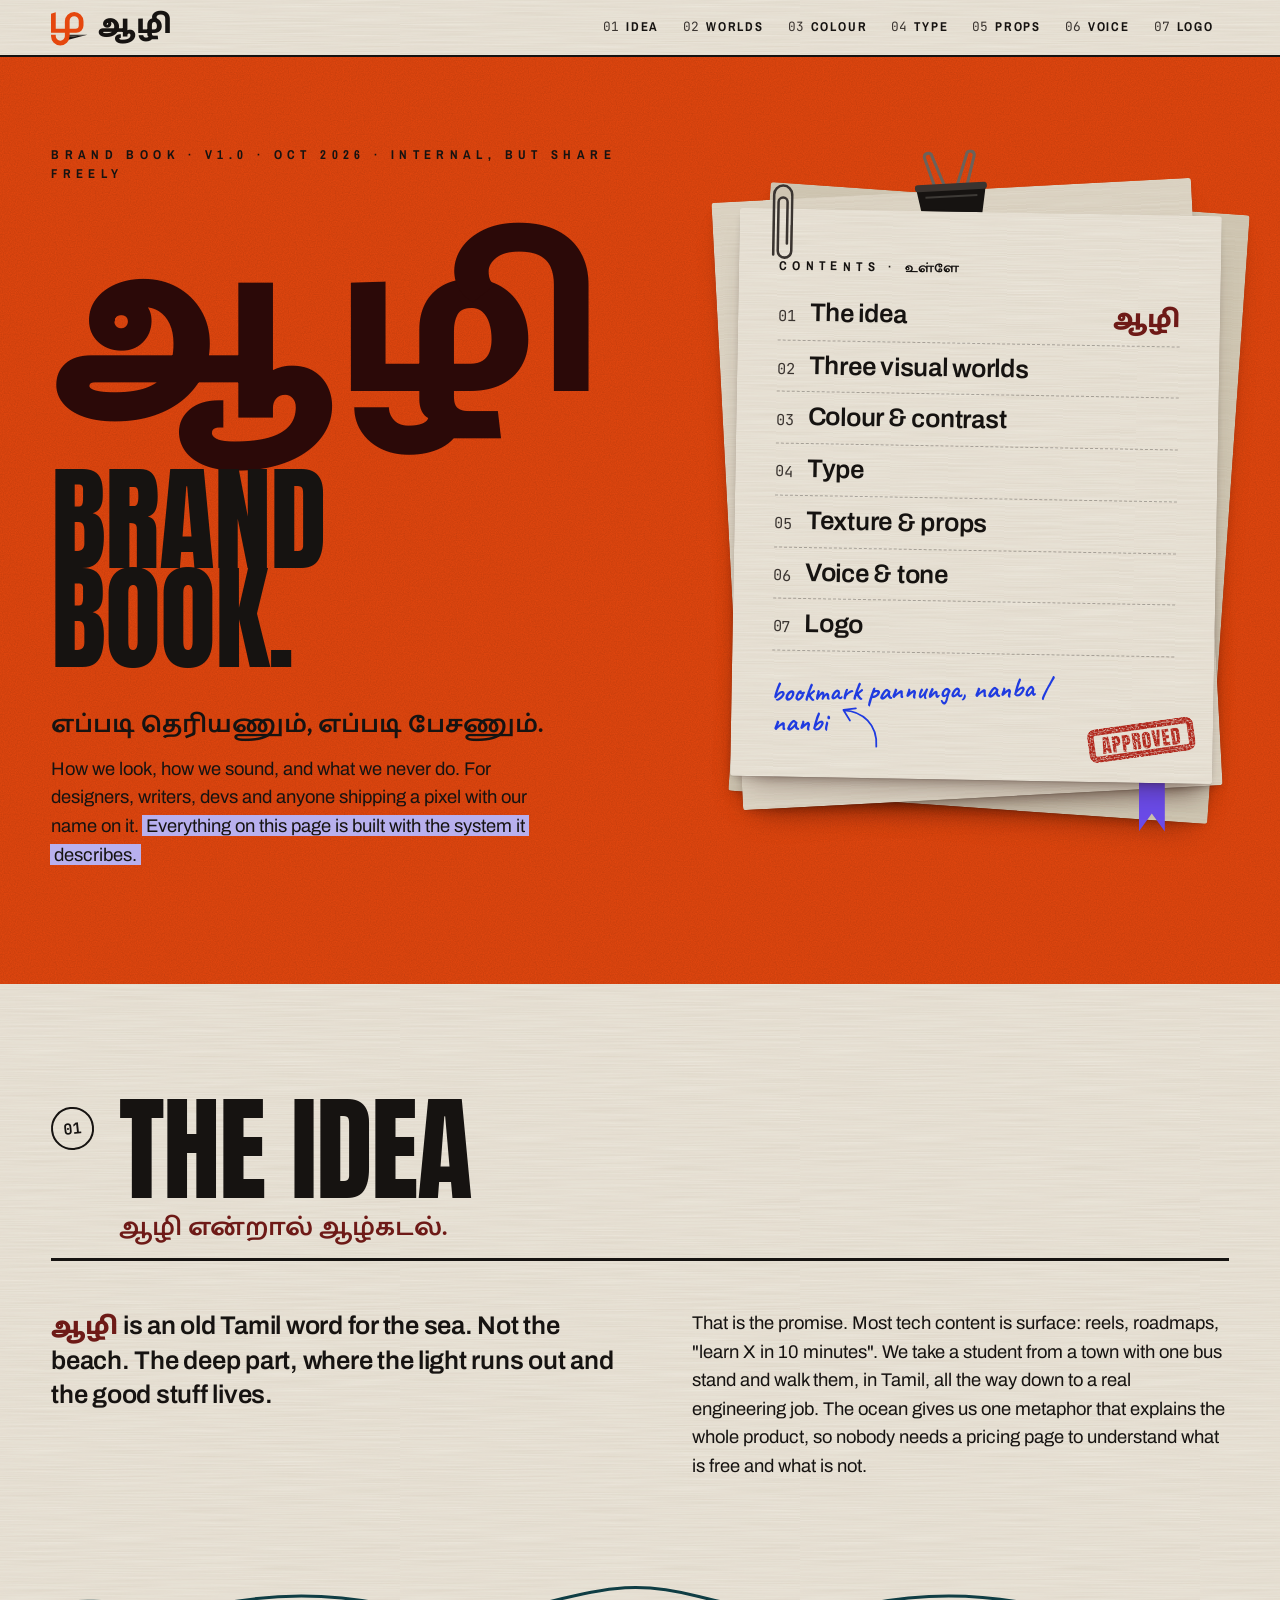
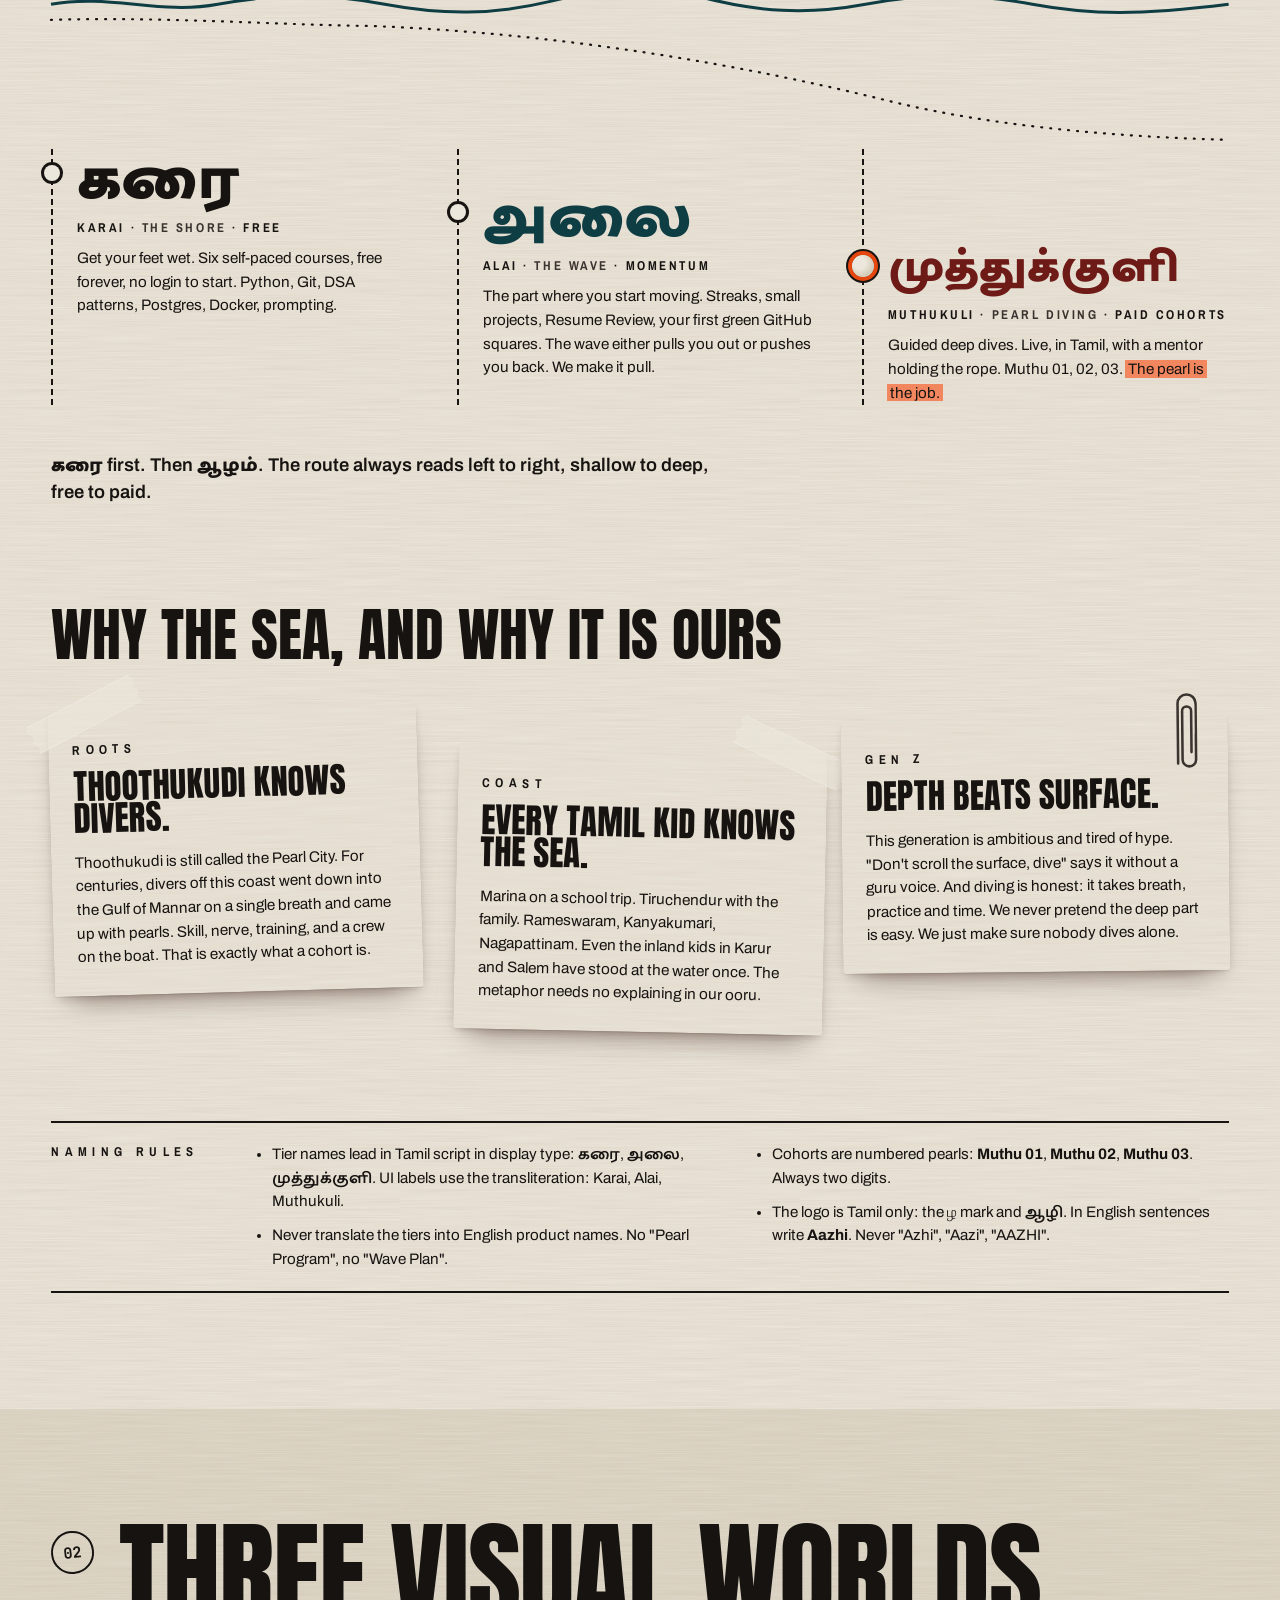
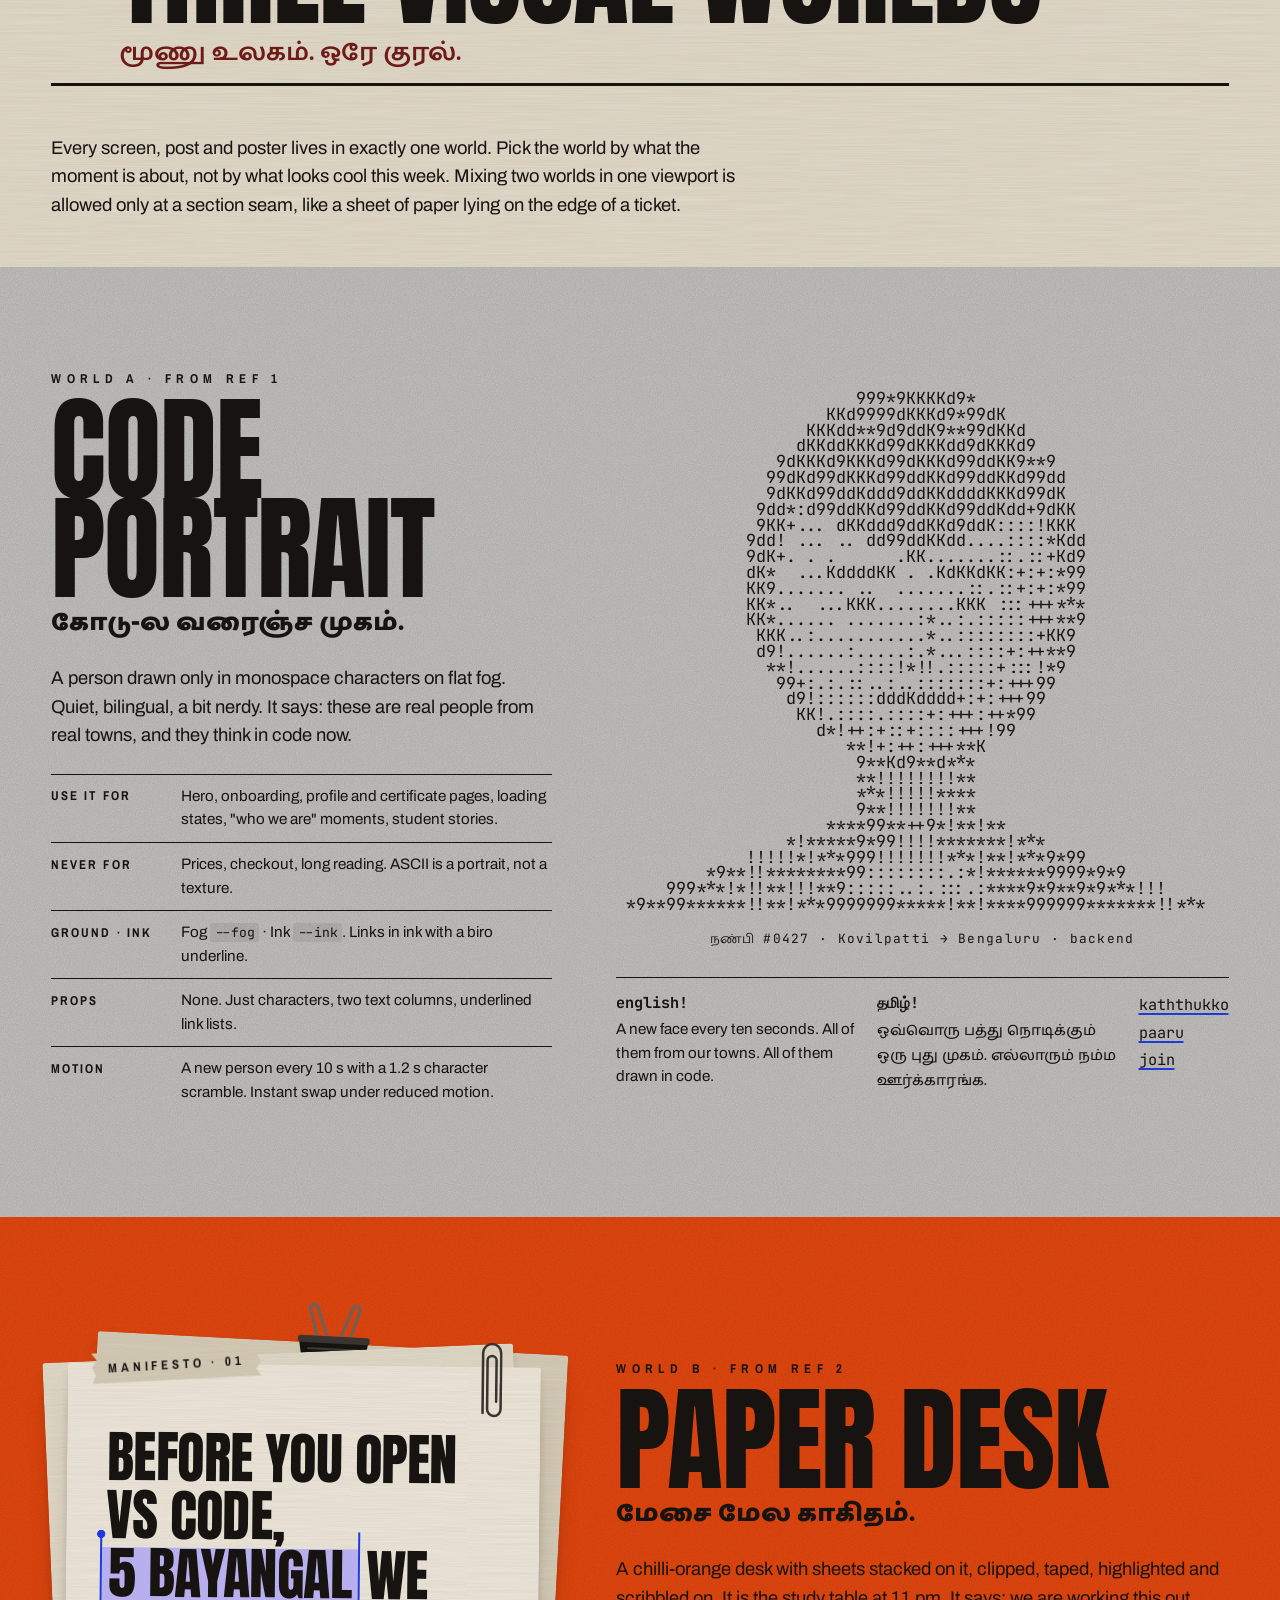
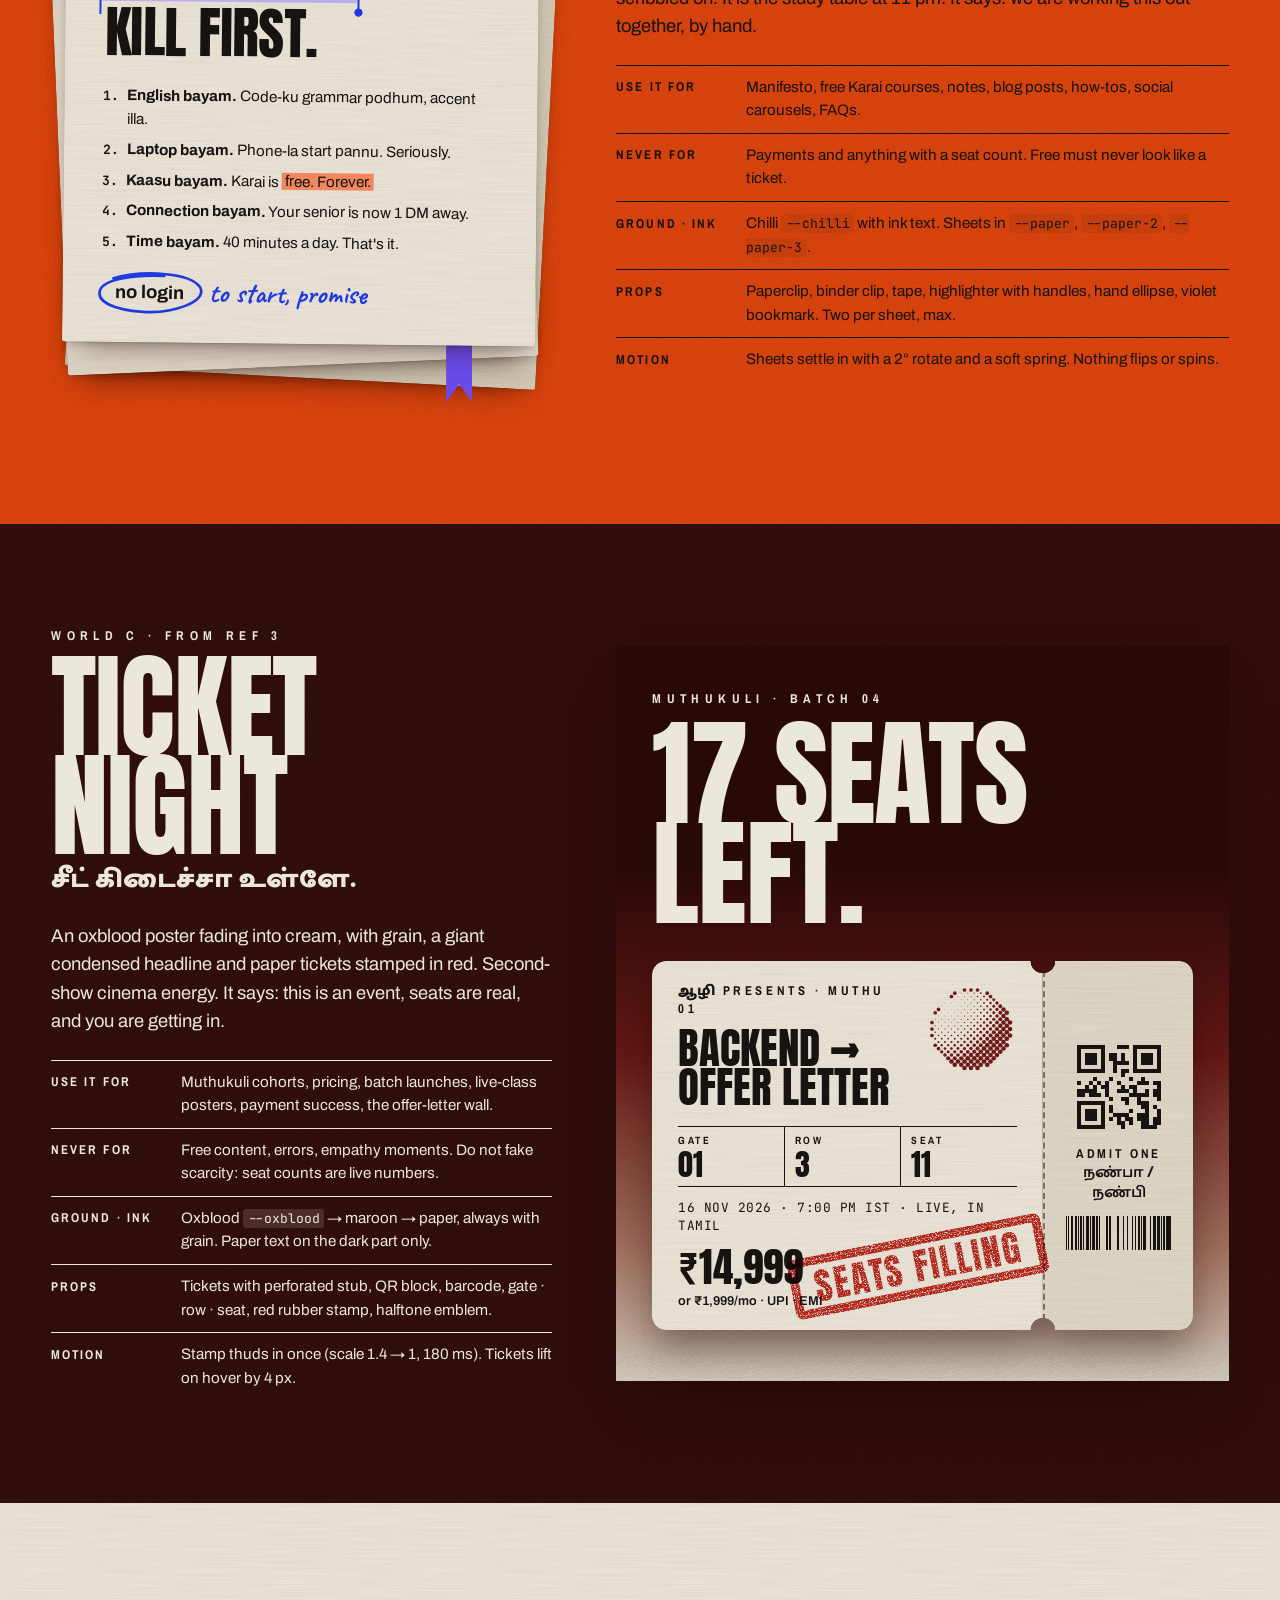
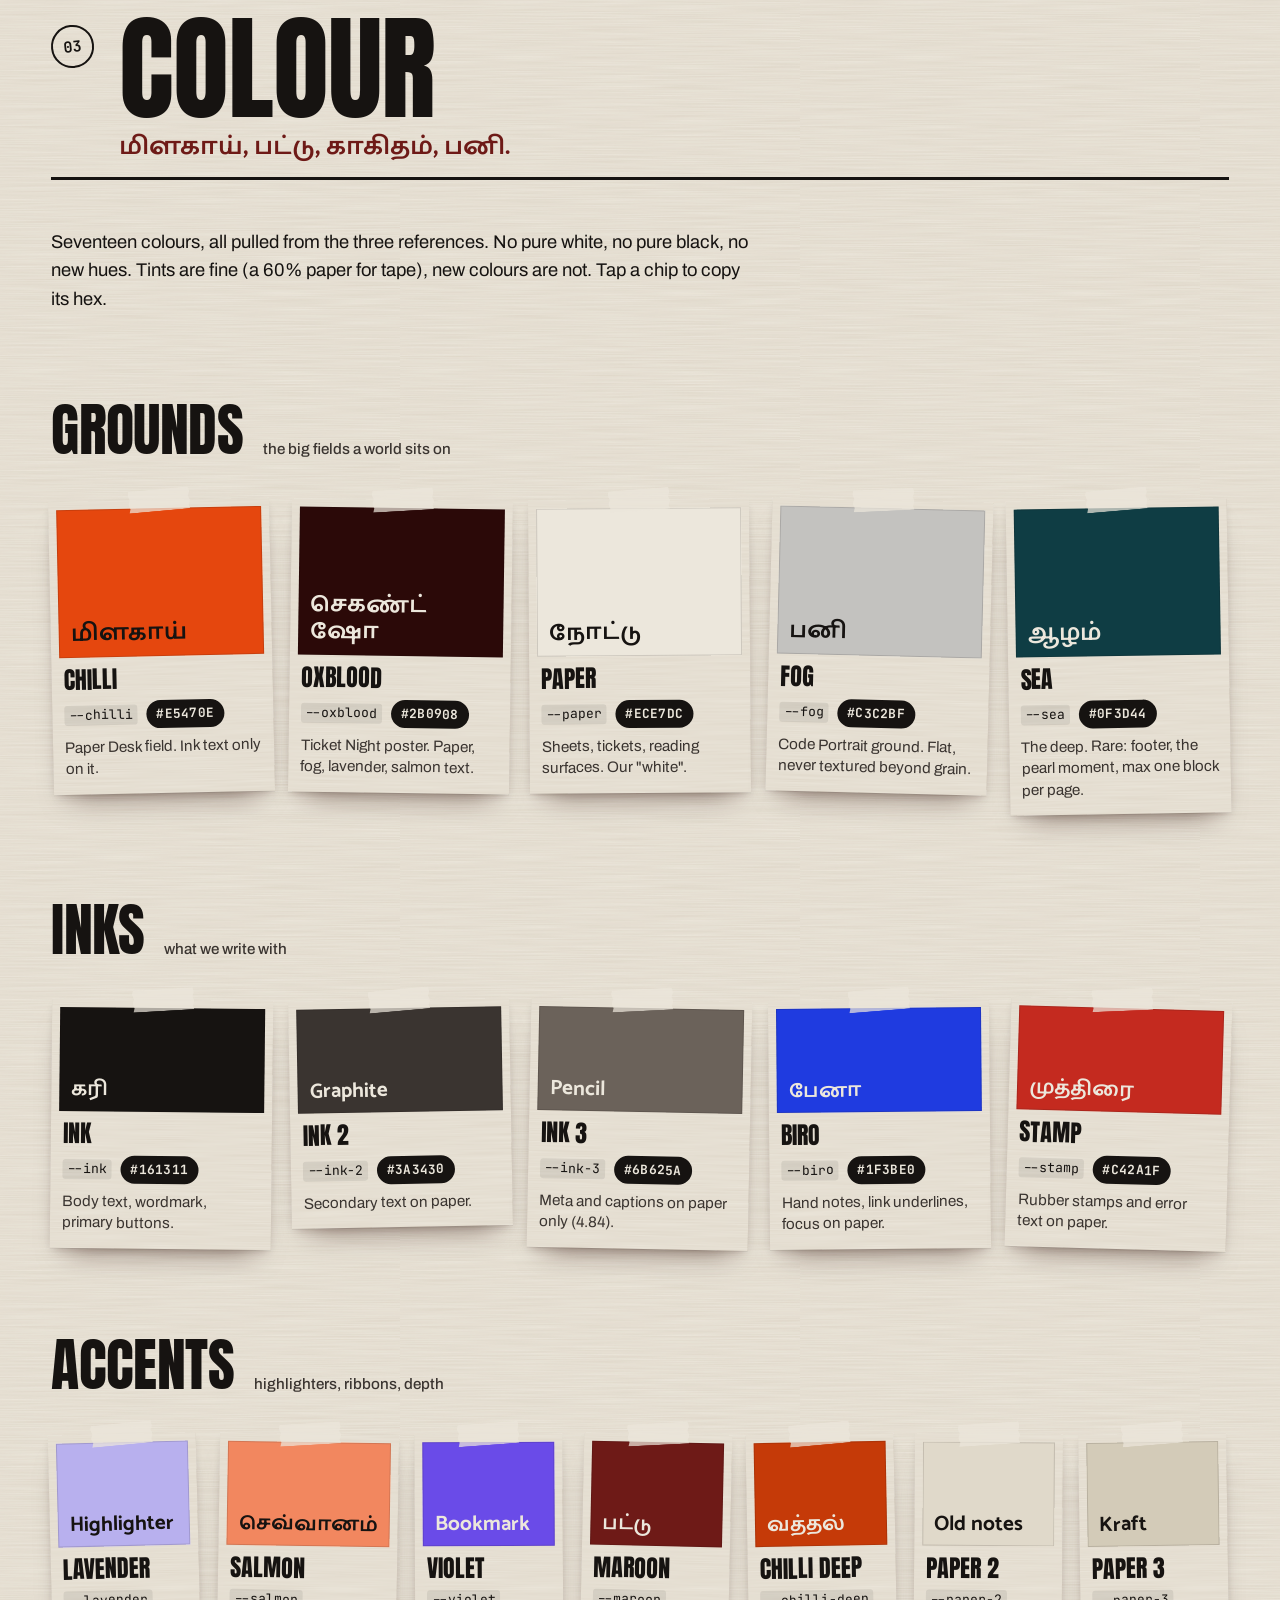
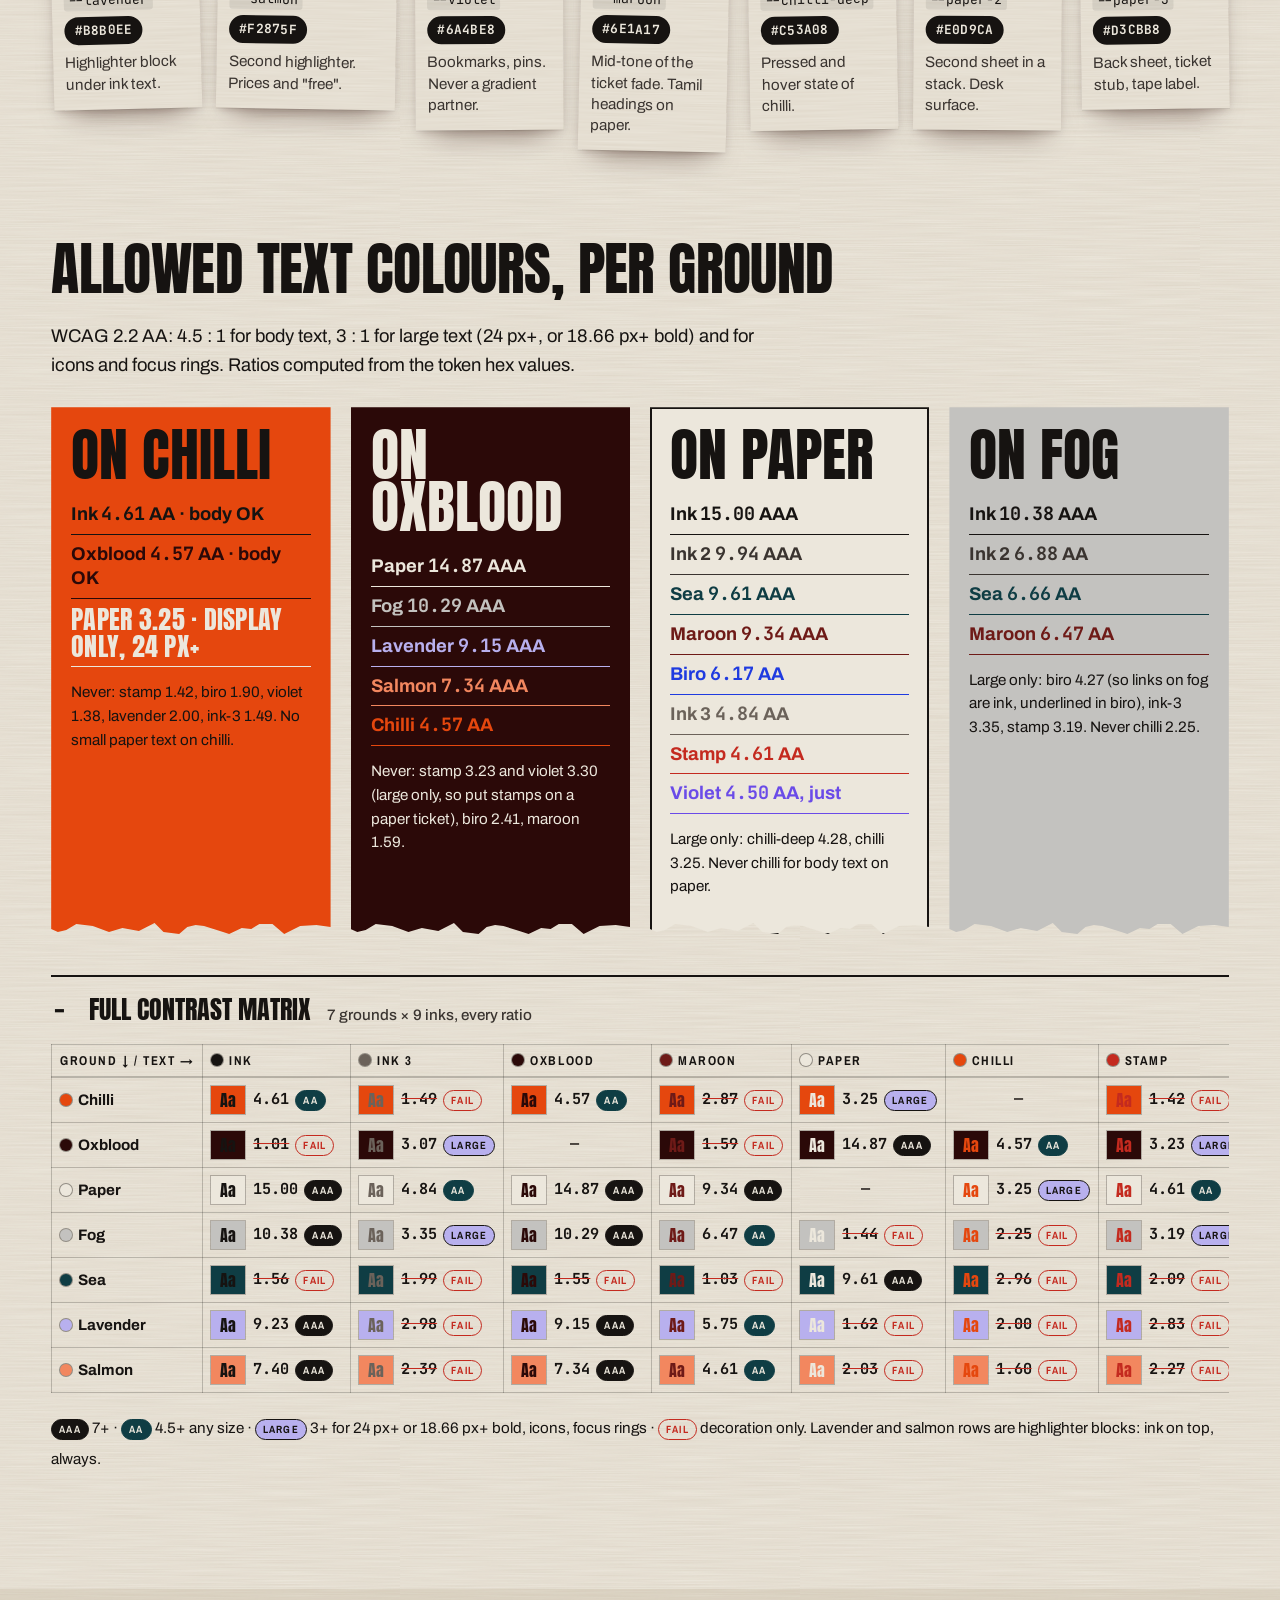
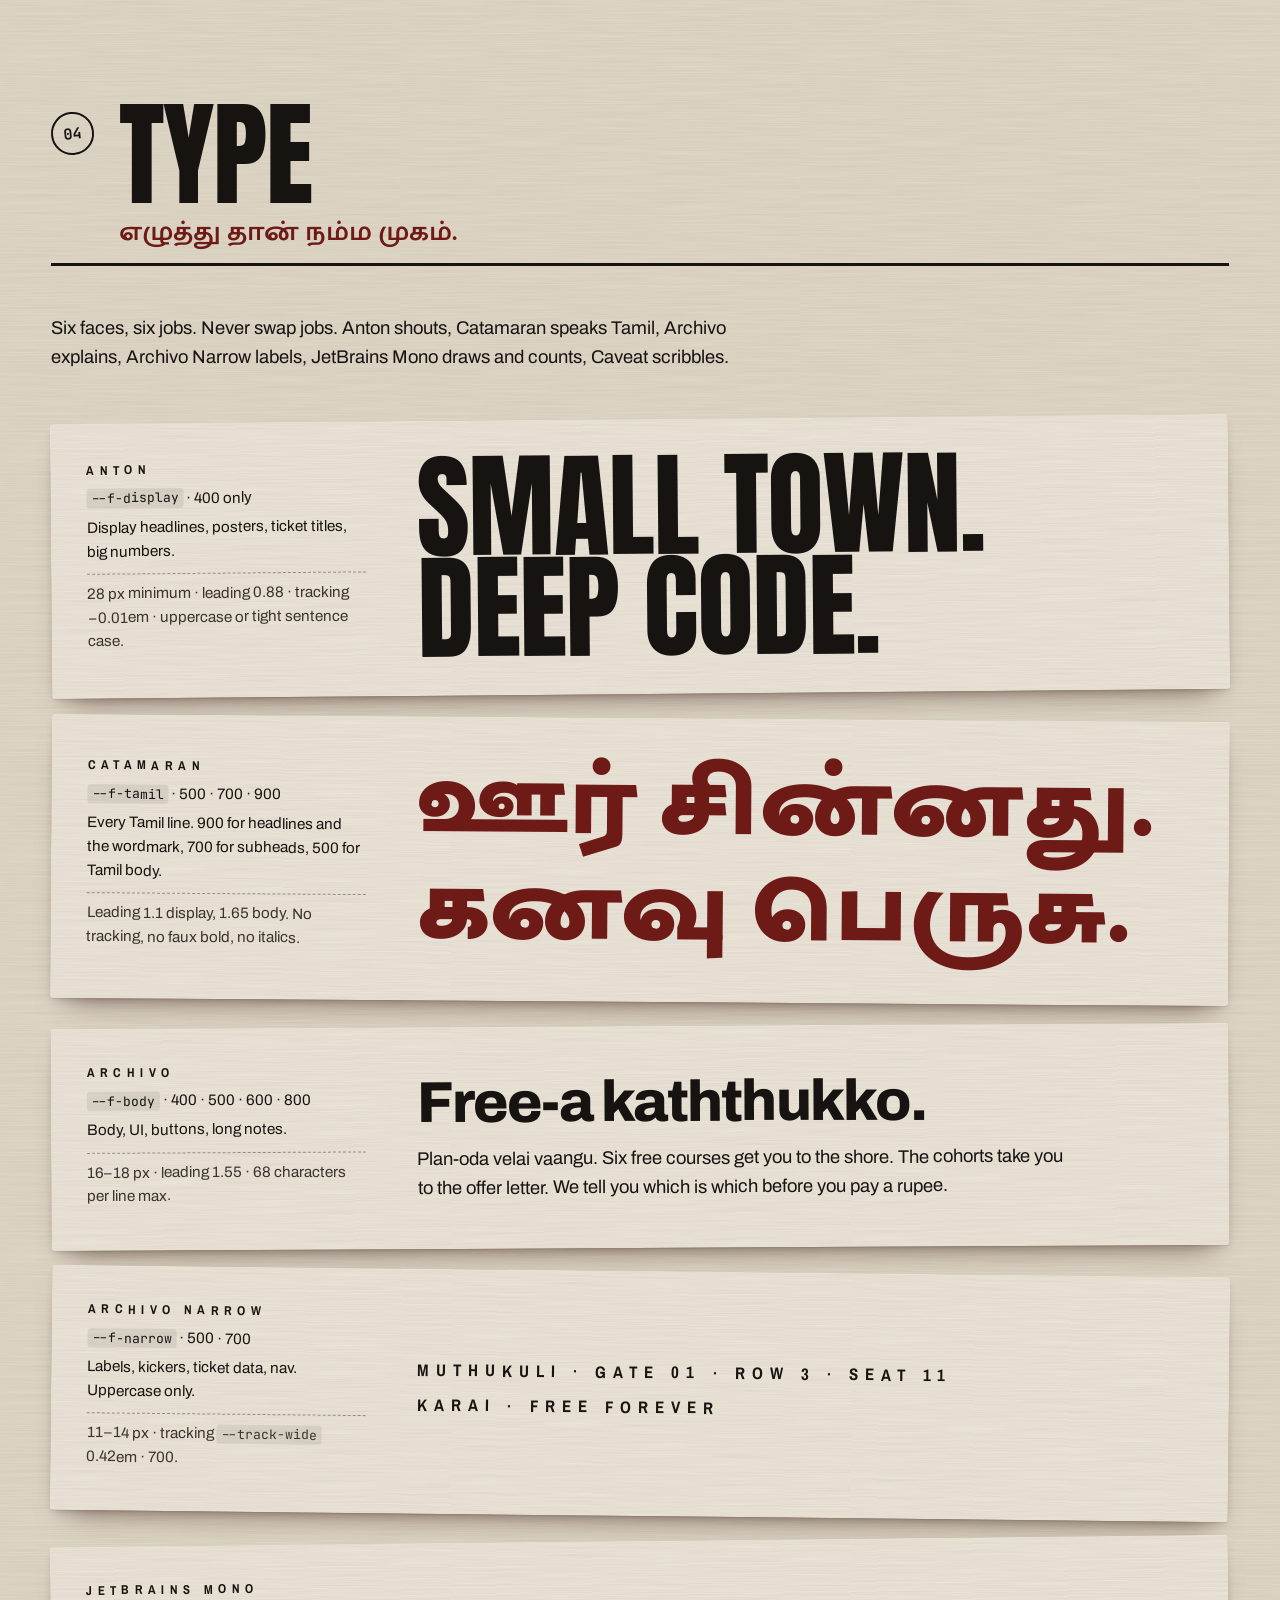
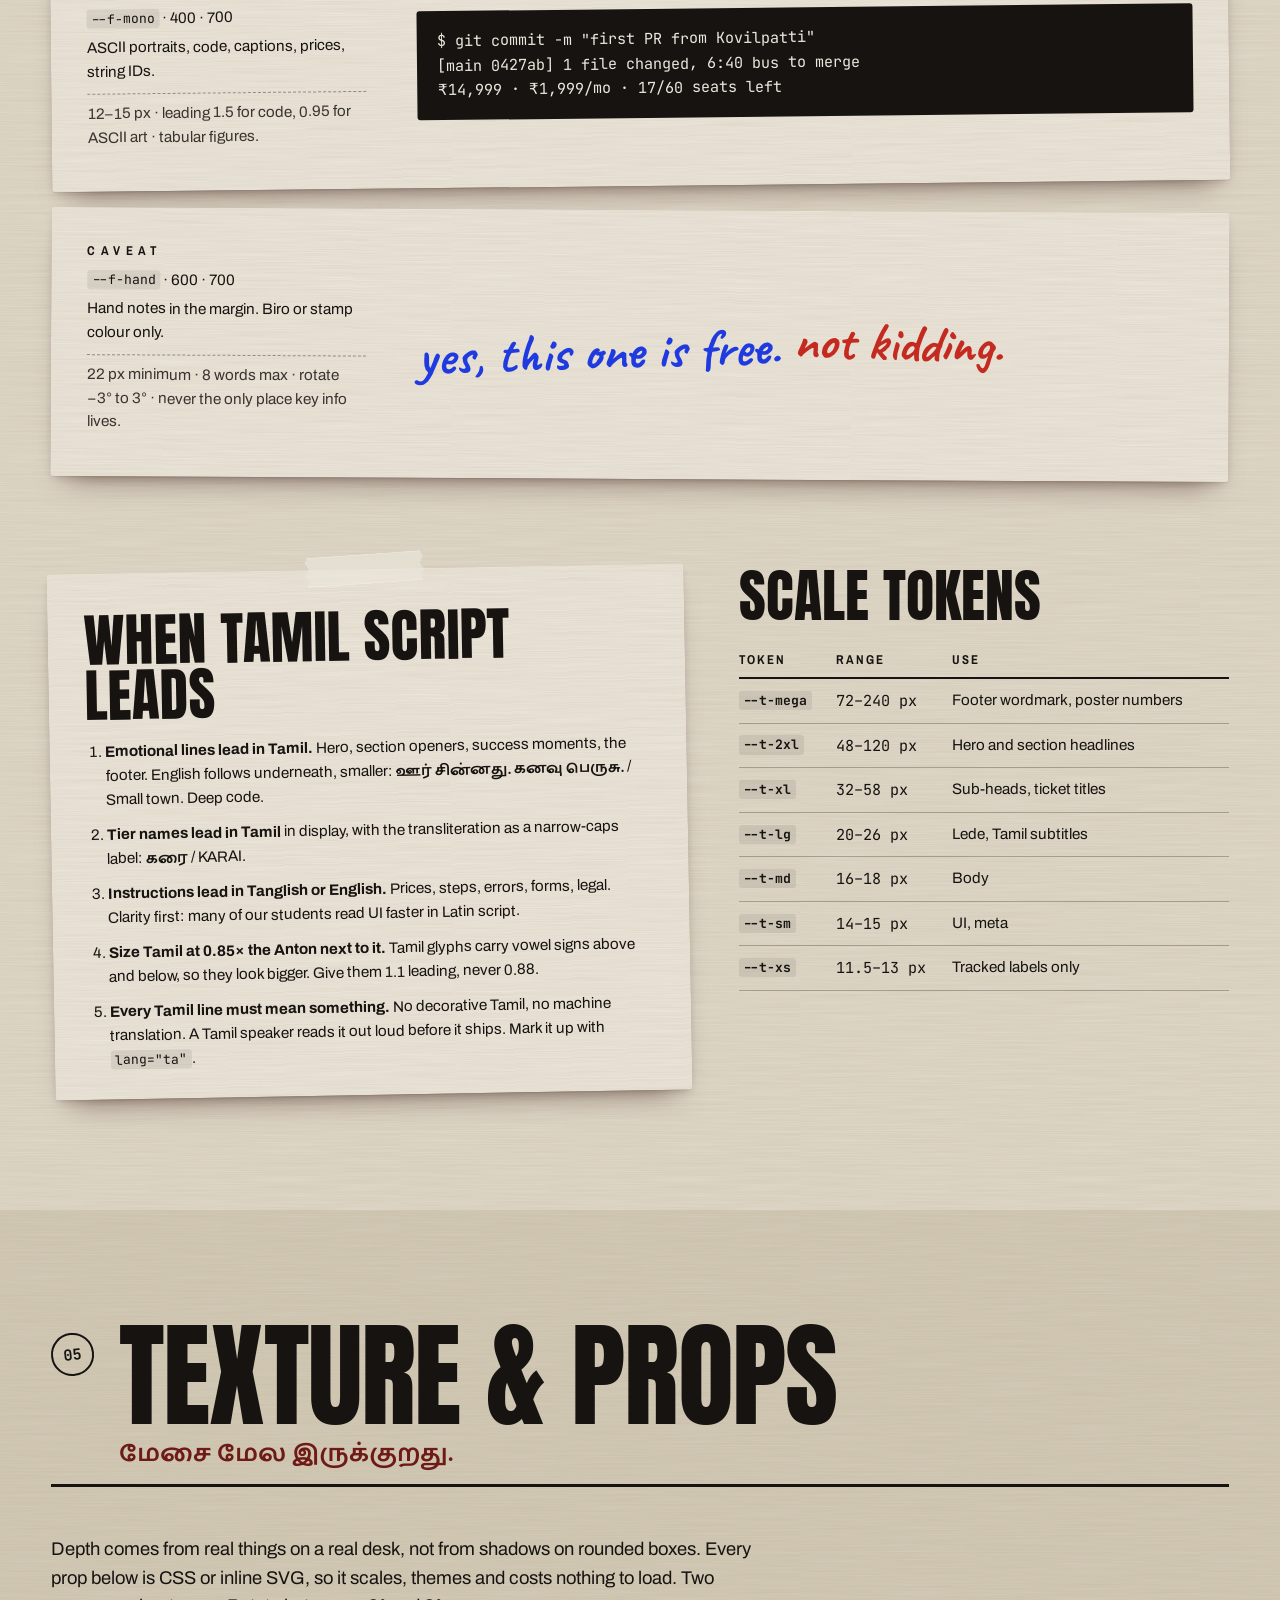
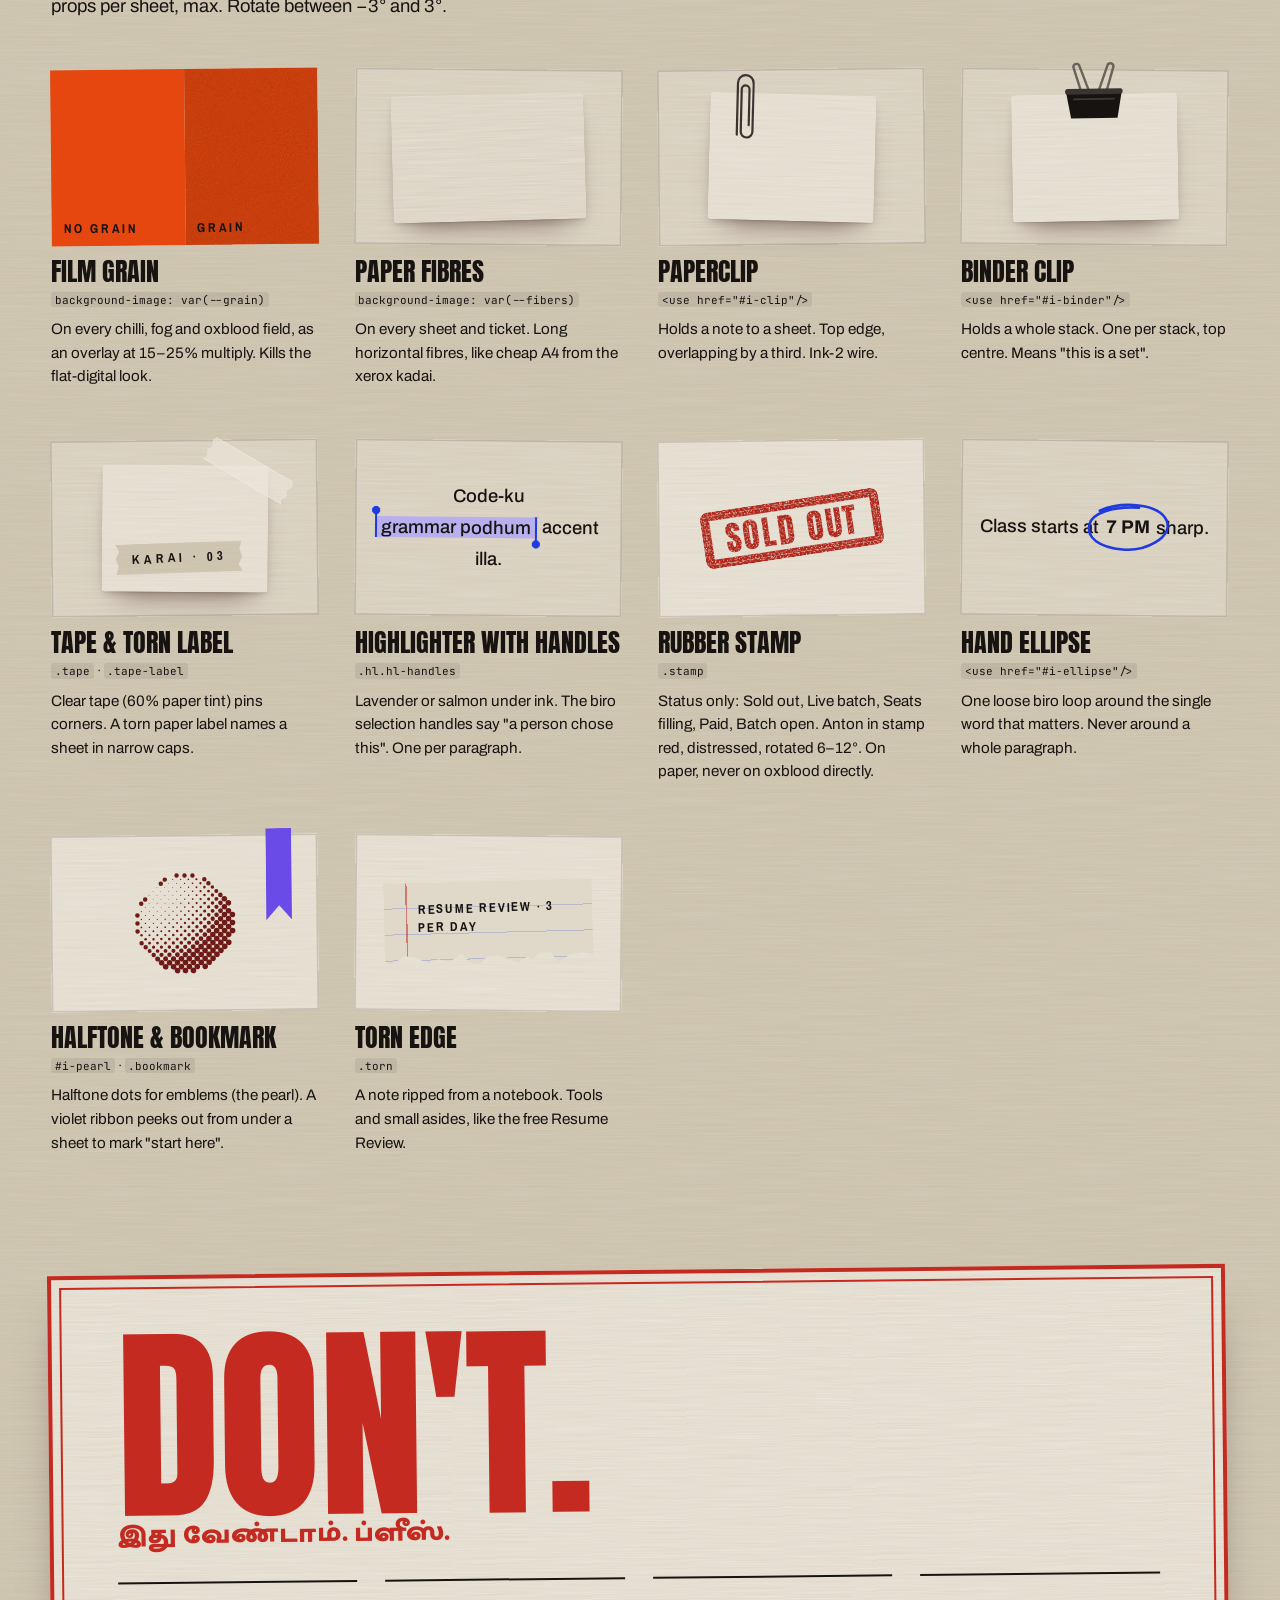
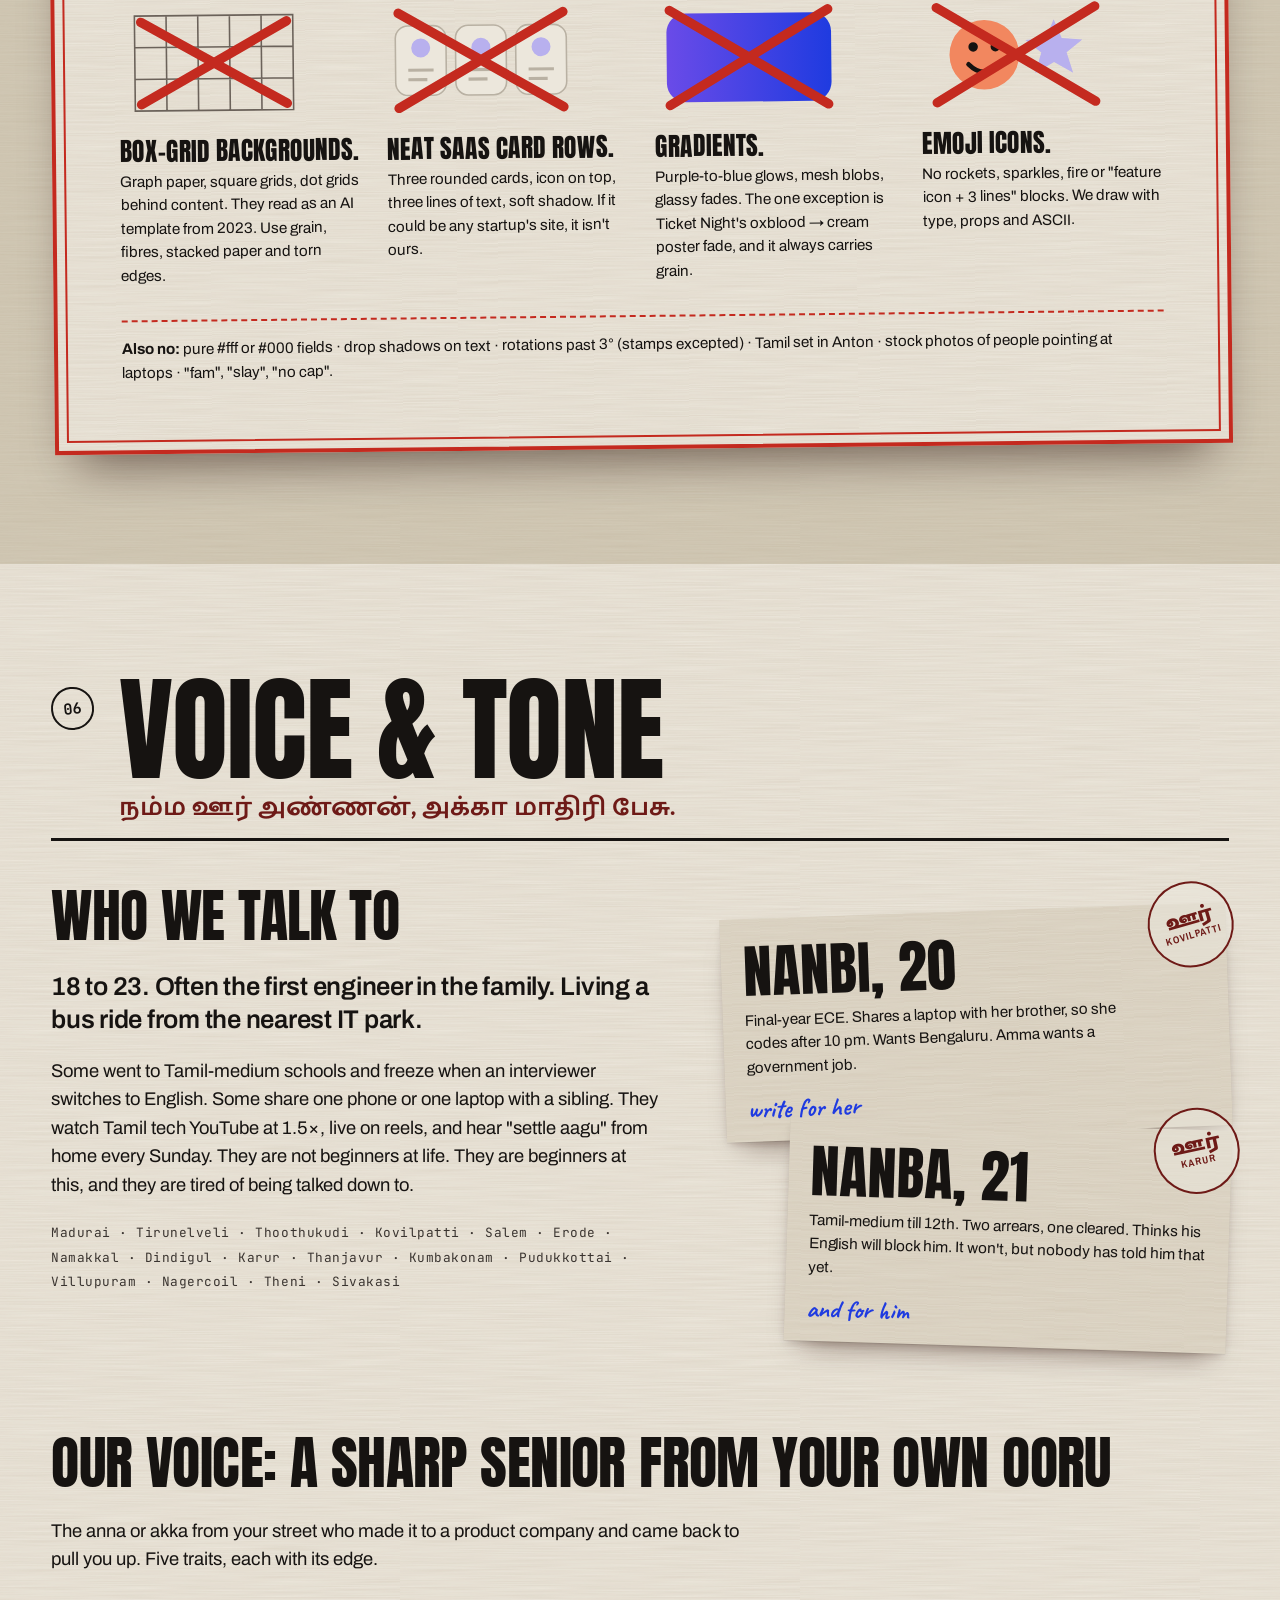
==== commit 07935c1f: "Make the logo Tamil only: drop the Latin aazhi. from every lockup Co-Authored-By: Claude Opus 5.5 <n" ====
--- a/brand.html
+++ b/brand.html
@@ -38,7 +38,7 @@
 
 <header class="topbar">
   <div class="topbar-in">
-    <a class="logo logo--h" href="#top" aria-label="ஆழி brand book, back to top"><svg class="logo__mark" viewBox="0 0 100 92" aria-hidden="true" focusable="false"><path class="logo__wing" d="M40 62H99.5L40 69.97Z"/><path class="logo__fold" d="M40 69.97L99.5 62L40 77.95Z"/><path class="logo__ltr" d="M0 4.5L13 1V46H38V25.5A25.5 25.5 0 0 1 89 25.5V37A20 20 0 0 1 69 57H51V66A25.5 25.5 0 0 1 0 66V62H13V66A12.5 12.5 0 0 0 38 66V57H0ZM51 46V24A12.5 12.5 0 0 1 76 24V37A9 9 0 0 1 67 46Z"/></svg><span class="logo__word" aria-hidden="true"><span class="logo__ta" lang="ta">ஆழி</span><span class="logo__en">aazhi<b>.</b></span></span></a>
+    <a class="logo logo--h" href="#top" aria-label="ஆழி brand book, back to top"><svg class="logo__mark" viewBox="0 0 100 92" aria-hidden="true" focusable="false"><path class="logo__wing" d="M40 62H99.5L40 69.97Z"/><path class="logo__fold" d="M40 69.97L99.5 62L40 77.95Z"/><path class="logo__ltr" d="M0 4.5L13 1V46H38V25.5A25.5 25.5 0 0 1 89 25.5V37A20 20 0 0 1 69 57H51V66A25.5 25.5 0 0 1 0 66V62H13V66A12.5 12.5 0 0 0 38 66V57H0ZM51 46V24A12.5 12.5 0 0 1 76 24V37A9 9 0 0 1 67 46Z"/></svg><span class="logo__word" aria-hidden="true"><span class="logo__ta" lang="ta">ஆழி</span></span></a>
     <nav class="toc" aria-label="Brand book sections">
       <ol>
         <li><a href="#idea"><span>01</span> Idea</a></li>
@@ -159,7 +159,7 @@
         <li>Tier names lead in Tamil script in display type: <span lang="ta">கரை</span>, <span lang="ta">அலை</span>, <span lang="ta">முத்துக்குளி</span>. UI labels use the transliteration: Karai, Alai, Muthukuli.</li>
         <li>Never translate the tiers into English product names. No "Pearl Program", no "Wave Plan".</li>
         <li>Cohorts are numbered pearls: <strong>Muthu 01</strong>, <strong>Muthu 02</strong>, <strong>Muthu 03</strong>. Always two digits.</li>
-        <li>Brand name in Latin is <strong>Aazhi</strong> in sentences and <strong>aazhi.</strong> as the lockup. Never "Azhi", "Aazi", "AAZHI".</li>
+        <li>The logo is Tamil only: the ழ mark and <span lang="ta">ஆழி</span>. In English sentences write <strong>Aazhi</strong>. Never "Azhi", "Aazi", "AAZHI".</li>
       </ul>
     </aside>
   </div>
@@ -1023,19 +1023,19 @@
       <h2 id="logo-title" class="sec-title">Logo</h2>
       <p class="sec-ta" lang="ta">எழுத்தே முத்திரை.</p>
     </header>
-    <p class="sec-intro">One letter, one name. The mark is <span lang="ta">ழ</span>, the sound at the heart of <span lang="ta">ஆழி</span>, drawn on the wordmark's own stroke weight. Its root, the tail that grows below the line, is folded into a paper plane. Beside it, <span lang="ta">ஆழி</span> in Catamaran 900 and <code>aazhi.</code> in Archivo 800 with a chilli full stop. Construction and files live on <a href="mark.html">the brand mark page</a>.</p>
+    <p class="sec-intro">One letter, one name. The mark is <span lang="ta">ழ</span>, the sound at the heart of <span lang="ta">ஆழி</span>, drawn on the wordmark's own stroke weight. Its root, the tail that grows below the line, is folded into a paper plane. Beside it, <span lang="ta">ஆழி</span> in Catamaran 900. No Latin in the logo: the name is Tamil. Construction and files live on <a href="mark.html">the brand mark page</a>.</p>
 
     <div class="lockups">
       <figure class="lockup lk-primary sheet" style="--r:-.6deg">
-        <div class="lk-art" aria-hidden="true" style="flex:1;justify-content:center"><span class="logo logo--h" style="--logo-size:clamp(2.4rem, 1.4rem + 3.6vw, 4.6rem)"><svg class="logo__mark" viewBox="0 0 100 92" aria-hidden="true" focusable="false"><path class="logo__wing" d="M40 62H99.5L40 69.97Z"/><path class="logo__fold" d="M40 69.97L99.5 62L40 77.95Z"/><path class="logo__ltr" d="M0 4.5L13 1V46H38V25.5A25.5 25.5 0 0 1 89 25.5V37A20 20 0 0 1 69 57H51V66A25.5 25.5 0 0 1 0 66V62H13V66A12.5 12.5 0 0 0 38 66V57H0ZM51 46V24A12.5 12.5 0 0 1 76 24V37A9 9 0 0 1 67 46Z"/></svg><span class="logo__word"><span class="logo__ta" lang="ta">ஆழி</span><span class="logo__en">aazhi<b>.</b></span></span></span></div>
-        <figcaption><strong>Primary, horizontal.</strong> Mark, <span lang="ta">ஆழி</span>, <code>aazhi.</code> on one baseline: the mark's waterline sits on the text baseline. Nav bars, decks, email footers. Default everywhere.</figcaption>
+        <div class="lk-art" aria-hidden="true" style="flex:1;justify-content:center"><span class="logo logo--h" style="--logo-size:clamp(2.4rem, 1.4rem + 3.6vw, 4.6rem)"><svg class="logo__mark" viewBox="0 0 100 92" aria-hidden="true" focusable="false"><path class="logo__wing" d="M40 62H99.5L40 69.97Z"/><path class="logo__fold" d="M40 69.97L99.5 62L40 77.95Z"/><path class="logo__ltr" d="M0 4.5L13 1V46H38V25.5A25.5 25.5 0 0 1 89 25.5V37A20 20 0 0 1 69 57H51V66A25.5 25.5 0 0 1 0 66V62H13V66A12.5 12.5 0 0 0 38 66V57H0ZM51 46V24A12.5 12.5 0 0 1 76 24V37A9 9 0 0 1 67 46Z"/></svg><span class="logo__word"><span class="logo__ta" lang="ta">ஆழி</span></span></span></div>
+        <figcaption><strong>Primary, horizontal.</strong> Mark and <span lang="ta">ஆழி</span> on one baseline: the mark's waterline sits on the text baseline. Nav bars, decks, email footers. Default everywhere.</figcaption>
       </figure>
       <figure class="lockup sheet" style="--r:.8deg">
-        <div class="lk-art" aria-hidden="true"><span class="logo logo--stack" style="--logo-size:clamp(2.2rem, 1.6rem + 2vw, 3.2rem)"><svg class="logo__mark" viewBox="0 0 100 92" aria-hidden="true" focusable="false"><path class="logo__wing" d="M40 62H99.5L40 69.97Z"/><path class="logo__fold" d="M40 69.97L99.5 62L40 77.95Z"/><path class="logo__ltr" d="M0 4.5L13 1V46H38V25.5A25.5 25.5 0 0 1 89 25.5V37A20 20 0 0 1 69 57H51V66A25.5 25.5 0 0 1 0 66V62H13V66A12.5 12.5 0 0 0 38 66V57H0ZM51 46V24A12.5 12.5 0 0 1 76 24V37A9 9 0 0 1 67 46Z"/></svg><span class="logo__word"><span class="logo__ta" lang="ta">ஆழி</span><span class="logo__en">aazhi<b>.</b></span></span></span></div>
+        <div class="lk-art" aria-hidden="true"><span class="logo logo--stack" style="--logo-size:clamp(2.2rem, 1.6rem + 2vw, 3.2rem)"><svg class="logo__mark" viewBox="0 0 100 92" aria-hidden="true" focusable="false"><path class="logo__wing" d="M40 62H99.5L40 69.97Z"/><path class="logo__fold" d="M40 69.97L99.5 62L40 77.95Z"/><path class="logo__ltr" d="M0 4.5L13 1V46H38V25.5A25.5 25.5 0 0 1 89 25.5V37A20 20 0 0 1 69 57H51V66A25.5 25.5 0 0 1 0 66V62H13V66A12.5 12.5 0 0 0 38 66V57H0ZM51 46V24A12.5 12.5 0 0 1 76 24V37A9 9 0 0 1 67 46Z"/></svg><span class="logo__word"><span class="logo__ta" lang="ta">ஆழி</span></span></span></div>
         <figcaption><strong>Stacked.</strong> The mark leads, the name hangs off the stem's left edge. Footers, covers, merch, the end of a video.</figcaption>
       </figure>
       <figure class="lockup sheet" style="--r:-1deg">
-        <div class="lk-art lk-art-row" aria-hidden="true"><span class="logo logo--h logo--compact" style="--logo-size:clamp(2rem, 1.6rem + 1.4vw, 2.8rem)"><svg class="logo__mark" viewBox="0 0 100 92" aria-hidden="true" focusable="false"><path class="logo__wing" d="M40 62H99.5L40 69.97Z"/><path class="logo__fold" d="M40 69.97L99.5 62L40 77.95Z"/><path class="logo__ltr" d="M0 4.5L13 1V46H38V25.5A25.5 25.5 0 0 1 89 25.5V37A20 20 0 0 1 69 57H51V66A25.5 25.5 0 0 1 0 66V62H13V66A12.5 12.5 0 0 0 38 66V57H0ZM51 46V24A12.5 12.5 0 0 1 76 24V37A9 9 0 0 1 67 46Z"/></svg><span class="logo__word"><span class="logo__ta" lang="ta">ஆழி</span><span class="logo__en">aazhi<b>.</b></span></span></span><img src="assets/mark/favicon.svg" width="64" height="64" alt="" style="margin-left:auto"></div>
+        <div class="lk-art lk-art-row" aria-hidden="true"><span class="logo logo--h logo--compact" style="--logo-size:clamp(2rem, 1.6rem + 1.4vw, 2.8rem)"><svg class="logo__mark" viewBox="0 0 100 92" aria-hidden="true" focusable="false"><path class="logo__wing" d="M40 62H99.5L40 69.97Z"/><path class="logo__fold" d="M40 69.97L99.5 62L40 77.95Z"/><path class="logo__ltr" d="M0 4.5L13 1V46H38V25.5A25.5 25.5 0 0 1 89 25.5V37A20 20 0 0 1 69 57H51V66A25.5 25.5 0 0 1 0 66V62H13V66A12.5 12.5 0 0 0 38 66V57H0ZM51 46V24A12.5 12.5 0 0 1 76 24V37A9 9 0 0 1 67 46Z"/></svg><span class="logo__word"><span class="logo__ta" lang="ta">ஆழி</span></span></span><img src="assets/mark/favicon.svg" width="64" height="64" alt="" style="margin-left:auto"></div>
         <figcaption><strong>Compact and app icon.</strong> Mark + <span lang="ta">ஆழி</span> where space is tight. Alone, the mark goes on a chilli tile: favicon, app icon, avatar.</figcaption>
       </figure>
     </div>
@@ -1044,7 +1044,7 @@
       <div class="cs-art" aria-hidden="true">
         <div class="cs-box" style="--x:calc(clamp(2rem, 1.4rem + 2.4vw, 3.4rem) * .665)">
           <span class="cs-x cs-x-t">x</span><span class="cs-x cs-x-b">x</span><span class="cs-x cs-x-l">x</span><span class="cs-x cs-x-r">x</span>
-          <span class="logo logo--h" style="--logo-size:clamp(2rem, 1.4rem + 2.4vw, 3.4rem)"><svg class="logo__mark" viewBox="0 0 100 92" aria-hidden="true" focusable="false"><path class="logo__wing" d="M40 62H99.5L40 69.97Z"/><path class="logo__fold" d="M40 69.97L99.5 62L40 77.95Z"/><path class="logo__ltr" d="M0 4.5L13 1V46H38V25.5A25.5 25.5 0 0 1 89 25.5V37A20 20 0 0 1 69 57H51V66A25.5 25.5 0 0 1 0 66V62H13V66A12.5 12.5 0 0 0 38 66V57H0ZM51 46V24A12.5 12.5 0 0 1 76 24V37A9 9 0 0 1 67 46Z"/></svg><span class="logo__word"><span class="logo__ta" lang="ta">ஆழி</span><span class="logo__en">aazhi<b>.</b></span></span></span>
+          <span class="logo logo--h" style="--logo-size:clamp(2rem, 1.4rem + 2.4vw, 3.4rem)"><svg class="logo__mark" viewBox="0 0 100 92" aria-hidden="true" focusable="false"><path class="logo__wing" d="M40 62H99.5L40 69.97Z"/><path class="logo__fold" d="M40 69.97L99.5 62L40 77.95Z"/><path class="logo__ltr" d="M0 4.5L13 1V46H38V25.5A25.5 25.5 0 0 1 89 25.5V37A20 20 0 0 1 69 57H51V66A25.5 25.5 0 0 1 0 66V62H13V66A12.5 12.5 0 0 0 38 66V57H0ZM51 46V24A12.5 12.5 0 0 1 76 24V37A9 9 0 0 1 67 46Z"/></svg><span class="logo__word"><span class="logo__ta" lang="ta">ஆழி</span></span></span>
         </div>
       </div>
       <div class="cs-text">
@@ -1061,12 +1061,12 @@
     <h3 class="sub-title">On every ground</h3>
     <p class="sec-intro">The letter is chilli. The wing takes whatever the ground is not: ink on light, paper on dark. On chilli the letter turns ink.</p>
     <ul class="ongrounds">
-      <li class="og og-paper" style="--r:-1deg"><span class="og-art" aria-hidden="true"><span class="logo logo--h" style="--logo-size:clamp(1.9rem, 1.5rem + 1.2vw, 2.5rem)"><svg class="logo__mark" viewBox="0 0 100 92" aria-hidden="true" focusable="false"><path class="logo__wing" d="M40 62H99.5L40 69.97Z"/><path class="logo__fold" d="M40 69.97L99.5 62L40 77.95Z"/><path class="logo__ltr" d="M0 4.5L13 1V46H38V25.5A25.5 25.5 0 0 1 89 25.5V37A20 20 0 0 1 69 57H51V66A25.5 25.5 0 0 1 0 66V62H13V66A12.5 12.5 0 0 0 38 66V57H0ZM51 46V24A12.5 12.5 0 0 1 76 24V37A9 9 0 0 1 67 46Z"/></svg><span class="logo__word"><span class="logo__ta" lang="ta">ஆழி</span><span class="logo__en">aazhi<b>.</b></span></span></span></span><span class="og-cap">Paper · chilli ழ, ink wing</span></li>
-      <li class="og og-fog" style="--r:.7deg"><span class="og-art" aria-hidden="true"><span class="logo logo--h" style="--logo-size:clamp(1.9rem, 1.5rem + 1.2vw, 2.5rem)"><svg class="logo__mark" viewBox="0 0 100 92" aria-hidden="true" focusable="false"><path class="logo__wing" d="M40 62H99.5L40 69.97Z"/><path class="logo__fold" d="M40 69.97L99.5 62L40 77.95Z"/><path class="logo__ltr" d="M0 4.5L13 1V46H38V25.5A25.5 25.5 0 0 1 89 25.5V37A20 20 0 0 1 69 57H51V66A25.5 25.5 0 0 1 0 66V62H13V66A12.5 12.5 0 0 0 38 66V57H0ZM51 46V24A12.5 12.5 0 0 1 76 24V37A9 9 0 0 1 67 46Z"/></svg><span class="logo__word"><span class="logo__ta" lang="ta">ஆழி</span><span class="logo__en">aazhi<b>.</b></span></span></span></span><span class="og-cap">Fog · chilli ழ, ink wing</span></li>
-      <li class="og og-chilli grain" style="--r:-.4deg"><span class="og-art" aria-hidden="true"><span class="logo logo--h logo--on-chilli" style="--logo-size:clamp(1.9rem, 1.5rem + 1.2vw, 2.5rem)"><svg class="logo__mark" viewBox="0 0 100 92" aria-hidden="true" focusable="false"><path class="logo__wing" d="M40 62H99.5L40 69.97Z"/><path class="logo__fold" d="M40 69.97L99.5 62L40 77.95Z"/><path class="logo__ltr" d="M0 4.5L13 1V46H38V25.5A25.5 25.5 0 0 1 89 25.5V37A20 20 0 0 1 69 57H51V66A25.5 25.5 0 0 1 0 66V62H13V66A12.5 12.5 0 0 0 38 66V57H0ZM51 46V24A12.5 12.5 0 0 1 76 24V37A9 9 0 0 1 67 46Z"/></svg><span class="logo__word"><span class="logo__ta" lang="ta">ஆழி</span><span class="logo__en">aazhi<b>.</b></span></span></span></span><span class="og-cap">Chilli · ink ழ, paper wing, oxblood dot</span></li>
-      <li class="og og-oxblood grain" style="--r:1.1deg"><span class="og-art" aria-hidden="true"><span class="logo logo--h logo--on-dark" style="--logo-size:clamp(1.9rem, 1.5rem + 1.2vw, 2.5rem)"><svg class="logo__mark" viewBox="0 0 100 92" aria-hidden="true" focusable="false"><path class="logo__wing" d="M40 62H99.5L40 69.97Z"/><path class="logo__fold" d="M40 69.97L99.5 62L40 77.95Z"/><path class="logo__ltr" d="M0 4.5L13 1V46H38V25.5A25.5 25.5 0 0 1 89 25.5V37A20 20 0 0 1 69 57H51V66A25.5 25.5 0 0 1 0 66V62H13V66A12.5 12.5 0 0 0 38 66V57H0ZM51 46V24A12.5 12.5 0 0 1 76 24V37A9 9 0 0 1 67 46Z"/></svg><span class="logo__word"><span class="logo__ta" lang="ta">ஆழி</span><span class="logo__en">aazhi<b>.</b></span></span></span></span><span class="og-cap">Oxblood · chilli ழ, paper wing</span></li>
-      <li class="og og-sea grain" style="--r:-.8deg"><span class="og-art" aria-hidden="true"><span class="logo logo--h logo--on-dark" style="--logo-size:clamp(1.9rem, 1.5rem + 1.2vw, 2.5rem)"><svg class="logo__mark" viewBox="0 0 100 92" aria-hidden="true" focusable="false"><path class="logo__wing" d="M40 62H99.5L40 69.97Z"/><path class="logo__fold" d="M40 69.97L99.5 62L40 77.95Z"/><path class="logo__ltr" d="M0 4.5L13 1V46H38V25.5A25.5 25.5 0 0 1 89 25.5V37A20 20 0 0 1 69 57H51V66A25.5 25.5 0 0 1 0 66V62H13V66A12.5 12.5 0 0 0 38 66V57H0ZM51 46V24A12.5 12.5 0 0 1 76 24V37A9 9 0 0 1 67 46Z"/></svg><span class="logo__word"><span class="logo__ta" lang="ta">ஆழி</span><span class="logo__en">aazhi<b>.</b></span></span></span></span><span class="og-cap">Sea · chilli ழ, paper wing</span></li>
-      <li class="og og-ink" style="--r:.5deg"><span class="og-art" aria-hidden="true"><span class="logo logo--h logo--on-dark" style="--logo-size:clamp(1.9rem, 1.5rem + 1.2vw, 2.5rem)"><svg class="logo__mark" viewBox="0 0 100 92" aria-hidden="true" focusable="false"><path class="logo__wing" d="M40 62H99.5L40 69.97Z"/><path class="logo__fold" d="M40 69.97L99.5 62L40 77.95Z"/><path class="logo__ltr" d="M0 4.5L13 1V46H38V25.5A25.5 25.5 0 0 1 89 25.5V37A20 20 0 0 1 69 57H51V66A25.5 25.5 0 0 1 0 66V62H13V66A12.5 12.5 0 0 0 38 66V57H0ZM51 46V24A12.5 12.5 0 0 1 76 24V37A9 9 0 0 1 67 46Z"/></svg><span class="logo__word"><span class="logo__ta" lang="ta">ஆழி</span><span class="logo__en">aazhi<b>.</b></span></span></span></span><span class="og-cap">Ink · chilli ழ, paper wing</span></li>
+      <li class="og og-paper" style="--r:-1deg"><span class="og-art" aria-hidden="true"><span class="logo logo--h" style="--logo-size:clamp(1.9rem, 1.5rem + 1.2vw, 2.5rem)"><svg class="logo__mark" viewBox="0 0 100 92" aria-hidden="true" focusable="false"><path class="logo__wing" d="M40 62H99.5L40 69.97Z"/><path class="logo__fold" d="M40 69.97L99.5 62L40 77.95Z"/><path class="logo__ltr" d="M0 4.5L13 1V46H38V25.5A25.5 25.5 0 0 1 89 25.5V37A20 20 0 0 1 69 57H51V66A25.5 25.5 0 0 1 0 66V62H13V66A12.5 12.5 0 0 0 38 66V57H0ZM51 46V24A12.5 12.5 0 0 1 76 24V37A9 9 0 0 1 67 46Z"/></svg><span class="logo__word"><span class="logo__ta" lang="ta">ஆழி</span></span></span></span><span class="og-cap">Paper · chilli ழ, ink wing</span></li>
+      <li class="og og-fog" style="--r:.7deg"><span class="og-art" aria-hidden="true"><span class="logo logo--h" style="--logo-size:clamp(1.9rem, 1.5rem + 1.2vw, 2.5rem)"><svg class="logo__mark" viewBox="0 0 100 92" aria-hidden="true" focusable="false"><path class="logo__wing" d="M40 62H99.5L40 69.97Z"/><path class="logo__fold" d="M40 69.97L99.5 62L40 77.95Z"/><path class="logo__ltr" d="M0 4.5L13 1V46H38V25.5A25.5 25.5 0 0 1 89 25.5V37A20 20 0 0 1 69 57H51V66A25.5 25.5 0 0 1 0 66V62H13V66A12.5 12.5 0 0 0 38 66V57H0ZM51 46V24A12.5 12.5 0 0 1 76 24V37A9 9 0 0 1 67 46Z"/></svg><span class="logo__word"><span class="logo__ta" lang="ta">ஆழி</span></span></span></span><span class="og-cap">Fog · chilli ழ, ink wing</span></li>
+      <li class="og og-chilli grain" style="--r:-.4deg"><span class="og-art" aria-hidden="true"><span class="logo logo--h logo--on-chilli" style="--logo-size:clamp(1.9rem, 1.5rem + 1.2vw, 2.5rem)"><svg class="logo__mark" viewBox="0 0 100 92" aria-hidden="true" focusable="false"><path class="logo__wing" d="M40 62H99.5L40 69.97Z"/><path class="logo__fold" d="M40 69.97L99.5 62L40 77.95Z"/><path class="logo__ltr" d="M0 4.5L13 1V46H38V25.5A25.5 25.5 0 0 1 89 25.5V37A20 20 0 0 1 69 57H51V66A25.5 25.5 0 0 1 0 66V62H13V66A12.5 12.5 0 0 0 38 66V57H0ZM51 46V24A12.5 12.5 0 0 1 76 24V37A9 9 0 0 1 67 46Z"/></svg><span class="logo__word"><span class="logo__ta" lang="ta">ஆழி</span></span></span></span><span class="og-cap">Chilli · ink ழ, paper wing, oxblood dot</span></li>
+      <li class="og og-oxblood grain" style="--r:1.1deg"><span class="og-art" aria-hidden="true"><span class="logo logo--h logo--on-dark" style="--logo-size:clamp(1.9rem, 1.5rem + 1.2vw, 2.5rem)"><svg class="logo__mark" viewBox="0 0 100 92" aria-hidden="true" focusable="false"><path class="logo__wing" d="M40 62H99.5L40 69.97Z"/><path class="logo__fold" d="M40 69.97L99.5 62L40 77.95Z"/><path class="logo__ltr" d="M0 4.5L13 1V46H38V25.5A25.5 25.5 0 0 1 89 25.5V37A20 20 0 0 1 69 57H51V66A25.5 25.5 0 0 1 0 66V62H13V66A12.5 12.5 0 0 0 38 66V57H0ZM51 46V24A12.5 12.5 0 0 1 76 24V37A9 9 0 0 1 67 46Z"/></svg><span class="logo__word"><span class="logo__ta" lang="ta">ஆழி</span></span></span></span><span class="og-cap">Oxblood · chilli ழ, paper wing</span></li>
+      <li class="og og-sea grain" style="--r:-.8deg"><span class="og-art" aria-hidden="true"><span class="logo logo--h logo--on-dark" style="--logo-size:clamp(1.9rem, 1.5rem + 1.2vw, 2.5rem)"><svg class="logo__mark" viewBox="0 0 100 92" aria-hidden="true" focusable="false"><path class="logo__wing" d="M40 62H99.5L40 69.97Z"/><path class="logo__fold" d="M40 69.97L99.5 62L40 77.95Z"/><path class="logo__ltr" d="M0 4.5L13 1V46H38V25.5A25.5 25.5 0 0 1 89 25.5V37A20 20 0 0 1 69 57H51V66A25.5 25.5 0 0 1 0 66V62H13V66A12.5 12.5 0 0 0 38 66V57H0ZM51 46V24A12.5 12.5 0 0 1 76 24V37A9 9 0 0 1 67 46Z"/></svg><span class="logo__word"><span class="logo__ta" lang="ta">ஆழி</span></span></span></span><span class="og-cap">Sea · chilli ழ, paper wing</span></li>
+      <li class="og og-ink" style="--r:.5deg"><span class="og-art" aria-hidden="true"><span class="logo logo--h logo--on-dark" style="--logo-size:clamp(1.9rem, 1.5rem + 1.2vw, 2.5rem)"><svg class="logo__mark" viewBox="0 0 100 92" aria-hidden="true" focusable="false"><path class="logo__wing" d="M40 62H99.5L40 69.97Z"/><path class="logo__fold" d="M40 69.97L99.5 62L40 77.95Z"/><path class="logo__ltr" d="M0 4.5L13 1V46H38V25.5A25.5 25.5 0 0 1 89 25.5V37A20 20 0 0 1 69 57H51V66A25.5 25.5 0 0 1 0 66V62H13V66A12.5 12.5 0 0 0 38 66V57H0ZM51 46V24A12.5 12.5 0 0 1 76 24V37A9 9 0 0 1 67 46Z"/></svg><span class="logo__word"><span class="logo__ta" lang="ta">ஆழி</span></span></span></span><span class="og-cap">Ink · chilli ழ, paper wing</span></li>
     </ul>
   </div>
 </section>
